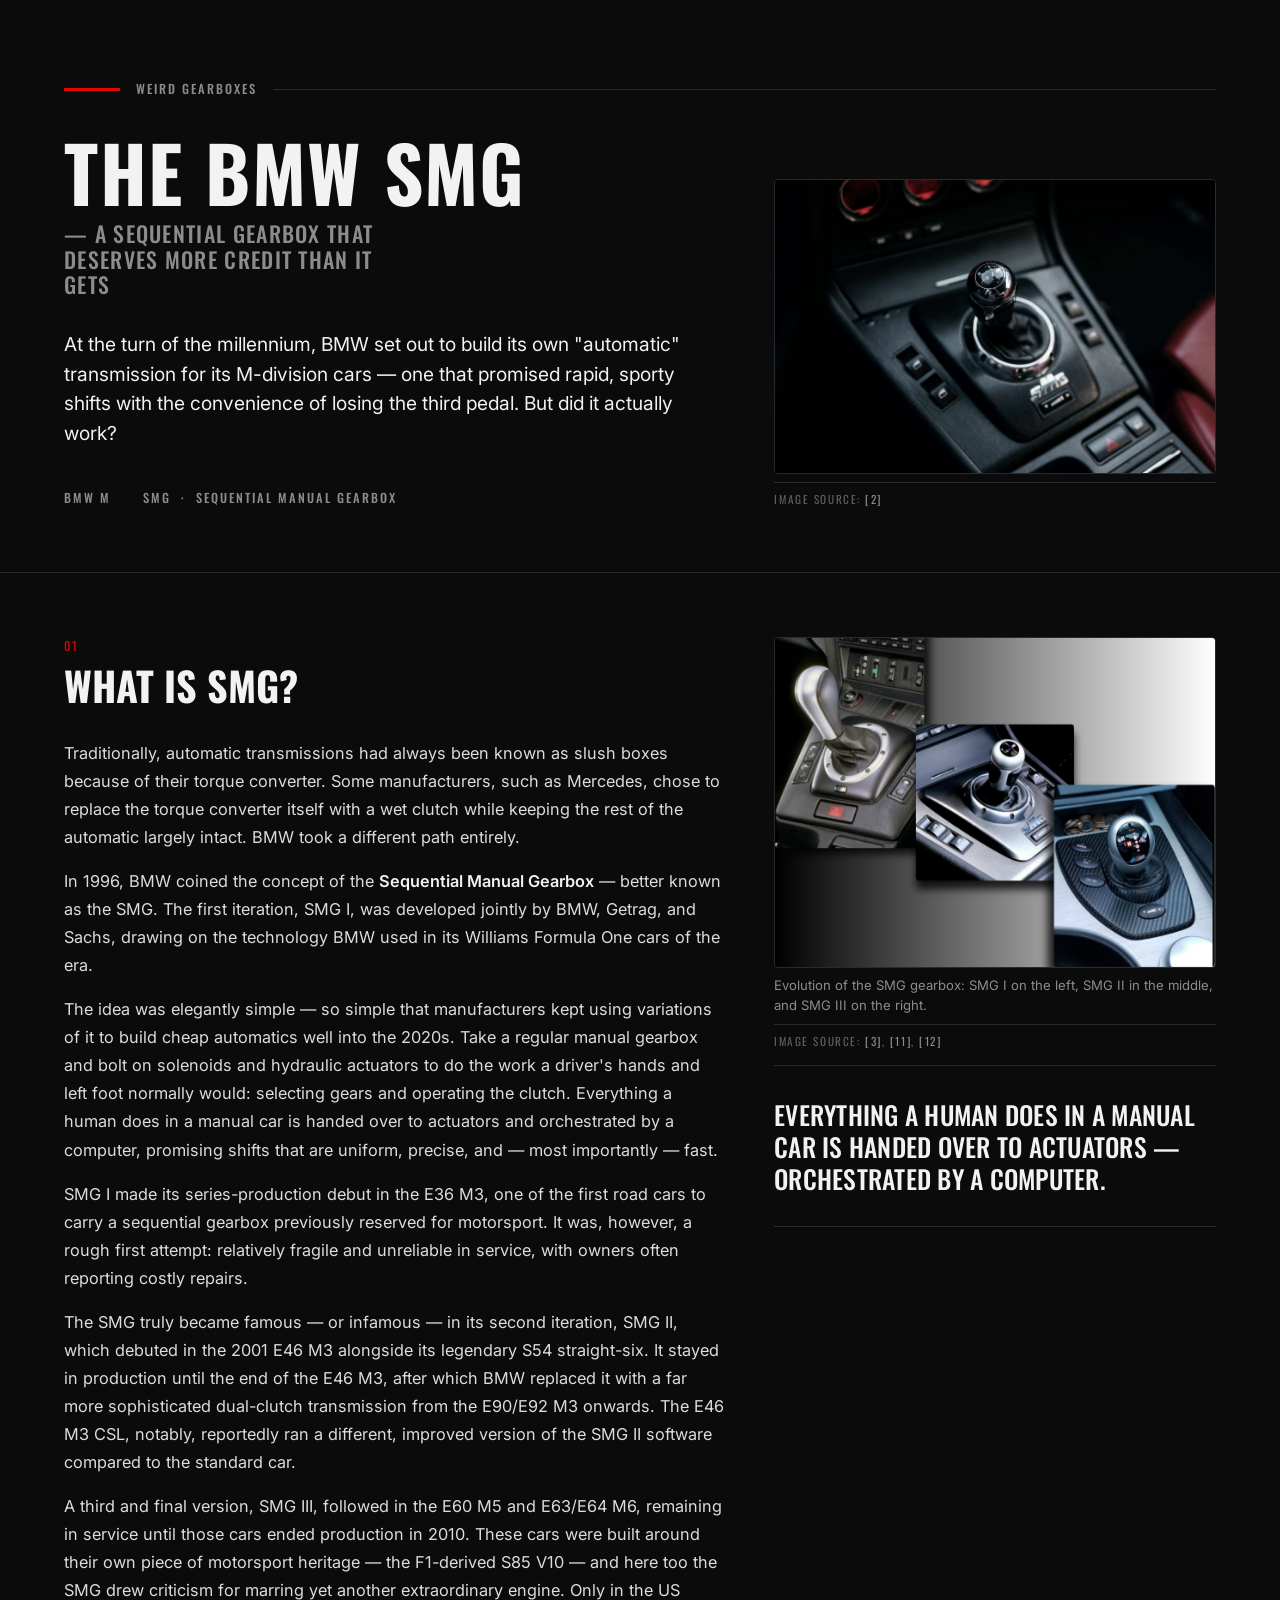
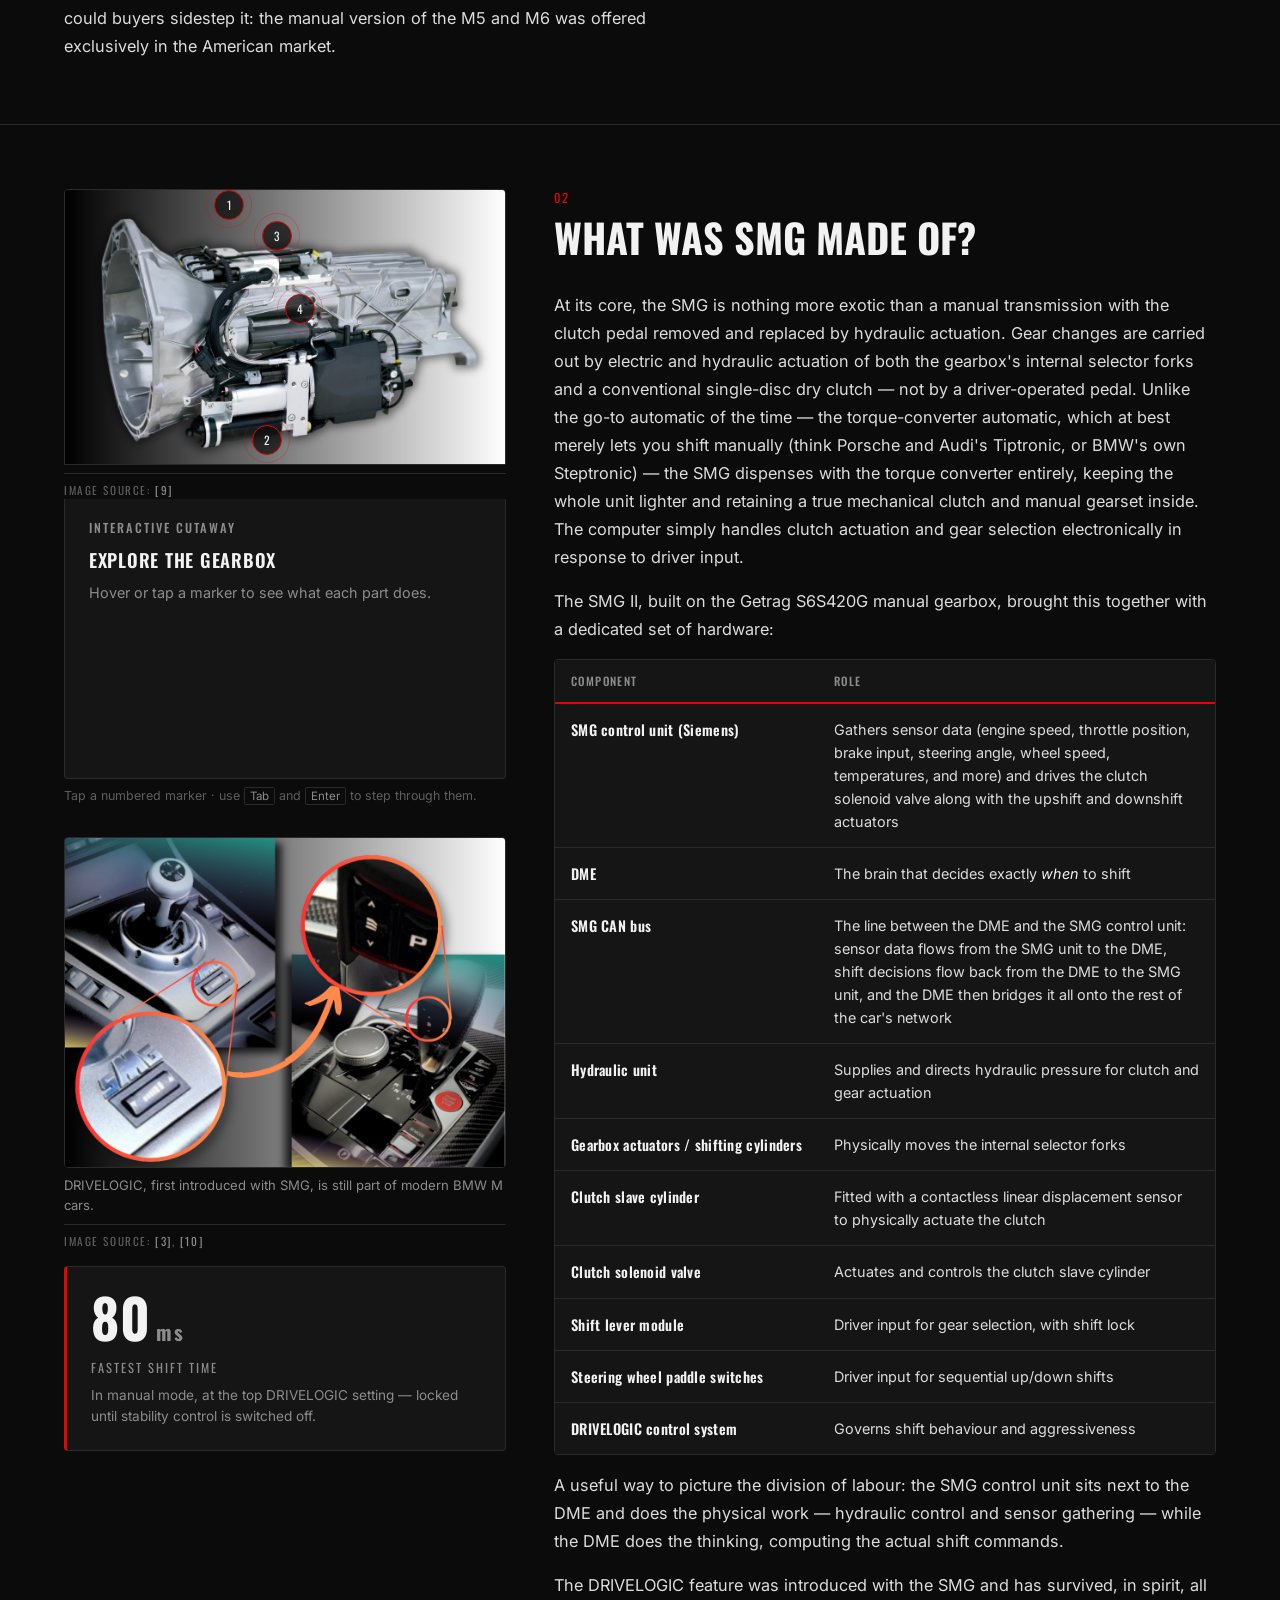
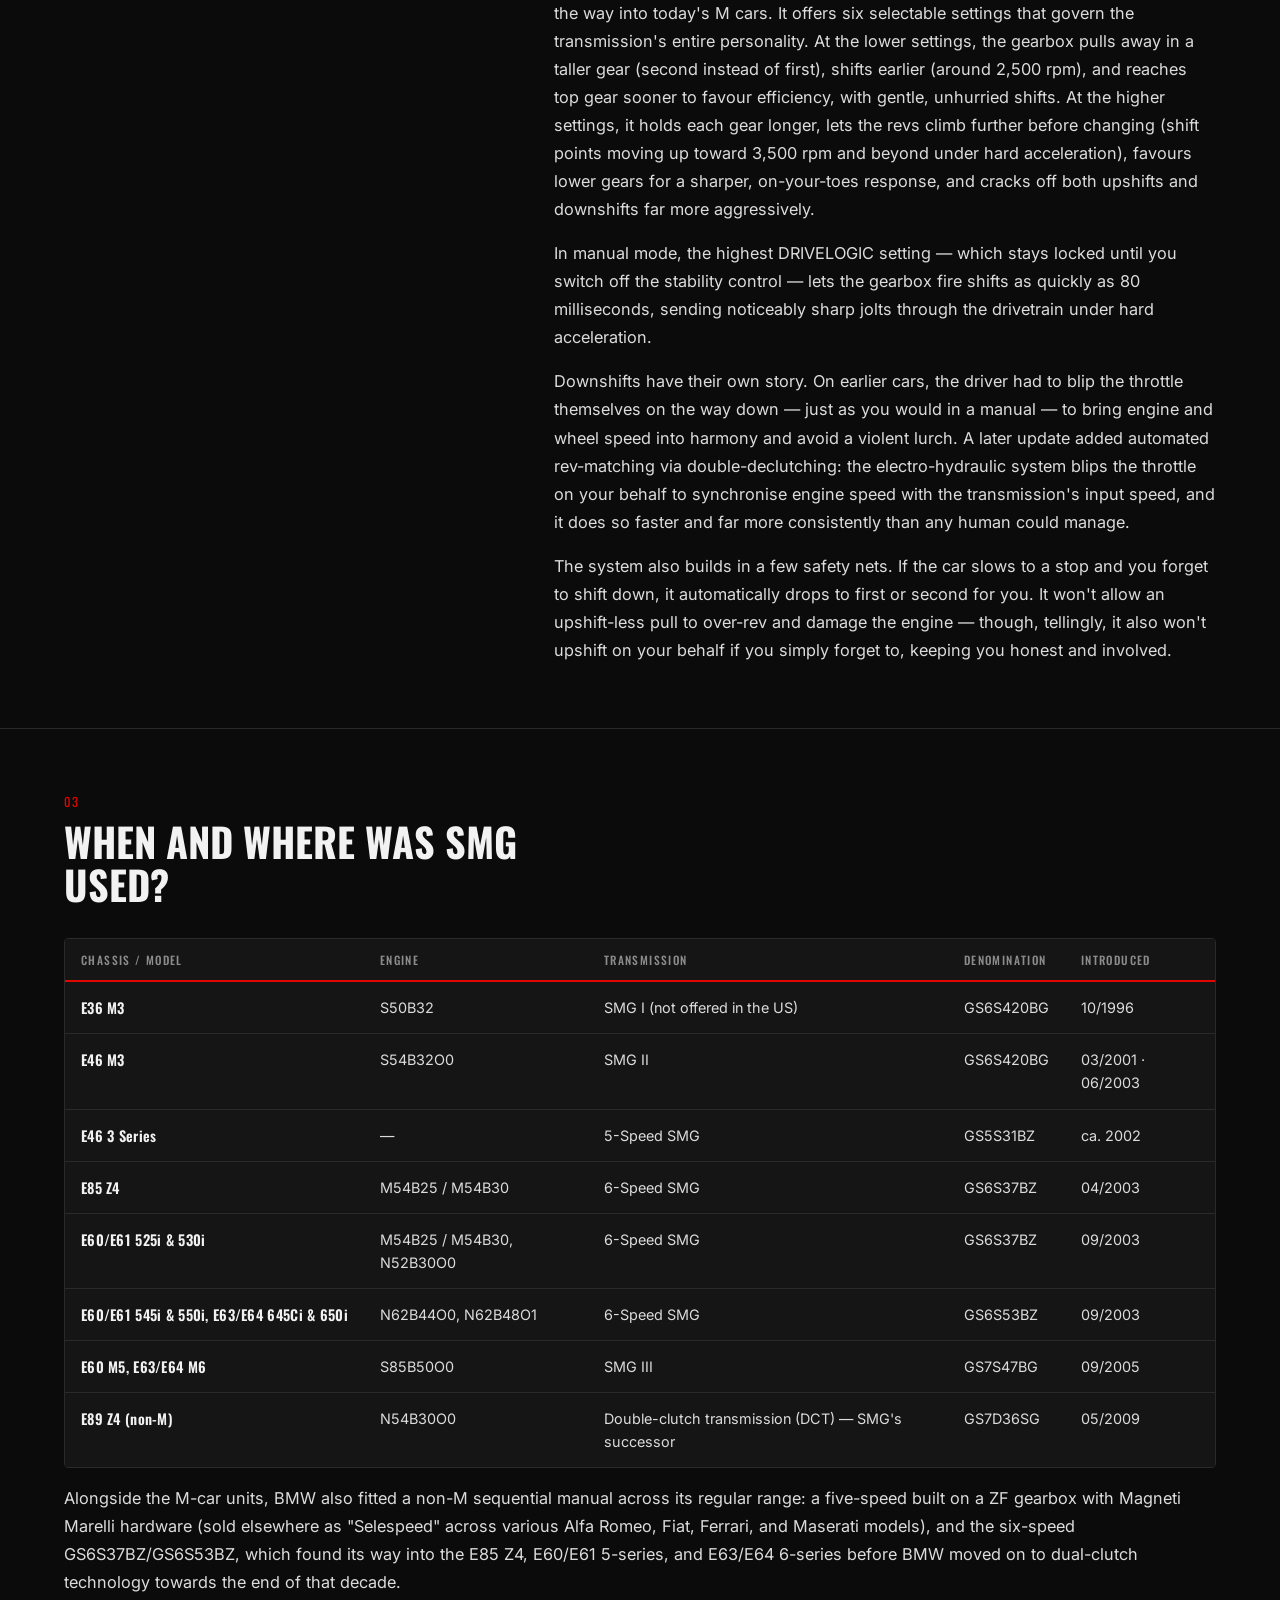
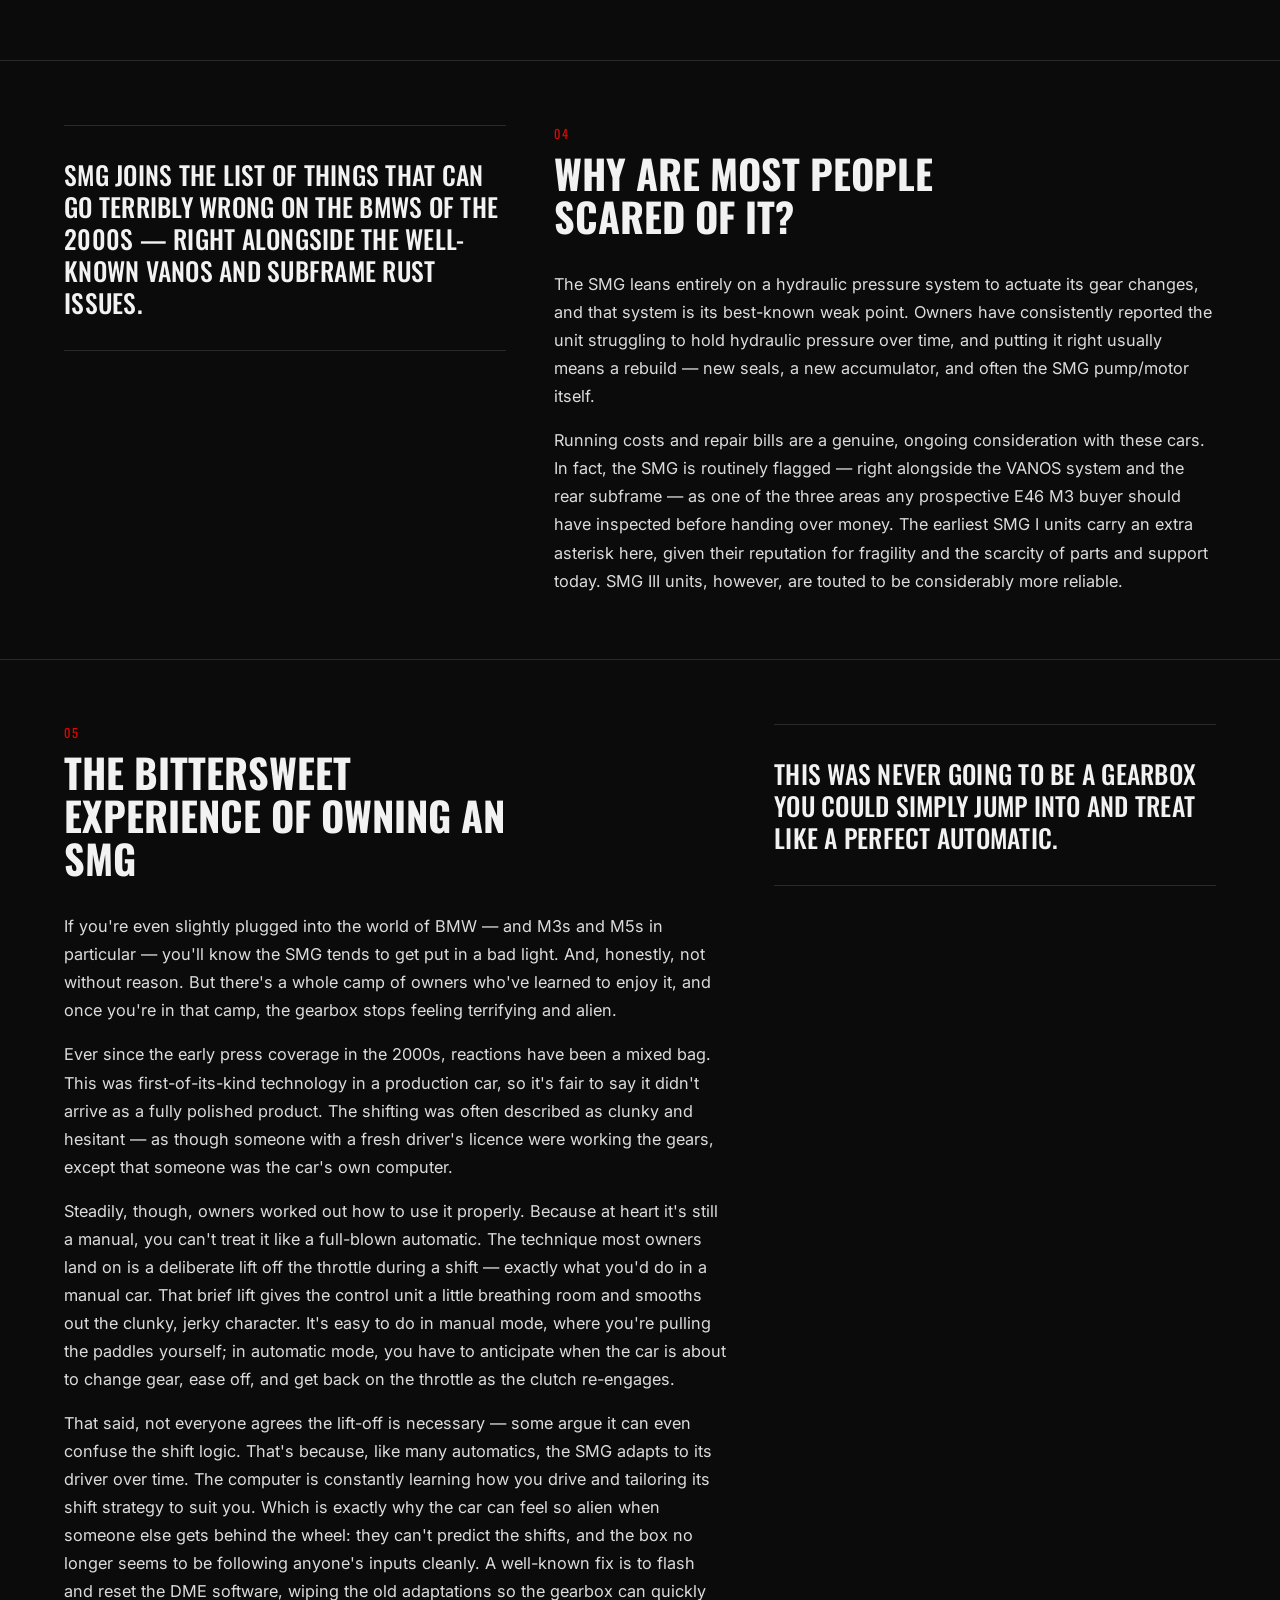
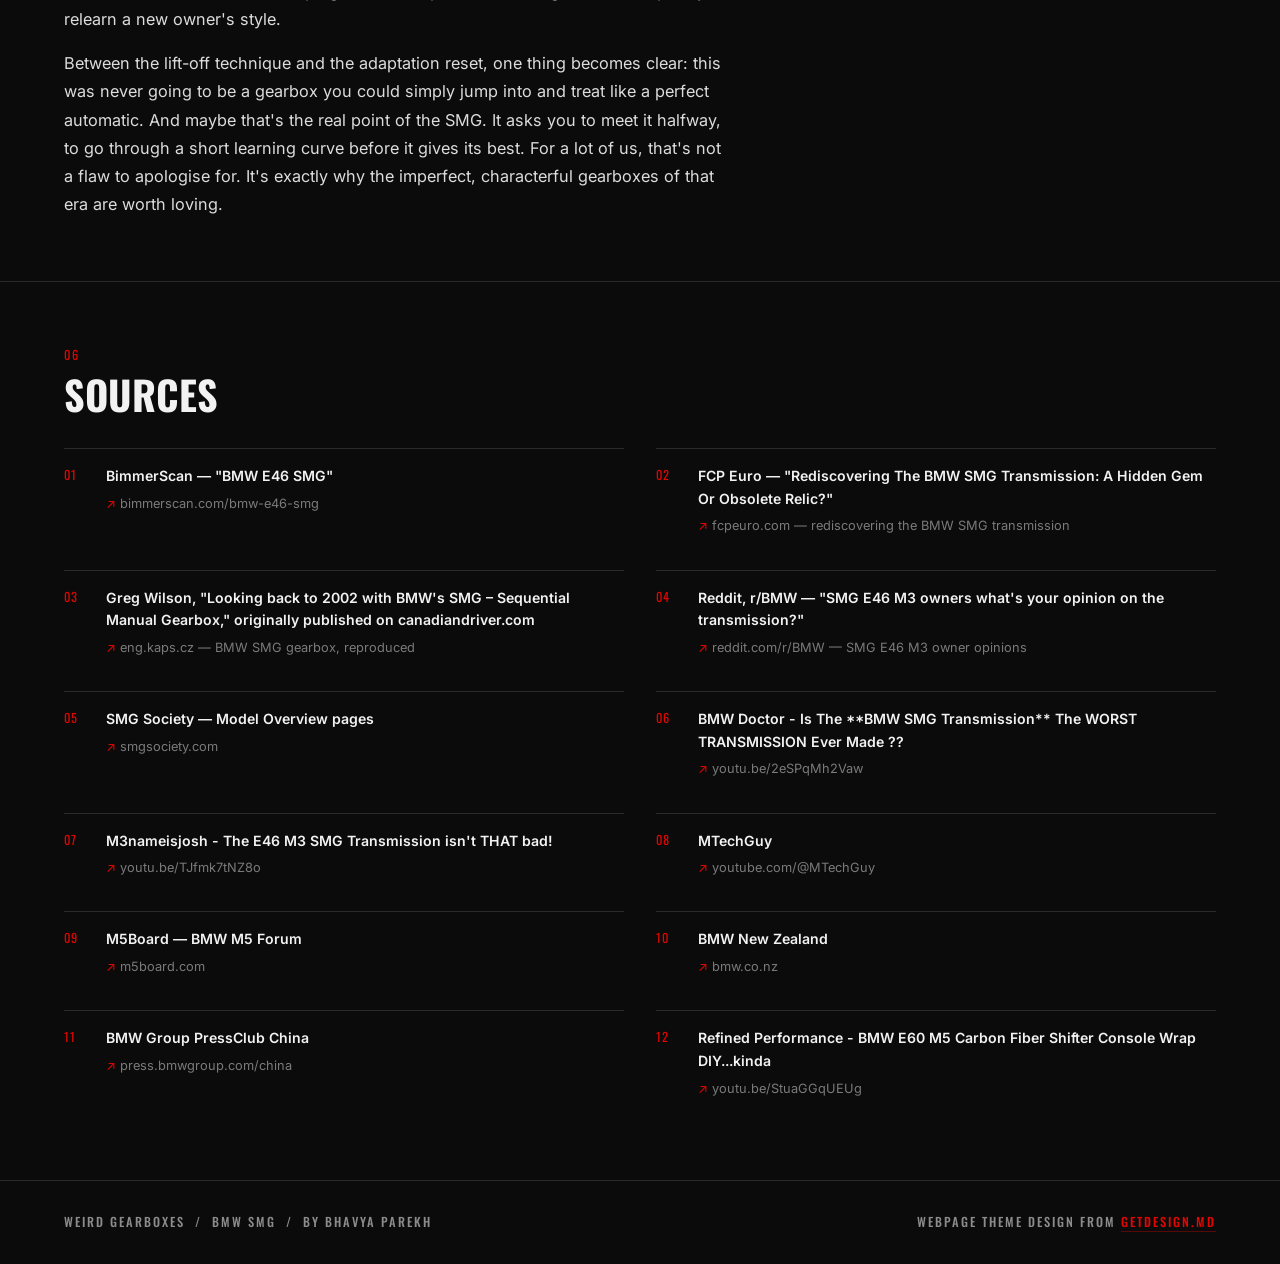
==== bmw-smg/index.html @ 282d4fc2 "Add BMW SMG post with interactive cutaway and wire it into the site index New second post on the SMG" ====
<!DOCTYPE html>
<html lang="en">
<head>
<meta charset="utf-8">
<meta name="viewport" content="width=device-width, initial-scale=1, viewport-fit=cover">
<title>The BMW SMG — A Sequential Gearbox That Deserves More Credit</title>
<meta name="description" content="How BMW's Sequential Manual Gearbox — a manual with the clutch pedal handed over to actuators — became one of the most divisive transmissions in M-car history.">
<meta name="theme-color" content="#0B0B0B">
<meta property="og:title" content="The BMW SMG — A Sequential Gearbox That Deserves More Credit">
<meta property="og:description" content="How BMW's Sequential Manual Gearbox — a manual with the clutch pedal handed over to actuators — became one of the most divisive transmissions in M-car history.">
<meta property="og:type" content="article">

<link rel="preconnect" href="https://fonts.googleapis.com">
<link rel="preconnect" href="https://fonts.gstatic.com" crossorigin>
<link href="https://fonts.googleapis.com/css2?family=Oswald:wght@400;500;600;700&family=Inter:wght@400;500;600;700&display=swap" rel="stylesheet">

<style>
/* ============================================================
   Design tokens — DESIGN.md "Motorsport Livery"
   ============================================================ */
:root{
  --primary:#F2F2F2;
  --secondary:#8C8C8C;
  --tertiary:#E10600;
  --neutral:#0B0B0B;
  --surface:#151515;
  --on-primary:#0B0B0B;

  --line:#2A2A2A;

  --font-display:"Oswald","Arial Narrow","Helvetica Neue Condensed",Impact,system-ui,sans-serif;
  --font-body:"Inter",-apple-system,BlinkMacSystemFont,"Segoe UI",Roboto,Helvetica,Arial,sans-serif;

  --r-sm:0px;
  --r-md:2px;
  --r-lg:4px;

  --s-sm:8px;
  --s-md:16px;
  --s-lg:32px;

  --maxw:1280px;
  --gutter:clamp(20px,5vw,64px);
}

*,*::before,*::after{box-sizing:border-box}
html{-webkit-text-size-adjust:100%;scroll-behavior:smooth}
@media (prefers-reduced-motion:reduce){html{scroll-behavior:auto}}

body{
  margin:0;
  background:var(--neutral);
  color:var(--primary);
  font-family:var(--font-body);
  font-size:0.95rem;
  line-height:1.5;
  -webkit-font-smoothing:antialiased;
  overflow-x:hidden;
}

img{max-width:100%;display:block}
a{color:var(--tertiary);text-decoration:none;border-bottom:1px solid rgba(225,6,0,.35)}
a:hover,a:focus-visible{border-bottom-color:var(--tertiary)}
:focus-visible{outline:2px solid var(--tertiary);outline-offset:3px}

/* ============================================================
   Reading progress
   ============================================================ */
.progress{
  position:fixed;top:0;left:0;right:0;height:3px;
  background:transparent;z-index:100;pointer-events:none;
}
.progress__bar{
  height:100%;width:0%;
  background:var(--tertiary);
  transform-origin:left center;
}

/* ============================================================
   Shell
   ============================================================ */
.wrap{
  max-width:var(--maxw);
  margin:0 auto;
  padding-inline:var(--gutter);
}

.label{
  font-family:var(--font-display);
  font-size:0.78rem;
  font-weight:500;
  letter-spacing:0.16em;
  text-transform:uppercase;
  color:var(--secondary);
}

/* ============================================================
   Masthead / hero
   ============================================================ */
.masthead{
  border-bottom:1px solid var(--line);
  padding-block:calc(var(--s-lg) * 2.5) calc(var(--s-lg) * 2);
  position:relative;
}
.masthead__kicker{
  display:flex;align-items:center;gap:var(--s-md);
  margin-bottom:var(--s-lg);
}
.masthead__home{
  color:var(--secondary);
  border-bottom:1px solid transparent;
}
.masthead__home:hover,.masthead__home:focus-visible{
  color:var(--primary);
  border-bottom-color:var(--tertiary);
}
.masthead__kicker::after{
  content:"";height:1px;flex:1;background:var(--line);
}
.masthead__rule{
  width:56px;height:3px;background:var(--tertiary);flex:none;
}
h1,.h1{
  font-family:var(--font-display);
  font-weight:700;
  letter-spacing:0.02em;
  line-height:1.02;
  margin:0;
  text-transform:uppercase;
}
.masthead h1{
  font-size:clamp(2.2rem,6vw,5rem);
  max-width:15ch;
}
.masthead h1 em{
  font-style:normal;
  display:block;
  margin-top:0.5em;
  font-size:clamp(0.95rem,1.7vw,1.5rem);
  font-weight:500;
  line-height:1.18;
  letter-spacing:0.06em;
  color:var(--secondary);
  max-width:26ch;
}
.masthead__dek{
  margin:var(--s-lg) 0 0;
  max-width:52ch;
  font-size:clamp(1rem,1.6vw,1.2rem);
  line-height:1.55;
  color:var(--primary);
}
.masthead__meta{
  margin-top:calc(var(--s-lg) * 1.25);
  display:flex;flex-wrap:wrap;gap:var(--s-md) var(--s-lg);
}
.masthead__meta span{position:relative}

.masthead__grid{
  display:grid;
  grid-template-columns:60fr 40fr;
  gap:calc(var(--s-lg) * 1.5);
  align-items:end;
}
.masthead__art{align-self:end}
.masthead__art .figure__frame{aspect-ratio:3/2}
@media (max-width:900px){
  .masthead__grid{grid-template-columns:1fr;gap:calc(var(--s-lg) * 1.25)}
}

/* ============================================================
   Section grid — 60 / 40 text-to-media split, staggered per section
   ============================================================ */
.section{
  border-bottom:1px solid var(--line);
  padding-block:calc(var(--s-lg) * 2);
}
.section__grid{
  display:grid;
  grid-template-columns:60fr 40fr;
  gap:calc(var(--s-lg) * 1.5);
  align-items:start;
}
.section__text{grid-column:1;grid-row:1}
.section__media{grid-column:2;grid-row:1}
.section__text > *:first-child{margin-top:0}
.section__text > *:last-child{margin-bottom:0}

/* Staggered layout: alternate sections flip which side carries the text,
   so the reading column zigzags left/right down the page instead of
   pinning media to the right on every section. Text stays 60% either way.
   grid-row is pinned explicitly on both — without it, auto-placement can
   shove the reordered item into row 2 instead of sharing row 1. */
.section--rev .section__grid{grid-template-columns:40fr 60fr}
.section--rev .section__text{grid-column:2;grid-row:1}
.section--rev .section__media{grid-column:1;grid-row:1}

.section__media{
  position:sticky;
  top:calc(var(--s-lg) * 2);
  display:flex;
  flex-direction:column;
  gap:var(--s-md);
}

@media (max-width:900px){
  .section__grid,.section--rev .section__grid{grid-template-columns:1fr;gap:calc(var(--s-lg) * 1.25)}
  .section__text,.section--rev .section__text,.section__media,.section--rev .section__media{grid-column:1;grid-row:auto}
  .section__media{position:static;top:auto}
}

/* Media-less section (no image column) — table and prose run the full
   width of .wrap instead of being clamped to the 60% reading column. */
.section__text--wide p{max-width:none}

/* ============================================================
   Prose
   ============================================================ */
.section__num{
  display:block;
  font-family:var(--font-display);
  font-size:0.78rem;
  letter-spacing:0.16em;
  color:var(--tertiary);
  margin-bottom:var(--s-sm);
}
h2{
  font-family:var(--font-display);
  font-size:clamp(1.75rem,3.4vw,2.5rem);
  font-weight:700;
  line-height:1.08;
  text-transform:uppercase;
  margin:0 0 var(--s-lg);
  max-width:22ch;
}
p{margin:0 0 var(--s-md);max-width:68ch}
.section__text p{font-size:1.02rem;line-height:1.72;color:#DCDCDC}
.section__text strong{color:var(--primary);font-weight:600}
.section__text em{color:var(--primary)}

/* ============================================================
   Tables (component roster, model/years roster)
   ============================================================ */
.table-wrap{
  margin:0 0 var(--s-md);
  overflow-x:auto;
  border:1px solid var(--line);
  border-radius:var(--r-lg);
}
table{
  width:100%;
  min-width:440px;
  border-collapse:collapse;
  background:var(--surface);
}
thead th{
  text-align:left;
  padding:12px 16px;
  font-family:var(--font-display);
  font-size:0.72rem;
  font-weight:500;
  letter-spacing:0.12em;
  text-transform:uppercase;
  color:var(--secondary);
  border-bottom:2px solid var(--tertiary);
  white-space:nowrap;
}
tbody td{
  padding:14px 16px;
  border-bottom:1px solid var(--line);
  font-size:0.9rem;
  line-height:1.6;
  color:#DCDCDC;
  vertical-align:top;
}
tbody tr:last-child td{border-bottom:none}
tbody td:first-child{
  font-family:var(--font-display);
  font-weight:600;
  letter-spacing:0.02em;
  color:var(--primary);
  white-space:nowrap;
}

/* ============================================================
   Stat callouts
   ============================================================ */
.stat{
  background:var(--surface);
  border:1px solid var(--line);
  border-left:3px solid var(--tertiary);
  border-radius:var(--r-lg);
  padding:24px;
}
.stat__value{
  font-family:var(--font-display);
  font-size:clamp(2.4rem,5.2vw,3.4rem);
  font-weight:700;
  line-height:0.95;
  letter-spacing:0.01em;
  color:var(--primary);
  display:block;
}
.stat__value small{
  font-size:0.38em;
  letter-spacing:0.08em;
  color:var(--secondary);
  margin-left:6px;
}
.stat__label{
  display:block;
  margin-top:var(--s-md);
  font-family:var(--font-display);
  font-size:0.78rem;
  letter-spacing:0.16em;
  text-transform:uppercase;
  color:var(--secondary);
}
.stat__note{
  margin:var(--s-sm) 0 0;
  font-size:0.85rem;
  line-height:1.5;
  color:var(--secondary);
  max-width:none;
}
.stat-grid{display:grid;gap:var(--s-md)}
@media (min-width:520px) and (max-width:900px){
  .stat-grid{grid-template-columns:1fr 1fr}
}

/* Pull quote */
.pullquote{
  background:transparent;
  border:none;
  border-top:1px solid var(--line);
  border-bottom:1px solid var(--line);
  padding:var(--s-lg) 0;
  margin:0;
}
.pullquote p{
  font-family:var(--font-display);
  font-weight:500;
  font-size:clamp(1.2rem,2.4vw,1.6rem);
  line-height:1.25;
  letter-spacing:0.01em;
  color:var(--primary);
  margin:0;
  text-transform:uppercase;
}

/* ============================================================
   Figures + graceful "coming soon" placeholders
   ============================================================ */
.figure{margin:0}
.figure__frame{
  position:relative;
  background:var(--surface);
  border:1px solid var(--line);
  border-radius:var(--r-lg);
  overflow:hidden;
  aspect-ratio:4/3;
}
.figure__frame img{
  width:100%;height:100%;
  object-fit:cover;
}
.figure__ph{
  position:absolute;inset:0;
  display:none;
  flex-direction:column;
  align-items:center;
  justify-content:center;
  gap:var(--s-sm);
  text-align:center;
  padding:var(--s-lg);
  background:var(--surface);
  border:1px dashed var(--line);
}
.figure__ph .label{color:var(--secondary)}
.figure__ph-file{
  font-family:var(--font-body);
  font-size:0.78rem;
  color:#5E5E5E;
  word-break:break-all;
}
/* JS marks the frame when the asset fails to load */
.figure.is-missing img{display:none}
.figure.is-missing .figure__ph{display:flex}
.figure figcaption{
  margin-top:var(--s-sm);
  font-size:0.82rem;
  line-height:1.5;
  color:var(--secondary);
}
/* Credit line under every image — sits below the caption, quieter than it */
.figure__src{
  display:block;
  margin-top:var(--s-sm);
  padding-top:var(--s-sm);
  border-top:1px solid var(--line);
  font-family:var(--font-display);
  font-size:0.7rem;
  font-weight:400;
  letter-spacing:0.14em;
  text-transform:uppercase;
  color:#5E5E5E;
}
/* The reference number links down to the matching entry in Sources */
.figure__src a{
  color:var(--secondary);
  border-bottom-color:transparent;
}
.figure__src a:hover,.figure__src a:focus-visible{
  color:var(--tertiary);
  border-bottom-color:var(--tertiary);
}

/* ============================================================
   Interactive cutaway
   ============================================================ */
.cutaway{margin:0;overflow-anchor:none}
.cutaway__stage{
  position:relative;
  background:var(--surface);
  border:1px solid var(--line);
  border-radius:var(--r-lg);
  overflow:hidden;
  aspect-ratio:16/10;
}
.cutaway__stage img{
  width:100%;height:100%;
  object-fit:cover;
  transition:filter .35s ease;
}
.cutaway__stage.is-focusing img{filter:blur(7px)}
.cutaway.is-missing img{display:none}
.cutaway.is-missing .figure__ph{display:flex}

/* Hover-to-focus lens: a sharp copy of the same image, clipped to a soft
   region over the hovered part. The base image blurs via .is-focusing above;
   this layer supplies the sharp patch, built in JS (buildMask), so no
   per-label images are needed. */
.cutaway__focus{
  position:absolute;inset:0;z-index:1;pointer-events:none;opacity:0;
  background-size:cover;background-position:center;background-repeat:no-repeat;
  transition:opacity .3s ease;
}
.cutaway__stage.is-focusing .cutaway__focus{opacity:1}

/* Leader line from a marker to its (separated) focus target — same x on
   both ends, so this is always a straight vertical, only drawn while that
   part is active. */
.cutaway__line{
  position:absolute;z-index:1;pointer-events:none;
  width:1px;
  background:linear-gradient(to bottom,transparent,rgba(225,6,0,.55) 20%,rgba(225,6,0,.55) 80%,transparent);
  opacity:0;
  transition:opacity .3s ease;
}
.cutaway__stage.is-focusing .cutaway__line{opacity:1}

.hotspot{
  position:absolute;
  width:30px;height:30px;
  margin:-15px 0 0 -15px;
  padding:0;
  border:1px solid var(--tertiary);
  border-radius:50%;
  background:rgba(11,11,11,.72);
  color:var(--primary);
  font-family:var(--font-display);
  font-size:0.72rem;
  letter-spacing:0.04em;
  line-height:28px;
  text-align:center;
  cursor:pointer;
  transition:background .18s ease,transform .18s ease;
  z-index:2;
}
.hotspot::after{
  content:"";
  position:absolute;inset:-9px;
  border-radius:50%;
  border:1px solid rgba(225,6,0,.28);
  animation:pulse 2.6s ease-out infinite;
}
@keyframes pulse{
  0%{transform:scale(.7);opacity:.9}
  70%{transform:scale(1.25);opacity:0}
  100%{opacity:0}
}
.hotspot:hover,.hotspot:focus-visible,.hotspot[aria-expanded="true"]{
  background:var(--tertiary);
  color:var(--on-primary);
  transform:scale(1.12);
}
.hotspot[aria-expanded="true"]::after{animation:none;opacity:0}

/* The focus target — the actual center of the blur-clear ellipse on the
   part itself. Always invisible to a normal reader; only the marker (the
   numbered .hotspot above) is ever shown to them, offset away from it on
   the same vertical line so the number never sits on top of — and hides —
   the part it's revealing. */
.hotspot--target{
  width:16px;height:16px;margin:-8px 0 0 -8px;
  opacity:0;pointer-events:none;
}
.hotspot--target::after{display:none}

/* Temporary drag-to-reposition tool — only active with #edit-hotspots in the
   URL, so a normal reader never loads or sees any of this. */
.cutaway__stage.is-editing .hotspot{cursor:grab}
.cutaway__stage.is-editing .hotspot.is-dragging{cursor:grabbing;transform:scale(1.12)}
.cutaway__stage.is-editing .hotspot::after{display:none}
.cutaway__stage.is-editing .hotspot--target{opacity:1;pointer-events:auto;border-style:dashed}

.editpanel{
  position:fixed;right:var(--s-md);bottom:var(--s-md);z-index:1000;
  width:300px;max-width:calc(100vw - 32px);
  background:var(--surface);border:1px solid var(--tertiary);
  border-radius:var(--r-lg);padding:16px;
  font-family:var(--font-body);
  box-shadow:0 8px 24px rgba(0,0,0,.5);
}
.editpanel h5{
  margin:0 0 var(--s-sm);
  font-family:var(--font-display);font-size:0.78rem;
  letter-spacing:0.12em;text-transform:uppercase;color:var(--tertiary);
}
.editpanel pre{
  margin:0 0 var(--s-sm);max-height:220px;overflow:auto;
  font-family:monospace;font-size:0.76rem;line-height:1.6;color:#DCDCDC;
  background:var(--neutral);border:1px solid var(--line);
  border-radius:var(--r-md);padding:8px;white-space:pre-wrap;
}
.editpanel button{
  font-family:var(--font-display);font-size:0.72rem;letter-spacing:0.08em;
  text-transform:uppercase;background:var(--tertiary);color:var(--on-primary);
  border:none;border-radius:var(--r-md);padding:8px 14px;cursor:pointer;
}
.editpanel button:active{transform:scale(0.97)}
.editpanel p{margin:var(--s-sm) 0 0;font-size:0.78rem;line-height:1.5;color:var(--secondary)}
.editpanel code{color:var(--primary)}

.cutaway__readout{
  border:1px solid var(--line);
  border-top:none;
  border-radius:0 0 var(--r-lg) var(--r-lg);
  background:var(--surface);
  padding:20px 24px;
  /* Fixed, not min — the box must never resize on hover, since it sits
     inside a position:sticky column (see mercedes-mct for the full
     rationale on why a size change here can cause a hover feedback loop). */
  height:280px;
  overflow-y:auto;
}
.cutaway__readout .label{display:block;margin-bottom:var(--s-sm)}
.cutaway__readout h4{
  font-family:var(--font-display);
  font-size:1.15rem;
  font-weight:600;
  letter-spacing:0.04em;
  text-transform:uppercase;
  margin:0 0 var(--s-sm);
  color:var(--primary);
}
.cutaway__readout p{
  margin:0;
  font-size:0.9rem;
  line-height:1.6;
  color:var(--secondary);
  max-width:none;
}
.cutaway__stage{border-radius:var(--r-lg) var(--r-lg) 0 0}
.cutaway__hint{
  margin-top:var(--s-sm);
  font-size:0.78rem;
  color:#5E5E5E;
}

/* Fallback part list — always available, and the only UI if JS is off */
.cutaway__list{
  margin:var(--s-md) 0 0;
  padding:0;
  list-style:none;
  display:grid;
  gap:var(--s-sm);
}
.cutaway__list li{
  padding-left:0;
  margin:0;
  font-size:0.86rem;
  line-height:1.5;
  color:var(--secondary);
}
.cutaway__list b{color:var(--primary);font-weight:600}

kbd{
  font-family:var(--font-body);
  font-size:0.72rem;
  border:1px solid var(--line);
  border-radius:var(--r-md);
  padding:1px 5px;
  color:var(--secondary);
}

/* On phones the markers crowd each other — drop them and lead with the
   plain part list, which carries exactly the same information. */
@media (min-width:561px){
  .cutaway__list,.cutaway__list-label{display:none}
}
@media (max-width:560px){
  .cutaway__hint,.hotspot,.cutaway__readout{display:none}
  .cutaway__stage{border-radius:var(--r-lg)}
  .cutaway__list-label{display:block;margin-top:var(--s-lg)}
  .cutaway__list{
    margin-top:var(--s-md);
    border-top:1px solid var(--line);
  }
  .cutaway__list li{
    padding:var(--s-md) 0;
    border-bottom:1px solid var(--line);
  }
  .cutaway__list b{display:block;margin-bottom:4px}
}

/* ============================================================
   Sources
   ============================================================ */
.sources{padding-block:calc(var(--s-lg) * 2)}
.sources ol{
  margin:0;padding:0;list-style:none;
  counter-reset:src;
  display:grid;
  gap:var(--s-md);
}
@media (min-width:900px){
  .sources ol{grid-template-columns:1fr 1fr;gap:var(--s-md) var(--s-lg)}
}
.sources li{
  counter-increment:src;
  position:relative;
  padding:var(--s-md) 0 var(--s-md) 42px;
  border-top:1px solid var(--line);
  font-size:0.88rem;
  line-height:1.6;
  color:var(--secondary);
  scroll-margin-top:var(--s-lg);
}
/* Arrived here from an image credit — mark which entry was meant */
.sources li:target{border-top-color:var(--tertiary)}
.sources li:target b{color:var(--tertiary)}
.sources li::before{
  content:counter(src,decimal-leading-zero);
  position:absolute;left:0;top:var(--s-md);
  font-family:var(--font-display);
  font-size:0.78rem;
  letter-spacing:0.12em;
  color:var(--tertiary);
}
.sources li b{display:block;color:var(--primary);font-weight:600;margin-bottom:4px}
.sources li a{
  display:inline-block;
  font-size:0.8rem;
  word-break:break-word;
  border-bottom-color:transparent;
  color:#7A7A7A;
}
.sources li a::before{content:"↗ ";color:var(--tertiary)}
.sources li a:hover,.sources li a:focus-visible{color:var(--tertiary);border-bottom-color:var(--tertiary)}

/* ============================================================
   Foot
   ============================================================ */
.foot{
  border-top:1px solid var(--line);
  padding-block:var(--s-lg);
  display:flex;
  flex-wrap:wrap;
  gap:var(--s-md);
  justify-content:space-between;
  align-items:center;
}

/* ============================================================
   Scroll reveal
   ============================================================ */
.reveal{
  opacity:0;
  transform:translateY(22px);
  transition:opacity .7s cubic-bezier(.22,.61,.36,1),transform .7s cubic-bezier(.22,.61,.36,1);
  will-change:opacity,transform;
}
.reveal.is-in{opacity:1;transform:none}
.reveal[data-delay="1"]{transition-delay:.09s}
.reveal[data-delay="2"]{transition-delay:.18s}

@media (prefers-reduced-motion:reduce){
  .reveal{opacity:1;transform:none;transition:none}
  .hotspot::after{animation:none}
  .cutaway__stage img,.cutaway__focus{transition:none}
}
/* Never hide content if JS never runs */
.no-js .reveal{opacity:1;transform:none}

/* Above the fold: animate on paint, don't wait for the observer to boot. */
.rise{
  opacity:0;
  animation:rise .8s cubic-bezier(.22,.61,.36,1) forwards;
}
.rise[data-delay="1"]{animation-delay:.12s}
.rise[data-delay="2"]{animation-delay:.24s}
@keyframes rise{
  from{opacity:0;transform:translateY(22px)}
  to{opacity:1;transform:none}
}
@media (prefers-reduced-motion:reduce){
  .rise{opacity:1;animation:none}
}
</style>
</head>

<body class="no-js">

<div class="progress" aria-hidden="true"><div class="progress__bar" id="progressBar"></div></div>

<header class="masthead">
  <div class="wrap">
    <div class="masthead__kicker rise">
      <span class="masthead__rule"></span>
      <a class="label masthead__home" href="../">Weird Gearboxes</a>
    </div>

    <div class="masthead__grid">
      <div class="masthead__lede">
        <h1 class="rise" data-delay="1">The BMW SMG <em>— A sequential gearbox that deserves more credit than it gets</em></h1>
        <p class="masthead__dek rise" data-delay="2">At the turn of the millennium, BMW set out to build its own "automatic" transmission for its M-division cars — one that promised rapid, sporty shifts with the convenience of losing the third pedal. But did it actually work?</p>
        <div class="masthead__meta rise" data-delay="2">
          <span class="label">BMW M</span>
          <span class="label">SMG &nbsp;·&nbsp; Sequential Manual Gearbox</span>
        </div>
      </div>

      <figure class="figure masthead__art rise" data-delay="2">
        <div class="figure__frame">
          <img src="assets/fig-00-hero.jpg" alt="The BMW SMG sequential manual gearbox and its shift lever.">
          <div class="figure__ph">
            <span class="label">Lead image coming soon</span>
            <span class="figure__ph-file">assets/fig-00-hero.jpg or .png</span>
          </div>
        </div>
        <figcaption><span class="figure__src">Image source: <a href="#src-2">[2]</a></span></figcaption>
      </figure>
    </div>
  </div>
</header>

<main>

  <!-- 01 ------------------------------------------------------------ -->
  <section class="section">
    <div class="wrap section__grid">
      <div class="section__text reveal">
        <span class="section__num">01</span>
        <h2>What is SMG?</h2>
        <p>Traditionally, automatic transmissions had always been known as slush boxes because of their torque converter. Some manufacturers, such as Mercedes, chose to replace the torque converter itself with a wet clutch while keeping the rest of the automatic largely intact. BMW took a different path entirely.</p>
        <p>In 1996, BMW coined the concept of the <strong>Sequential Manual Gearbox</strong> — better known as the SMG. The first iteration, SMG I, was developed jointly by BMW, Getrag, and Sachs, drawing on the technology BMW used in its Williams Formula One cars of the era.</p>
        <p>The idea was elegantly simple — so simple that manufacturers kept using variations of it to build cheap automatics well into the 2020s. Take a regular manual gearbox and bolt on solenoids and hydraulic actuators to do the work a driver's hands and left foot normally would: selecting gears and operating the clutch. Everything a human does in a manual car is handed over to actuators and orchestrated by a computer, promising shifts that are uniform, precise, and — most importantly — fast.</p>
        <p>SMG I made its series-production debut in the E36 M3, one of the first road cars to carry a sequential gearbox previously reserved for motorsport. It was, however, a rough first attempt: relatively fragile and unreliable in service, with owners often reporting costly repairs.</p>
        <p>The SMG truly became famous — or infamous — in its second iteration, SMG II, which debuted in the 2001 E46 M3 alongside its legendary S54 straight-six. It stayed in production until the end of the E46 M3, after which BMW replaced it with a far more sophisticated dual-clutch transmission from the E90/E92 M3 onwards. The E46 M3 CSL, notably, reportedly ran a different, improved version of the SMG II software compared to the standard car.</p>
        <p>A third and final version, SMG III, followed in the E60 M5 and E63/E64 M6, remaining in service until those cars ended production in 2010. These cars were built around their own piece of motorsport heritage — the F1-derived S85 V10 — and here too the SMG drew criticism for marring yet another extraordinary engine. Only in the US could buyers sidestep it: the manual version of the M5 and M6 was offered exclusively in the American market.</p>
      </div>

      <div class="section__media">
        <figure class="figure reveal" data-delay="1">
          <div class="figure__frame">
            <img src="assets/fig-01-smg-generations.jpg" alt="The three generations of BMW's SMG gearbox — SMG I, SMG II, and SMG III — side by side.">
            <div class="figure__ph">
              <span class="label">Image coming soon</span>
              <span class="figure__ph-file">assets/fig-01-smg-generations.jpg or .png</span>
            </div>
          </div>
          <figcaption>Evolution of the SMG gearbox: SMG I on the left, SMG II in the middle, and SMG III on the right.<span class="figure__src">Image source: <a href="#src-3">[3]</a>, <a href="#src-11">[11]</a>, <a href="#src-12">[12]</a></span></figcaption>
        </figure>
        <blockquote class="pullquote reveal" data-delay="2">
          <p>Everything a human does in a manual car is handed over to actuators — orchestrated by a computer.</p>
        </blockquote>
      </div>
    </div>
  </section>

  <!-- 02 ------------------------------------------------------------ -->
  <section class="section section--rev">
    <div class="wrap section__grid">
      <div class="section__text reveal">
        <span class="section__num">02</span>
        <h2>What was SMG made of?</h2>
        <p>At its core, the SMG is nothing more exotic than a manual transmission with the clutch pedal removed and replaced by hydraulic actuation. Gear changes are carried out by electric and hydraulic actuation of both the gearbox's internal selector forks and a conventional single-disc dry clutch — not by a driver-operated pedal. Unlike the go-to automatic of the time — the torque-converter automatic, which at best merely lets you shift manually (think Porsche and Audi's Tiptronic, or BMW's own Steptronic) — the SMG dispenses with the torque converter entirely, keeping the whole unit lighter and retaining a true mechanical clutch and manual gearset inside. The computer simply handles clutch actuation and gear selection electronically in response to driver input.</p>
        <p>The SMG II, built on the Getrag S6S420G manual gearbox, brought this together with a dedicated set of hardware:</p>

        <div class="table-wrap">
          <table>
            <thead>
              <tr><th>Component</th><th>Role</th></tr>
            </thead>
            <tbody>
              <tr><td>SMG control unit (Siemens)</td><td>Gathers sensor data (engine speed, throttle position, brake input, steering angle, wheel speed, temperatures, and more) and drives the clutch solenoid valve along with the upshift and downshift actuators</td></tr>
              <tr><td>DME</td><td>The brain that decides exactly <em>when</em> to shift</td></tr>
              <tr><td>SMG CAN bus</td><td>The line between the DME and the SMG control unit: sensor data flows from the SMG unit to the DME, shift decisions flow back from the DME to the SMG unit, and the DME then bridges it all onto the rest of the car's network</td></tr>
              <tr><td>Hydraulic unit</td><td>Supplies and directs hydraulic pressure for clutch and gear actuation</td></tr>
              <tr><td>Gearbox actuators / shifting cylinders</td><td>Physically moves the internal selector forks</td></tr>
              <tr><td>Clutch slave cylinder</td><td>Fitted with a contactless linear displacement sensor to physically actuate the clutch</td></tr>
              <tr><td>Clutch solenoid valve</td><td>Actuates and controls the clutch slave cylinder</td></tr>
              <tr><td>Shift lever module</td><td>Driver input for gear selection, with shift lock</td></tr>
              <tr><td>Steering wheel paddle switches</td><td>Driver input for sequential up/down shifts</td></tr>
              <tr><td>DRIVELOGIC control system</td><td>Governs shift behaviour and aggressiveness</td></tr>
            </tbody>
          </table>
        </div>

        <p>A useful way to picture the division of labour: the SMG control unit sits next to the DME and does the physical work — hydraulic control and sensor gathering — while the DME does the thinking, computing the actual shift commands.</p>
        <p>The DRIVELOGIC feature was introduced with the SMG and has survived, in spirit, all the way into today's M cars. It offers six selectable settings that govern the transmission's entire personality. At the lower settings, the gearbox pulls away in a taller gear (second instead of first), shifts earlier (around 2,500 rpm), and reaches top gear sooner to favour efficiency, with gentle, unhurried shifts. At the higher settings, it holds each gear longer, lets the revs climb further before changing (shift points moving up toward 3,500 rpm and beyond under hard acceleration), favours lower gears for a sharper, on-your-toes response, and cracks off both upshifts and downshifts far more aggressively.</p>
        <p>In manual mode, the highest DRIVELOGIC setting — which stays locked until you switch off the stability control — lets the gearbox fire shifts as quickly as 80 milliseconds, sending noticeably sharp jolts through the drivetrain under hard acceleration.</p>
        <p>Downshifts have their own story. On earlier cars, the driver had to blip the throttle themselves on the way down — just as you would in a manual — to bring engine and wheel speed into harmony and avoid a violent lurch. A later update added automated rev-matching via double-declutching: the electro-hydraulic system blips the throttle on your behalf to synchronise engine speed with the transmission's input speed, and it does so faster and far more consistently than any human could manage.</p>
        <p>The system also builds in a few safety nets. If the car slows to a stop and you forget to shift down, it automatically drops to first or second for you. It won't allow an upshift-less pull to over-rev and damage the engine — though, tellingly, it also won't upshift on your behalf if you simply forget to, keeping you honest and involved.</p>
      </div>

      <div class="section__media">
        <!-- Interactive cutaway -->
        <figure class="cutaway reveal" data-delay="1" id="cutaway">
          <div class="cutaway__stage" id="cutawayStage">
            <img src="assets/smg-cutaway.png" alt="Cutaway of the BMW SMG transmission with labelled internal components.">
            <div class="cutaway__focus" id="cutawayFocus" aria-hidden="true"></div>
            <div class="cutaway__line" id="cutawayLine" aria-hidden="true"></div>
            <div class="figure__ph">
              <span class="label">Cutaway coming soon</span>
              <span class="figure__ph-file">assets/smg-cutaway.jpg or .png</span>
            </div>
            <!-- hotspots injected here by JS -->
          </div>
          <figcaption><span class="figure__src">Image source: <a href="#src-9">[9]</a></span></figcaption>
          <div class="cutaway__readout" id="cutawayReadout" aria-live="polite">
            <span class="label">Interactive cutaway</span>
            <h4 id="cutawayTitle">Explore the gearbox</h4>
            <p id="cutawayBody">Hover or tap a marker to see what each part does.</p>
          </div>
          <p class="cutaway__hint">Tap a numbered marker · use <kbd>Tab</kbd> and <kbd>Enter</kbd> to step through them.</p>
          <span class="label cutaway__list-label">Inside the gearbox</span>
          <ul class="cutaway__list" id="cutawayList"></ul>
        </figure>

        <figure class="figure reveal" data-delay="2">
          <div class="figure__frame">
            <img src="assets/fig-02-drivelogic.jpg" alt="BMW DRIVELOGIC settings, governing the SMG's shift behaviour from gentle to aggressive.">
            <div class="figure__ph">
              <span class="label">Image coming soon</span>
              <span class="figure__ph-file">assets/fig-02-drivelogic.jpg or .png</span>
            </div>
          </div>
          <figcaption>DRIVELOGIC, first introduced with SMG, is still part of modern BMW M cars.<span class="figure__src">Image source: <a href="#src-3">[3]</a>, <a href="#src-10">[10]</a></span></figcaption>
        </figure>

        <div class="stat reveal" data-delay="2">
          <span class="stat__value">80<small>ms</small></span>
          <span class="stat__label">Fastest shift time</span>
          <p class="stat__note">In manual mode, at the top DRIVELOGIC setting — locked until stability control is switched off.</p>
        </div>
      </div>
    </div>
  </section>

  <!-- 03 ------------------------------------------------------------ -->
  <section class="section">
    <div class="wrap">
      <div class="section__text section__text--wide reveal">
        <span class="section__num">03</span>
        <h2>When and where was SMG used?</h2>

        <div class="table-wrap">
          <table>
            <thead>
              <tr><th>Chassis / model</th><th>Engine</th><th>Transmission</th><th>Denomination</th><th>Introduced</th></tr>
            </thead>
            <tbody>
              <tr><td>E36 M3</td><td>S50B32</td><td>SMG I (not offered in the US)</td><td>GS6S420BG</td><td>10/1996</td></tr>
              <tr><td>E46 M3</td><td>S54B32O0</td><td>SMG II</td><td>GS6S420BG</td><td>03/2001 · 06/2003</td></tr>
              <tr><td>E46 3 Series</td><td>—</td><td>5-Speed SMG</td><td>GS5S31BZ</td><td>ca. 2002</td></tr>
              <tr><td>E85 Z4</td><td>M54B25 / M54B30</td><td>6-Speed SMG</td><td>GS6S37BZ</td><td>04/2003</td></tr>
              <tr><td>E60/E61 525i &amp; 530i</td><td>M54B25 / M54B30, N52B30O0</td><td>6-Speed SMG</td><td>GS6S37BZ</td><td>09/2003</td></tr>
              <tr><td>E60/E61 545i &amp; 550i, E63/E64 645Ci &amp; 650i</td><td>N62B44O0, N62B48O1</td><td>6-Speed SMG</td><td>GS6S53BZ</td><td>09/2003</td></tr>
              <tr><td>E60 M5, E63/E64 M6</td><td>S85B50O0</td><td>SMG III</td><td>GS7S47BG</td><td>09/2005</td></tr>
              <tr><td>E89 Z4 (non-M)</td><td>N54B30O0</td><td>Double-clutch transmission (DCT) — SMG's successor</td><td>GS7D36SG</td><td>05/2009</td></tr>
            </tbody>
          </table>
        </div>

        <p>Alongside the M-car units, BMW also fitted a non-M sequential manual across its regular range: a five-speed built on a ZF gearbox with Magneti Marelli hardware (sold elsewhere as "Selespeed" across various Alfa Romeo, Fiat, Ferrari, and Maserati models), and the six-speed GS6S37BZ/GS6S53BZ, which found its way into the E85 Z4, E60/E61 5-series, and E63/E64 6-series before BMW moved on to dual-clutch technology towards the end of that decade.</p>
      </div>
    </div>
  </section>

  <!-- 04 ------------------------------------------------------------ -->
  <section class="section section--rev">
    <div class="wrap section__grid">
      <div class="section__text reveal">
        <span class="section__num">04</span>
        <h2>Why are most people scared of it?</h2>
        <p>The SMG leans entirely on a hydraulic pressure system to actuate its gear changes, and that system is its best-known weak point. Owners have consistently reported the unit struggling to hold hydraulic pressure over time, and putting it right usually means a rebuild — new seals, a new accumulator, and often the SMG pump/motor itself.</p>
        <p>Running costs and repair bills are a genuine, ongoing consideration with these cars. In fact, the SMG is routinely flagged — right alongside the VANOS system and the rear subframe — as one of the three areas any prospective E46 M3 buyer should have inspected before handing over money. The earliest SMG I units carry an extra asterisk here, given their reputation for fragility and the scarcity of parts and support today. SMG III units, however, are touted to be considerably more reliable.</p>
      </div>

      <div class="section__media">
        <blockquote class="pullquote reveal">
          <p>SMG joins the list of things that can go terribly wrong on the BMWs of the 2000s — right alongside the well-known VANOS and subframe rust issues.</p>
        </blockquote>
      </div>
    </div>
  </section>

  <!-- 05 ------------------------------------------------------------ -->
  <section class="section">
    <div class="wrap section__grid">
      <div class="section__text reveal">
        <span class="section__num">05</span>
        <h2>The bittersweet experience of owning an SMG</h2>
        <p>If you're even slightly plugged into the world of BMW — and M3s and M5s in particular — you'll know the SMG tends to get put in a bad light. And, honestly, not without reason. But there's a whole camp of owners who've learned to enjoy it, and once you're in that camp, the gearbox stops feeling terrifying and alien.</p>
        <p>Ever since the early press coverage in the 2000s, reactions have been a mixed bag. This was first-of-its-kind technology in a production car, so it's fair to say it didn't arrive as a fully polished product. The shifting was often described as clunky and hesitant — as though someone with a fresh driver's licence were working the gears, except that someone was the car's own computer.</p>
        <p>Steadily, though, owners worked out how to use it properly. Because at heart it's still a manual, you can't treat it like a full-blown automatic. The technique most owners land on is a deliberate lift off the throttle during a shift — exactly what you'd do in a manual car. That brief lift gives the control unit a little breathing room and smooths out the clunky, jerky character. It's easy to do in manual mode, where you're pulling the paddles yourself; in automatic mode, you have to anticipate when the car is about to change gear, ease off, and get back on the throttle as the clutch re-engages.</p>
        <p>That said, not everyone agrees the lift-off is necessary — some argue it can even confuse the shift logic. That's because, like many automatics, the SMG adapts to its driver over time. The computer is constantly learning how you drive and tailoring its shift strategy to suit you. Which is exactly why the car can feel so alien when someone else gets behind the wheel: they can't predict the shifts, and the box no longer seems to be following anyone's inputs cleanly. A well-known fix is to flash and reset the DME software, wiping the old adaptations so the gearbox can quickly relearn a new owner's style.</p>
        <p>Between the lift-off technique and the adaptation reset, one thing becomes clear: this was never going to be a gearbox you could simply jump into and treat like a perfect automatic. And maybe that's the real point of the SMG. It asks you to meet it halfway, to go through a short learning curve before it gives its best. For a lot of us, that's not a flaw to apologise for. It's exactly why the imperfect, characterful gearboxes of that era are worth loving.</p>
      </div>

      <div class="section__media">
        <blockquote class="pullquote reveal">
          <p>This was never going to be a gearbox you could simply jump into and treat like a perfect automatic.</p>
        </blockquote>
      </div>
    </div>
  </section>

  <!-- Sources -------------------------------------------------------- -->
  <section class="sources">
    <div class="wrap">
      <div class="reveal">
        <span class="section__num">06</span>
        <h2>Sources</h2>
      </div>
      <ol class="reveal" data-delay="1">
        <li id="src-1"><b>BimmerScan — "BMW E46 SMG"</b><a href="https://bimmerscan.com/bmw-e46-smg/" target="_blank" rel="noopener">bimmerscan.com/bmw-e46-smg</a></li>
        <li id="src-2"><b>FCP Euro — "Rediscovering The BMW SMG Transmission: A Hidden Gem Or Obsolete Relic?"</b><a href="https://www.fcpeuro.com/blog/revisiting-the-bmw-smg-transmission" target="_blank" rel="noopener">fcpeuro.com — rediscovering the BMW SMG transmission</a></li>
        <li id="src-3"><b>Greg Wilson, "Looking back to 2002 with BMW's SMG – Sequential Manual Gearbox," originally published on canadiandriver.com</b><a href="https://eng.kaps.cz/bmw-smg-gearbox-1011" target="_blank" rel="noopener">eng.kaps.cz — BMW SMG gearbox, reproduced</a></li>
        <li><b>Reddit, r/BMW — "SMG E46 M3 owners what's your opinion on the transmission?"</b><a href="https://www.reddit.com/r/BMW/comments/6xzovy/smg_e46_m3_owners_whats_your_opinion_on_the/" target="_blank" rel="noopener">reddit.com/r/BMW — SMG E46 M3 owner opinions</a></li>
        <li id="src-5"><b>SMG Society — Model Overview pages</b><a href="https://www.smgsociety.com/" target="_blank" rel="noopener">smgsociety.com</a></li>
        <li id="src-6"><b>BMW Doctor - Is The **BMW SMG Transmission** The WORST TRANSMISSION Ever Made ??</b><a href="https://youtu.be/2eSPqMh2Vaw?si=euVGV2lWouLM3TS1" target="_blank" rel="noopener">youtu.be/2eSPqMh2Vaw</a></li>
        <li><b>M3nameisjosh - The E46 M3 SMG Transmission isn't THAT bad!</b><a href="https://youtu.be/TJfmk7tNZ8o?si=AjgKiym2oSl0s6Jd" target="_blank" rel="noopener">youtu.be/TJfmk7tNZ8o</a></li>
        <li id="src-8"><b>MTechGuy</b><a href="https://www.youtube.com/@MTechGuy" target="_blank" rel="noopener">youtube.com/@MTechGuy</a></li>
        <li id="src-9"><b>M5Board — BMW M5 Forum</b><a href="https://www.m5board.com/" target="_blank" rel="noopener">m5board.com</a></li>
        <li id="src-10"><b>BMW New Zealand</b><a href="https://www.bmw.co.nz/en/index.html" target="_blank" rel="noopener">bmw.co.nz</a></li>
        <li id="src-11"><b>BMW Group PressClub China</b><a href="https://www.press.bmwgroup.com/china/" target="_blank" rel="noopener">press.bmwgroup.com/china</a></li>
        <li id="src-12"><b>Refined Performance - BMW E60 M5 Carbon Fiber Shifter Console Wrap DIY...kinda</b><a href="https://youtu.be/StuaGGqUEUg?si=VgpvgZUFipRDqCI9" target="_blank" rel="noopener">youtu.be/StuaGGqUEUg</a></li>
      </ol>
    </div>
  </section>

</main>

<footer>
  <div class="wrap foot">
    <span class="label">Weird Gearboxes &nbsp;/&nbsp; BMW SMG &nbsp;/&nbsp; by Bhavya Parekh</span>
    <span class="label">Webpage theme design from <a href="https://getdesign.md/" target="_blank" rel="noopener">getdesign.md</a></span>
  </div>
</footer>

<script>
(function () {
  "use strict";

  document.body.classList.remove("no-js");

  var reduceMotion = window.matchMedia("(prefers-reduced-motion: reduce)").matches;

  /* ---------------------------------------------------------
     Scroll-triggered reveals
     --------------------------------------------------------- */
  var revealables = document.querySelectorAll(".reveal");
  if (!("IntersectionObserver" in window) || reduceMotion) {
    revealables.forEach(function (el) { el.classList.add("is-in"); });
  } else {
    var io = new IntersectionObserver(function (entries) {
      entries.forEach(function (entry) {
        if (entry.isIntersecting) {
          entry.target.classList.add("is-in");
          io.unobserve(entry.target);
        }
      });
    }, { rootMargin: "0px 0px -12% 0px", threshold: 0.08 });
    revealables.forEach(function (el) { io.observe(el); });
  }

  /* ---------------------------------------------------------
     Reading progress
     --------------------------------------------------------- */
  var bar = document.getElementById("progressBar");
  var ticking = false;
  function updateProgress() {
    var h = document.documentElement;
    var max = h.scrollHeight - h.clientHeight;
    var pct = max > 0 ? (h.scrollTop || document.body.scrollTop) / max : 0;
    bar.style.width = Math.min(100, Math.max(0, pct * 100)).toFixed(2) + "%";
    ticking = false;
  }
  window.addEventListener("scroll", function () {
    if (!ticking) { ticking = true; window.requestAnimationFrame(updateProgress); }
  }, { passive: true });
  window.addEventListener("resize", updateProgress, { passive: true });
  updateProgress();

  /* ---------------------------------------------------------
     Missing-asset handling — placeholders instead of broken icons.
     Drop the real file into /assets and it just appears; no code change.
     The extension in the markup is only a first guess: if it 404s we work
     through the others, so fig-00-hero.png serves a slot written as .jpg.
     --------------------------------------------------------- */
  var IMG_EXTS = ["jpg", "jpeg", "png", "webp", "avif"];

  function markMissing(img) {
    var host = img.closest(".figure, .cutaway");
    if (host) { host.classList.add("is-missing"); }
  }
  function tryNextExt(img) {
    var src = img.getAttribute("src") || "";
    var dot = src.lastIndexOf(".");
    if (dot === -1) { markMissing(img); return; }
    var base = src.slice(0, dot);
    var tried = img._triedExts || (img._triedExts = [src.slice(dot + 1).toLowerCase()]);
    var next = IMG_EXTS.find(function (ext) { return tried.indexOf(ext) === -1; });
    if (!next) { markMissing(img); return; }
    tried.push(next);
    img.src = base + "." + next;
  }
  document.querySelectorAll(".figure img, .cutaway img").forEach(function (img) {
    img.addEventListener("error", function () { tryNextExt(img); });
    if (img.complete && img.naturalWidth === 0) { tryNextExt(img); }
  });

  /* Opening a shared #src-N link directly: the browser scrolls before the
     images above have laid out, so it lands short. Re-aim once loaded. */
  if (/^#src-\d+$/.test(window.location.hash)) {
    window.addEventListener("load", function () {
      var target = document.querySelector(window.location.hash);
      if (target) { target.scrollIntoView(); }
    });
  }

  /* ---------------------------------------------------------
     Interactive cutaway hotspots
     Percentages are relative to the cutaway image box; adjust
     x/y here once the real cutaway image is dropped in — or open
     the page with #edit-hotspots to drag them into place live.
     --------------------------------------------------------- */
  // x/y/rx/ry place the focus target — the ellipse actually revealed on
  // the part. labelY places the visible numbered marker on that *same* x,
  // offset clear of the ellipse so the badge never sits on top of (and
  // hides) the part it's pointing at.
  // Ordered left-to-right by x so the marker numbers read across the image.
  var PARTS = [
    { x: 37.4, y: 27.8, rx: 18, ry: 16, labelY: 5.6, title: "Hydraulic Shifting Cylinders",
      body: "The hydraulic cylinders that physically move the internal selector forks — the SMG's stand-in for a driver's hand on the shift lever. This assembly also covers the pressure control valves that meter hydraulic force to each cylinder and the transmission position sensors that confirm which gear has actually been selected." },
    { x: 46, y: 69.1, rx: 9, ry: 7, labelY: 91.3, title: "Clutch Solenoid Valve",
      body: "Controls the hydraulic pressure to the clutch slave cylinder on command from the SMG control unit — the direct link between an electronic shift decision and the clutch physically engaging or disengaging." },
    { x: 48.3, y: 54.6, rx: 10, ry: 14, labelY: 16.7, title: "Clutch Slave Cylinder",
      body: "This is what replaces your left foot. Fitted with a contactless linear displacement sensor, it actuates the clutch on command from the hydraulic unit." },
    { x: 53.5, y: 74.8, rx: 8, ry: 24, labelY: 43.5, title: "Hydraulic Unit",
      body: "Supplies and directs the hydraulic pressure that actuates both the clutch and the gear selectors — the SMG's best-known weak point over time." }
  ];

  var stage = document.getElementById("cutawayStage");
  var focusEl = document.getElementById("cutawayFocus");
  var lineEl = document.getElementById("cutawayLine");
  var titleEl = document.getElementById("cutawayTitle");
  var bodyEl = document.getElementById("cutawayBody");
  var listEl = document.getElementById("cutawayList");
  var buttons = [];
  var activeIdx = -1;

  var DEFAULT_TITLE = titleEl.textContent;
  var DEFAULT_BODY = bodyEl.textContent;

  // The focus lens is a sharp copy of the same <img>, clipped to a soft
  // ellipse — keep its background in sync with whatever src actually
  // resolved (handles the extension-fallback swap above). A missing asset
  // never fires a successful load, so the lens stays empty and inert.
  var baseImg = stage.querySelector("img");
  function syncFocusBg() {
    focusEl.style.backgroundImage = 'url("' + baseImg.currentSrc + '")';
  }
  baseImg.addEventListener("load", syncFocusBg);
  if (baseImg.complete && baseImg.naturalWidth > 0) { syncFocusBg(); }

  // Drag-to-reposition tool: open the page with #edit-hotspots in the URL to
  // turn the numbered markers draggable and show a live readout of their x/y
  // percentages. Never active for a normal reader.
  var EDIT_MODE = location.hash.indexOf("edit-hotspots") !== -1;
  var editPre;
  if (EDIT_MODE) {
    stage.classList.add("is-editing");
    var editPanel = document.createElement("div");
    editPanel.className = "editpanel";
    editPanel.innerHTML =
      "<h5>Edit mode — drag markers</h5>" +
      "<pre></pre>" +
      '<button type="button">Copy positions</button>' +
      "<p>Drag the solid numbered marker to place the label, and the small dashed target to place the focus ellipse on the part itself — both are locked to the same x, so they always stay on one vertical line. Copy the list above and bake the values into PARTS in index.html, then remove <code>#edit-hotspots</code> from the URL and reload.</p>";
    document.body.appendChild(editPanel);
    editPre = editPanel.querySelector("pre");
    editPanel.querySelector("button").addEventListener("click", function () {
      if (navigator.clipboard && navigator.clipboard.writeText) {
        navigator.clipboard.writeText(editPre.textContent);
      }
    });
  }
  function refreshEditPanel() {
    if (!EDIT_MODE) { return; }
    editPre.textContent = PARTS.map(function (p, i) {
      return (i + 1) + ". " + p.title + "  →  x: " + p.x + ", y: " + p.y + ", labelY: " + p.labelY;
    }).join("\n");
  }

  function buildMask(part) {
    return "radial-gradient(ellipse " + part.rx + "% " + part.ry + "% at " + part.x + "% " + part.y + "%,#000 55%,transparent 100%)";
  }

  // The leader line runs on the shared x, between the label and the focus
  // target — whichever of the two sits above the other.
  function positionLine(part) {
    var top = Math.min(part.y, part.labelY);
    var height = Math.abs(part.labelY - part.y);
    lineEl.style.left = part.x + "%";
    lineEl.style.top = top + "%";
    lineEl.style.height = height + "%";
  }

  function setActive(idx) {
    activeIdx = idx;
    buttons.forEach(function (b, i) {
      b.setAttribute("aria-expanded", i === idx ? "true" : "false");
    });
    if (idx === -1) {
      titleEl.textContent = DEFAULT_TITLE;
      bodyEl.textContent = DEFAULT_BODY;
      stage.classList.remove("is-focusing");
    } else {
      var part = PARTS[idx];
      titleEl.textContent = part.title;
      bodyEl.textContent = part.body;
      var mask = buildMask(part);
      focusEl.style.maskImage = mask;
      focusEl.style.webkitMaskImage = mask;
      positionLine(part);
      stage.classList.add("is-focusing");
    }
  }

  // xPct/yPct are already clamped/rounded; onMove writes them into the part
  // and repositions whatever DOM elements depend on that value.
  function makeDraggable(btn, onMove) {
    btn.addEventListener("pointerdown", function (e) {
      e.preventDefault();
      btn.setPointerCapture(e.pointerId);
      btn.classList.add("is-dragging");

      function onPointerMove(ev) {
        var rect = stage.getBoundingClientRect();
        var xPct = Math.max(0, Math.min(100, ((ev.clientX - rect.left) / rect.width) * 100));
        var yPct = Math.max(0, Math.min(100, ((ev.clientY - rect.top) / rect.height) * 100));
        onMove(Math.round(xPct * 10) / 10, Math.round(yPct * 10) / 10);
        refreshEditPanel();
      }
      function onUp() {
        btn.releasePointerCapture(e.pointerId);
        btn.classList.remove("is-dragging");
        btn.removeEventListener("pointermove", onPointerMove);
        btn.removeEventListener("pointerup", onUp);
      }
      btn.addEventListener("pointermove", onPointerMove);
      btn.addEventListener("pointerup", onUp);
    });
  }

  PARTS.forEach(function (part, i) {
    // The focus target — sits on the part itself, drives the blur-clear
    // ellipse. Never visible to a normal reader.
    var target = document.createElement("button");
    target.type = "button";
    target.className = "hotspot hotspot--target";
    target.style.left = part.x + "%";
    target.style.top = part.y + "%";
    target.setAttribute("aria-hidden", "true");
    target.tabIndex = -1;

    // The marker — the visible numbered badge, offset off the ellipse but
    // locked to the same x as the target above.
    var btn = document.createElement("button");
    btn.type = "button";
    btn.className = "hotspot";
    btn.style.left = part.x + "%";
    btn.style.top = part.labelY + "%";
    btn.textContent = String(i + 1);
    btn.setAttribute("aria-expanded", "false");
    btn.setAttribute("aria-controls", "cutawayReadout");
    btn.setAttribute("aria-label", part.title);

    function syncX(xPct) {
      part.x = xPct;
      target.style.left = xPct + "%";
      btn.style.left = xPct + "%";
    }

    // Always select on click — never toggle off. On touch, the synthetic
    // mouseenter fires first, so a toggle would close it on the same tap.
    btn.addEventListener("click", function () { setActive(i); });
    btn.addEventListener("mouseenter", function () { setActive(i); });
    btn.addEventListener("focus", function () { setActive(i); });
    btn.addEventListener("mouseleave", function () { setActive(-1); });
    btn.addEventListener("blur", function () { setActive(-1); });

    if (EDIT_MODE) {
      makeDraggable(btn, function (xPct, yPct) {
        syncX(xPct);
        part.labelY = yPct;
        btn.style.top = yPct + "%";
        setActive(i);
      });
      makeDraggable(target, function (xPct, yPct) {
        syncX(xPct);
        part.y = yPct;
        target.style.top = yPct + "%";
        setActive(i);
      });
    }

    stage.appendChild(target);
    stage.appendChild(btn);
    buttons.push(btn);

    // Mirror every hotspot into a plain list — readable on tiny screens
    // and the only UI if the image or JS positioning is unusable.
    var li = document.createElement("li");
    li.innerHTML = "<b>" + (i + 1) + ". " + part.title + "</b> " + part.body;
    listEl.appendChild(li);
  });

  refreshEditPanel();

  document.addEventListener("keydown", function (e) {
    if (e.key === "Escape" && activeIdx !== -1) { setActive(-1); }
  });
})();
</script>
</body>
</html>
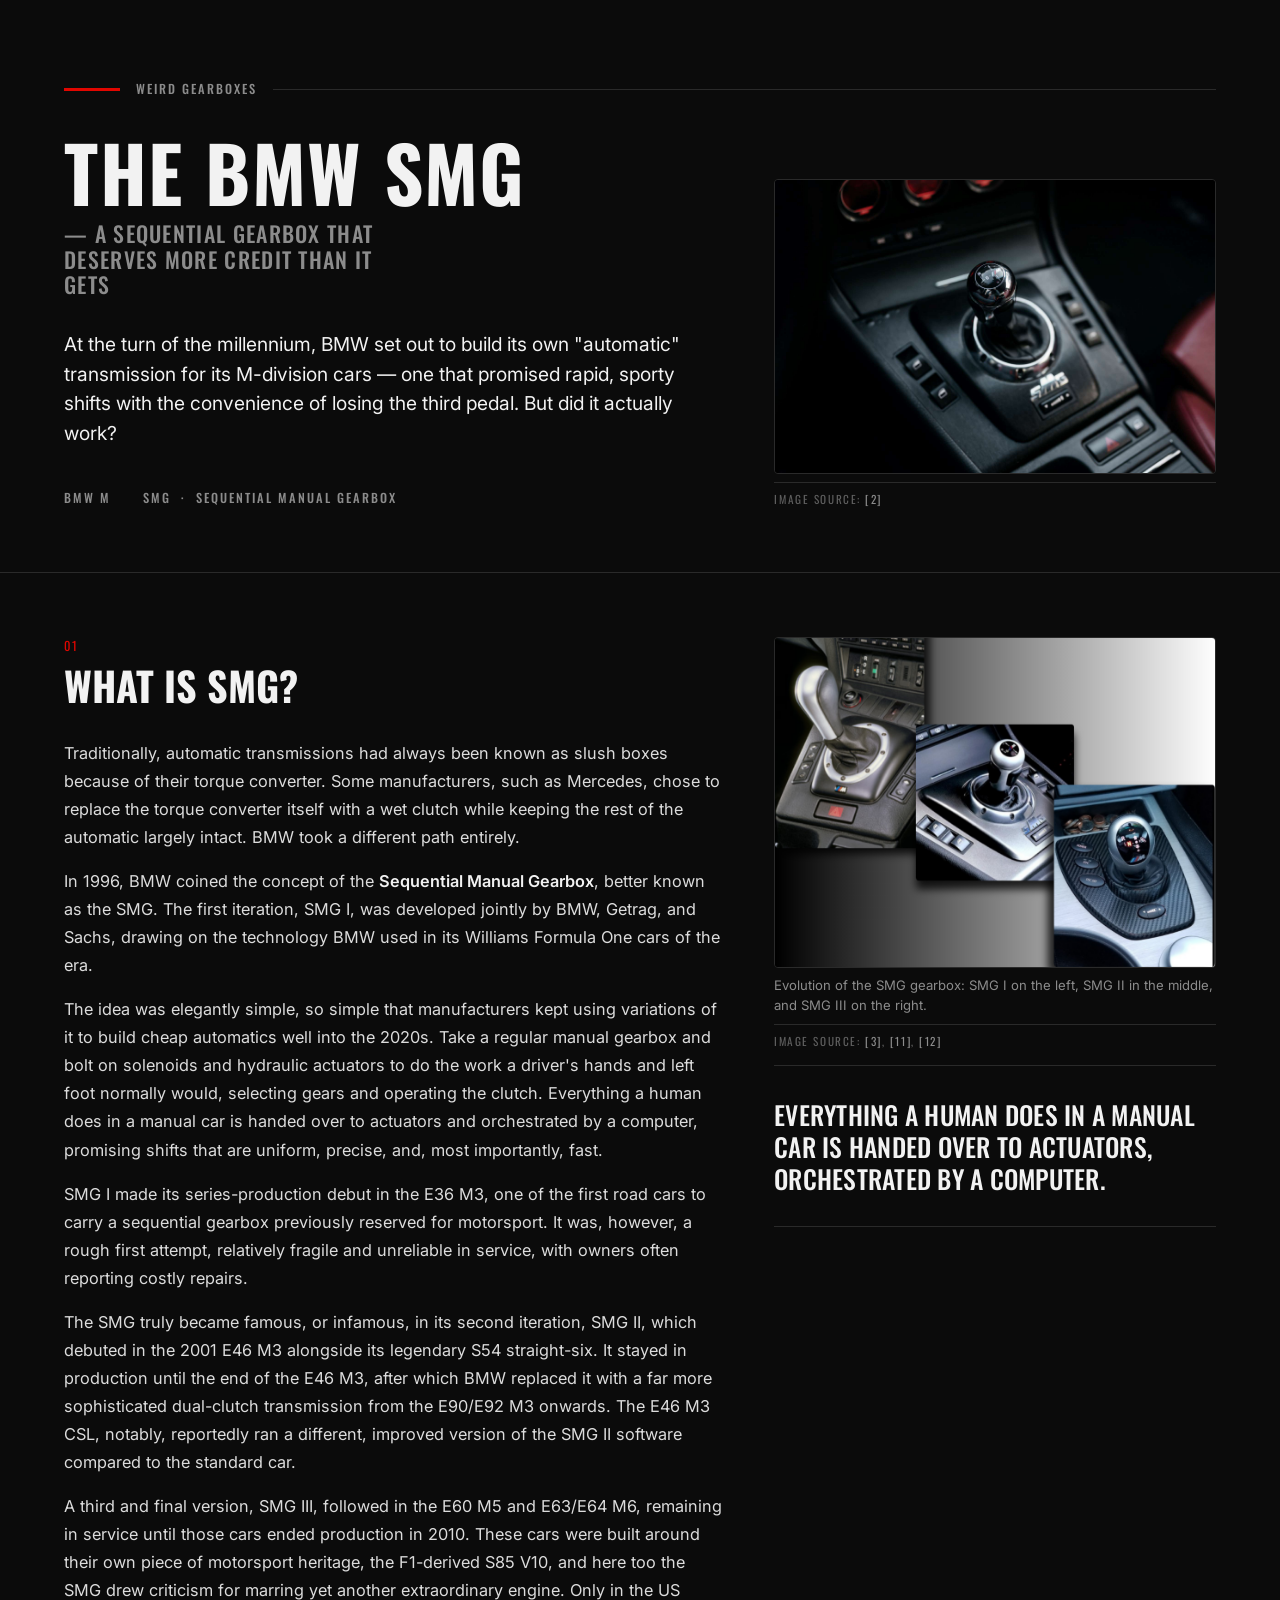
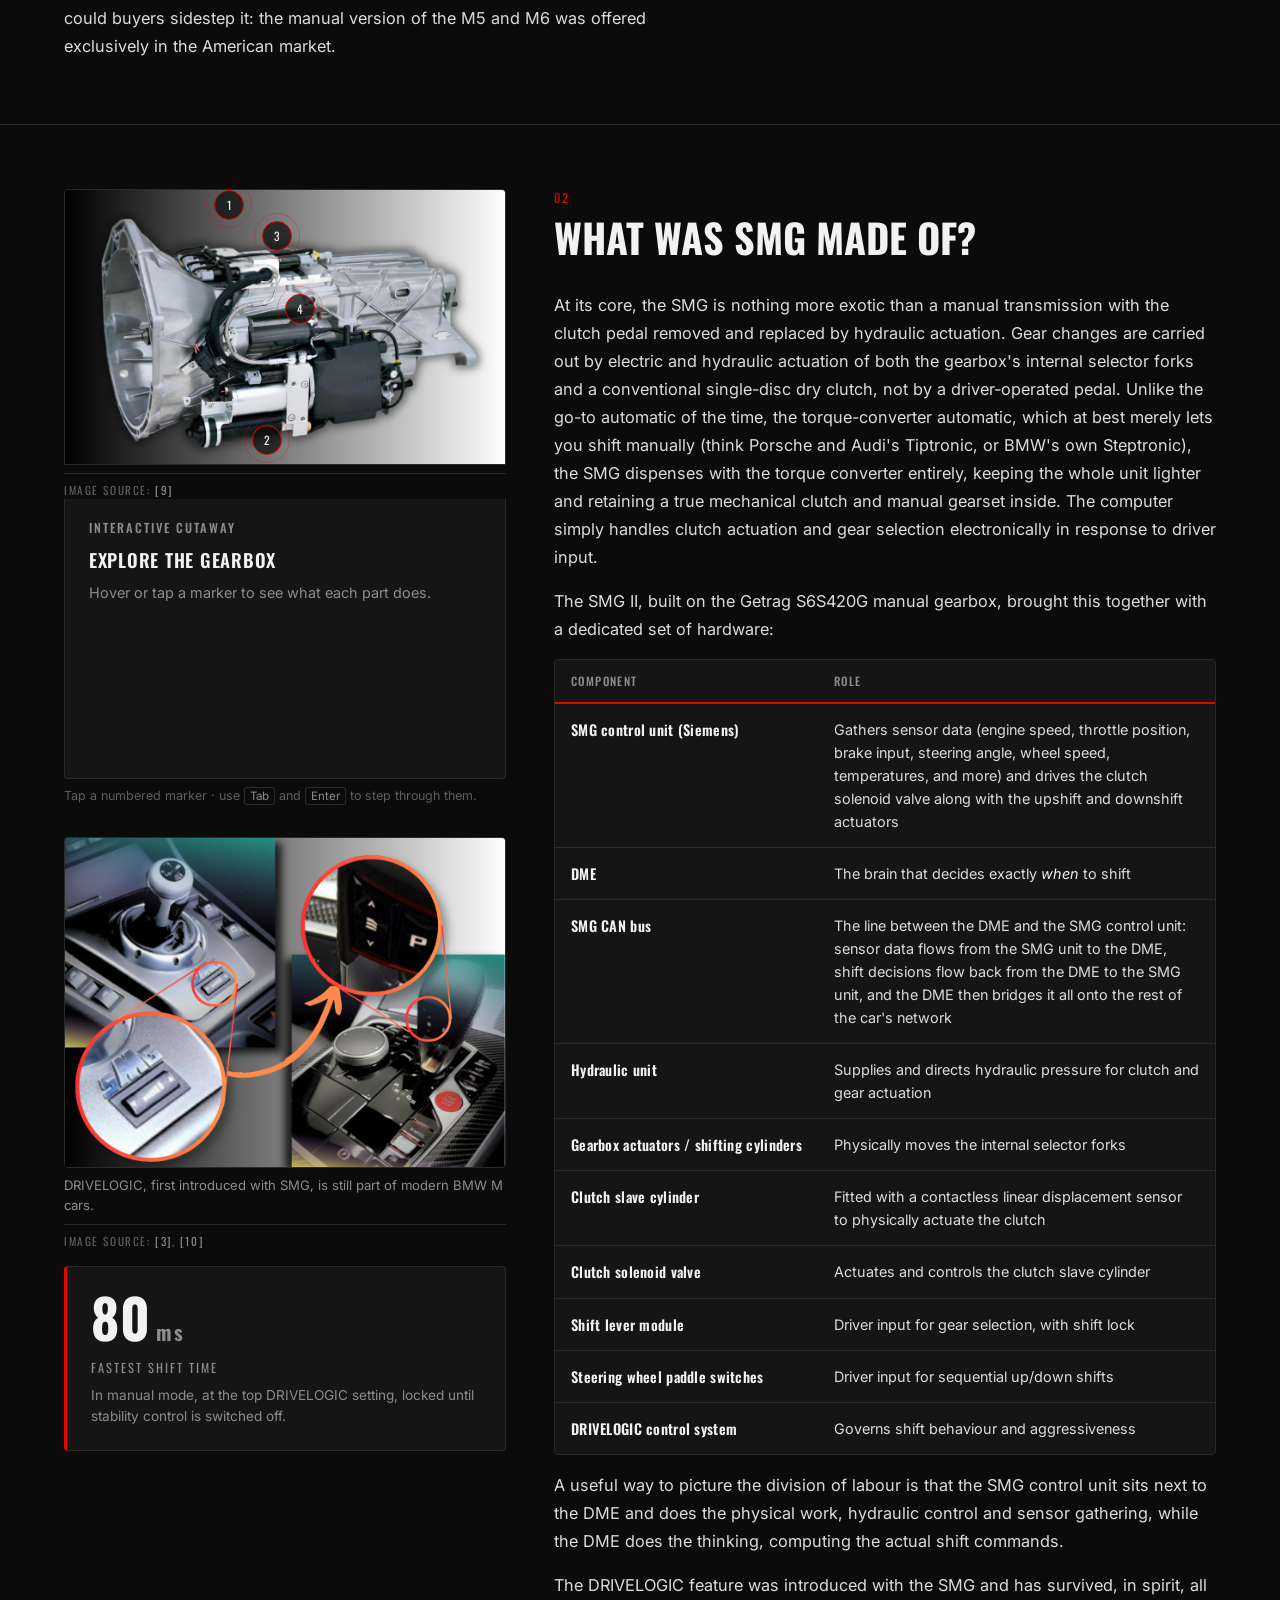
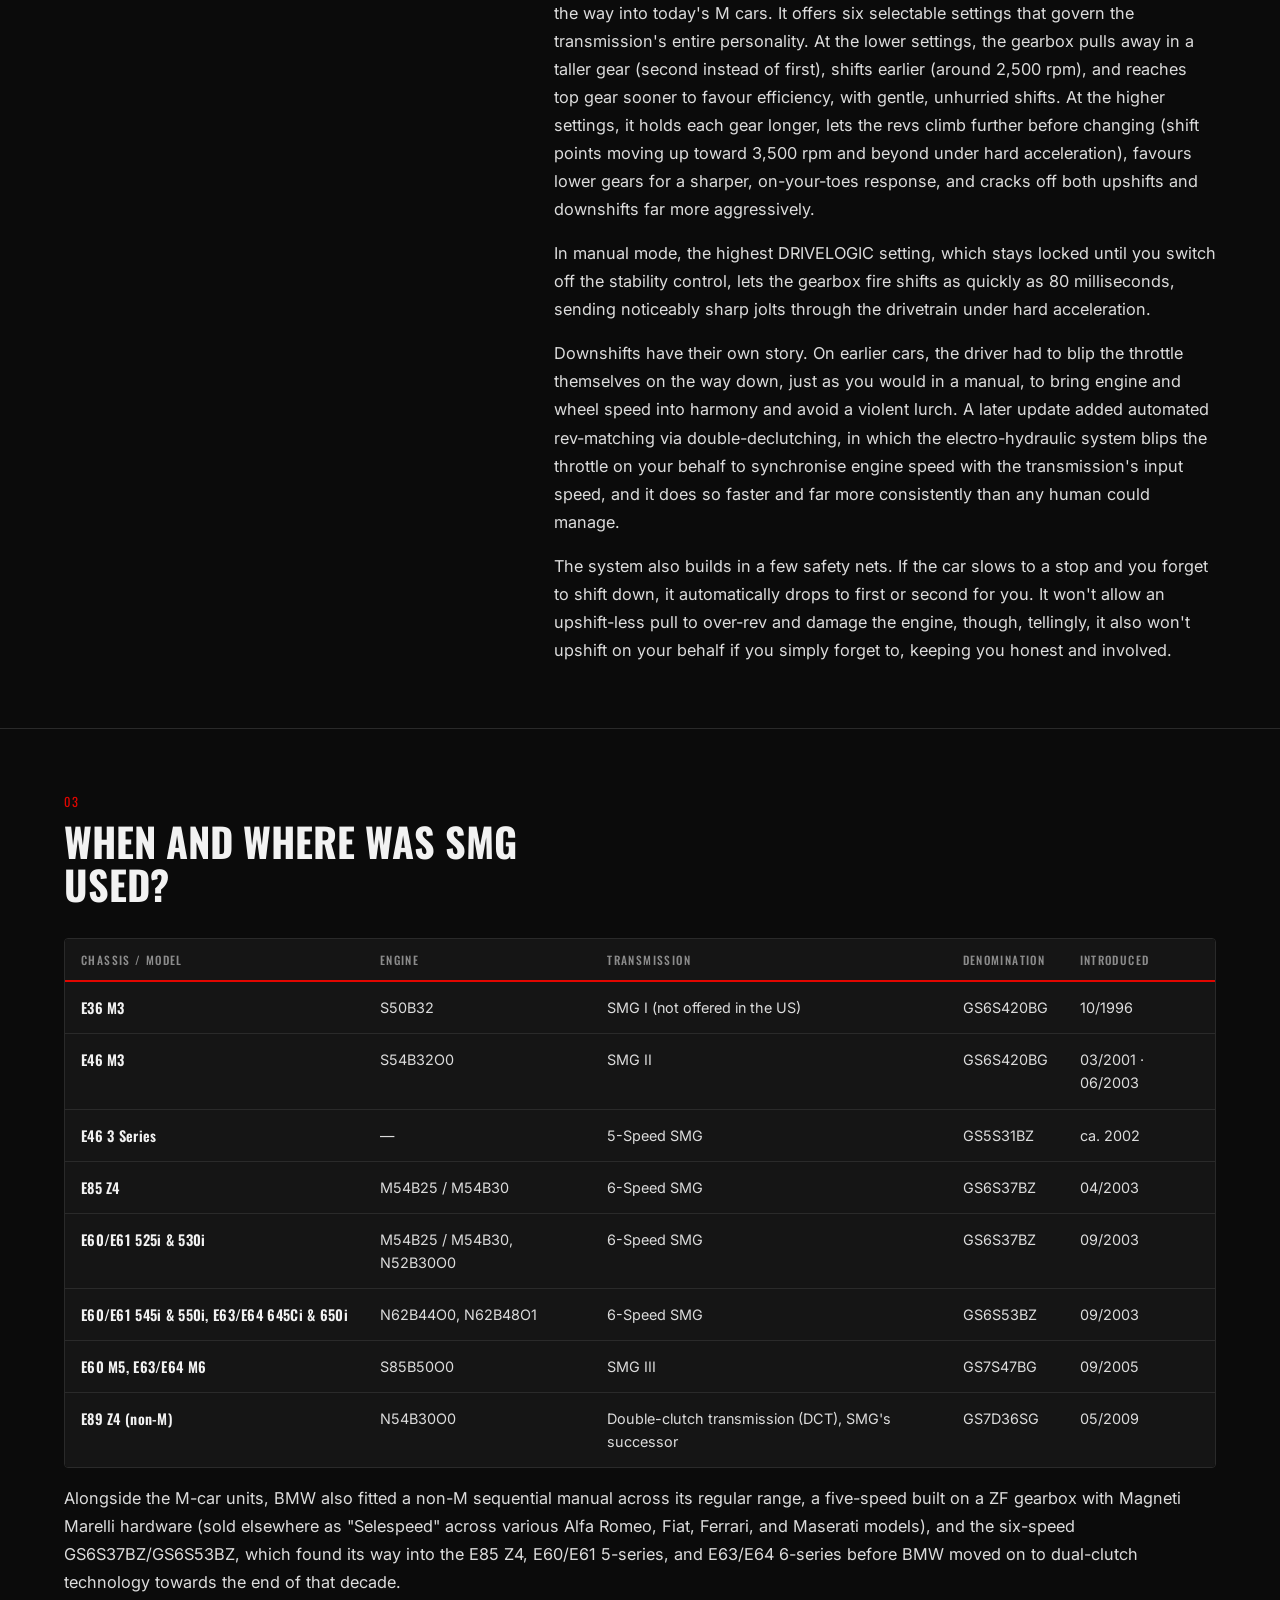
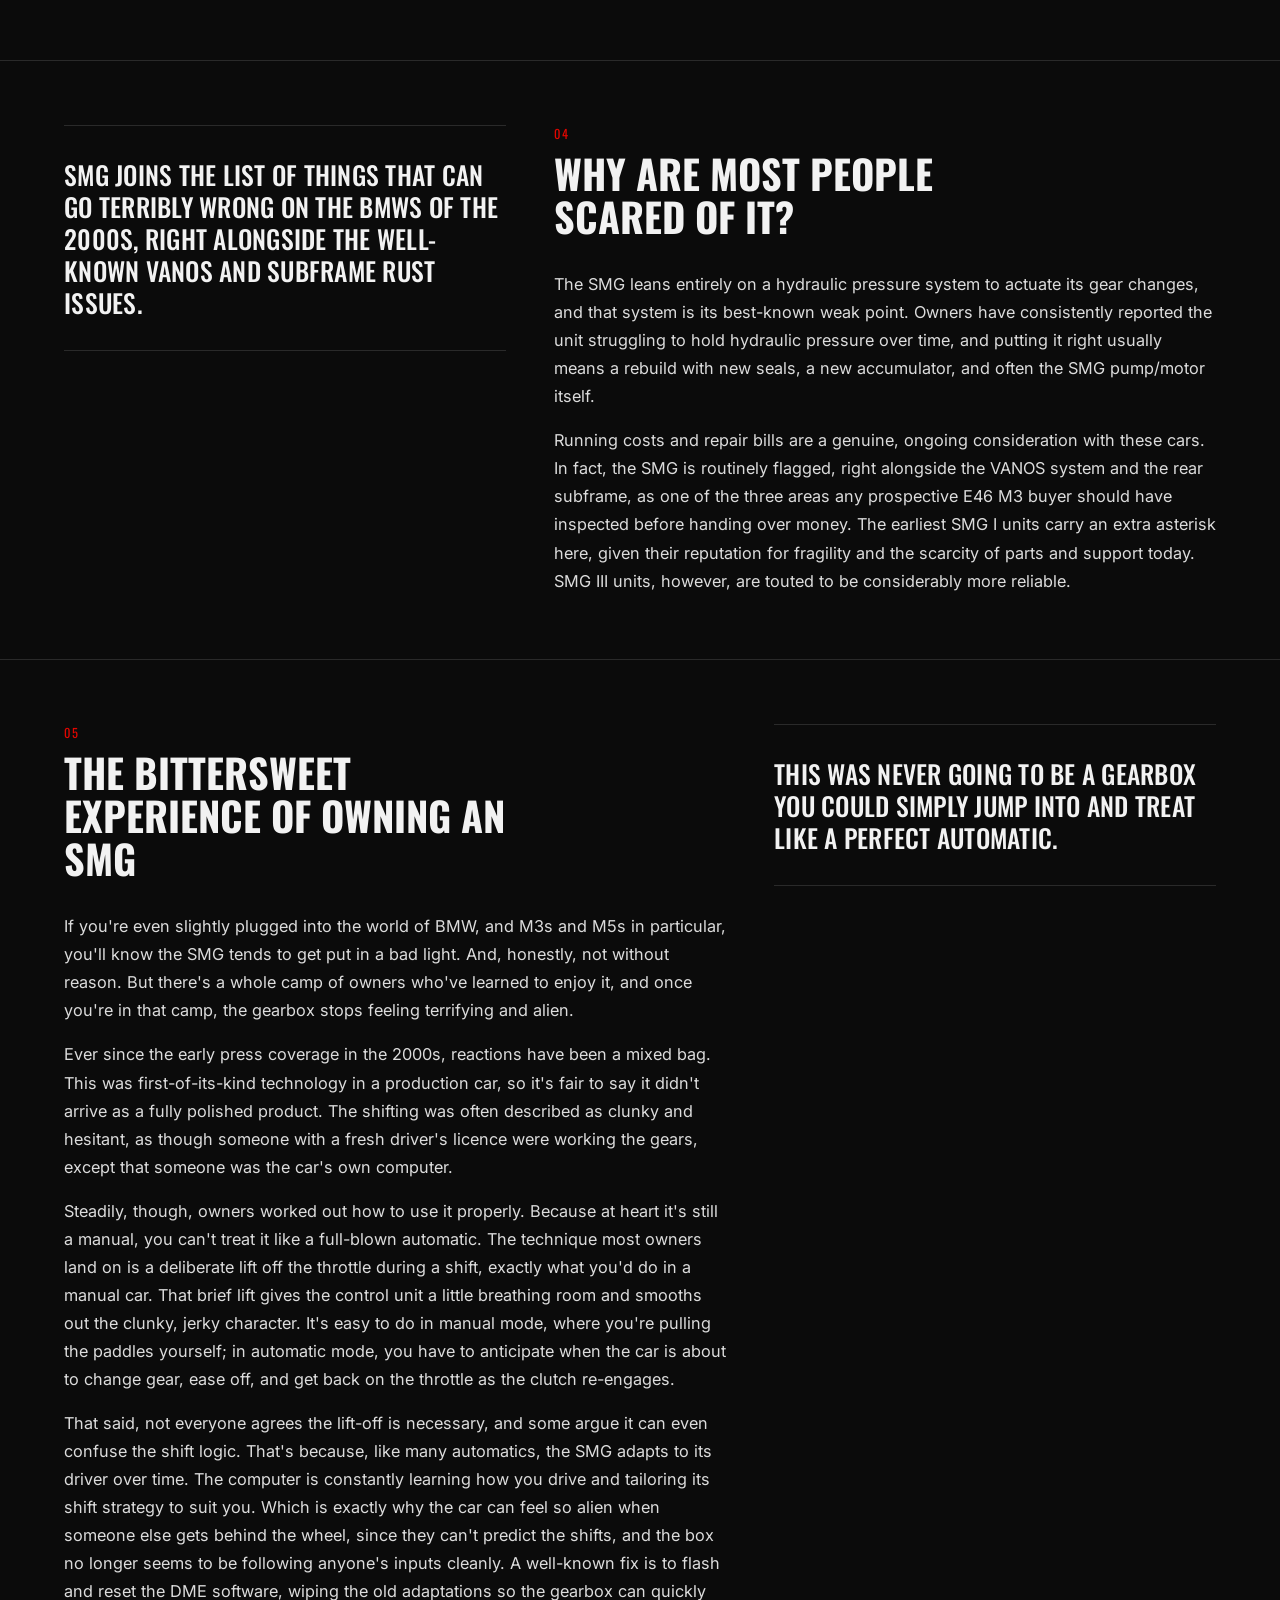
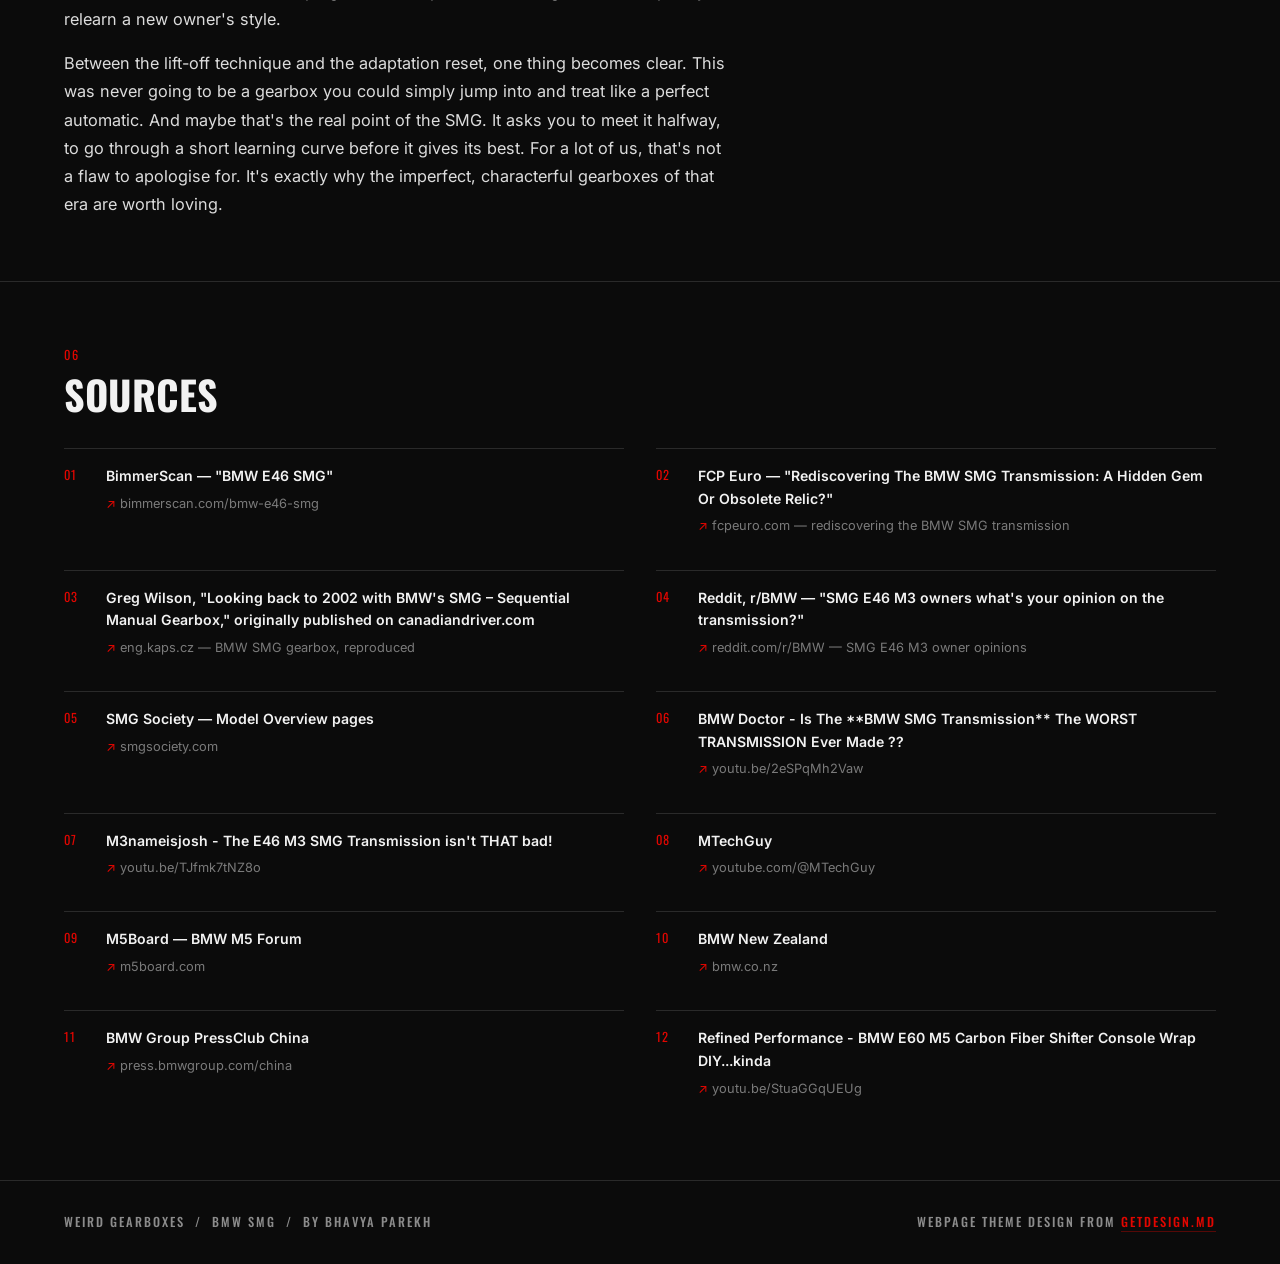
==== commit 216df98e: "implement anti-patterns and update structure" ====
--- a/bmw-smg/index.html
+++ b/bmw-smg/index.html
@@ -4,10 +4,10 @@
 <meta charset="utf-8">
 <meta name="viewport" content="width=device-width, initial-scale=1, viewport-fit=cover">
 <title>The BMW SMG — A Sequential Gearbox That Deserves More Credit</title>
-<meta name="description" content="How BMW's Sequential Manual Gearbox — a manual with the clutch pedal handed over to actuators — became one of the most divisive transmissions in M-car history.">
+<meta name="description" content="How BMW's Sequential Manual Gearbox, a manual with the clutch pedal handed over to actuators, became one of the most divisive transmissions in M-car history.">
 <meta name="theme-color" content="#0B0B0B">
 <meta property="og:title" content="The BMW SMG — A Sequential Gearbox That Deserves More Credit">
-<meta property="og:description" content="How BMW's Sequential Manual Gearbox — a manual with the clutch pedal handed over to actuators — became one of the most divisive transmissions in M-car history.">
+<meta property="og:description" content="How BMW's Sequential Manual Gearbox, a manual with the clutch pedal handed over to actuators, became one of the most divisive transmissions in M-car history.">
 <meta property="og:type" content="article">
 
 <link rel="preconnect" href="https://fonts.googleapis.com">
@@ -181,8 +181,8 @@
   gap:calc(var(--s-lg) * 1.5);
   align-items:start;
 }
-.section__text{grid-column:1;grid-row:1}
-.section__media{grid-column:2;grid-row:1}
+.section__text{grid-column:1;grid-row:1;min-width:0}
+.section__media{grid-column:2;grid-row:1;min-width:0}
 .section__text > *:first-child{margin-top:0}
 .section__text > *:last-child{margin-bottom:0}
 
@@ -507,6 +507,20 @@
 }
 .hotspot--target::after{display:none}
 
+/* Static guide line from an offset marker down/up to the part it labels —
+   built once per part alongside .hotspot/.hotspot--target above, hidden by
+   default (desktop shows the line only for the hovered part, via
+   #cutawayLine) and revealed in the phone layout below, where markers no
+   longer respond to hover. */
+.hotspot-leader{
+  position:absolute;
+  width:1px;
+  background:linear-gradient(to bottom,transparent,rgba(225,6,0,.55) 20%,rgba(225,6,0,.55) 80%,transparent);
+  pointer-events:none;
+  z-index:1;
+  display:none;
+}
+
 /* Temporary drag-to-reposition tool — only active with #edit-hotspots in the
    URL, so a normal reader never loads or sees any of this. */
 .cutaway__stage.is-editing .hotspot{cursor:grab}
@@ -604,14 +618,31 @@
   color:var(--secondary);
 }
 
-/* On phones the markers crowd each other — drop them and lead with the
-   plain part list, which carries exactly the same information. */
+/* On phones the hover/tap readout doesn't work well, so it's dropped in
+   favour of the always-visible part list below — but the numbered markers
+   stay on the image as a static legend (matching the list's numbering),
+   with a small dot and a thin leader line showing exactly where each one's
+   part sits, since the badge itself is offset clear of it. */
 @media (min-width:561px){
   .cutaway__list,.cutaway__list-label{display:none}
 }
 @media (max-width:560px){
-  .cutaway__hint,.hotspot,.cutaway__readout{display:none}
+  .cutaway__hint,.cutaway__readout{display:none}
   .cutaway__stage{border-radius:var(--r-lg)}
+  .hotspot{
+    opacity:1;
+    pointer-events:none;
+    width:22px;height:22px;margin:-11px 0 0 -11px;
+    font-size:0.64rem;line-height:20px;
+  }
+  .hotspot::after{display:none}
+  .hotspot--target{
+    opacity:1;
+    width:8px;height:8px;margin:-4px 0 0 -4px;
+    background:var(--tertiary);
+    border:none;
+  }
+  .hotspot-leader{display:block}
   .cutaway__list-label{display:block;margin-top:var(--s-lg)}
   .cutaway__list{
     margin-top:var(--s-md);
@@ -764,17 +795,17 @@
         <span class="section__num">01</span>
         <h2>What is SMG?</h2>
         <p>Traditionally, automatic transmissions had always been known as slush boxes because of their torque converter. Some manufacturers, such as Mercedes, chose to replace the torque converter itself with a wet clutch while keeping the rest of the automatic largely intact. BMW took a different path entirely.</p>
-        <p>In 1996, BMW coined the concept of the <strong>Sequential Manual Gearbox</strong> — better known as the SMG. The first iteration, SMG I, was developed jointly by BMW, Getrag, and Sachs, drawing on the technology BMW used in its Williams Formula One cars of the era.</p>
-        <p>The idea was elegantly simple — so simple that manufacturers kept using variations of it to build cheap automatics well into the 2020s. Take a regular manual gearbox and bolt on solenoids and hydraulic actuators to do the work a driver's hands and left foot normally would: selecting gears and operating the clutch. Everything a human does in a manual car is handed over to actuators and orchestrated by a computer, promising shifts that are uniform, precise, and — most importantly — fast.</p>
-        <p>SMG I made its series-production debut in the E36 M3, one of the first road cars to carry a sequential gearbox previously reserved for motorsport. It was, however, a rough first attempt: relatively fragile and unreliable in service, with owners often reporting costly repairs.</p>
-        <p>The SMG truly became famous — or infamous — in its second iteration, SMG II, which debuted in the 2001 E46 M3 alongside its legendary S54 straight-six. It stayed in production until the end of the E46 M3, after which BMW replaced it with a far more sophisticated dual-clutch transmission from the E90/E92 M3 onwards. The E46 M3 CSL, notably, reportedly ran a different, improved version of the SMG II software compared to the standard car.</p>
-        <p>A third and final version, SMG III, followed in the E60 M5 and E63/E64 M6, remaining in service until those cars ended production in 2010. These cars were built around their own piece of motorsport heritage — the F1-derived S85 V10 — and here too the SMG drew criticism for marring yet another extraordinary engine. Only in the US could buyers sidestep it: the manual version of the M5 and M6 was offered exclusively in the American market.</p>
+        <p>In 1996, BMW coined the concept of the <strong>Sequential Manual Gearbox</strong>, better known as the SMG. The first iteration, SMG I, was developed jointly by BMW, Getrag, and Sachs, drawing on the technology BMW used in its Williams Formula One cars of the era.</p>
+        <p>The idea was elegantly simple, so simple that manufacturers kept using variations of it to build cheap automatics well into the 2020s. Take a regular manual gearbox and bolt on solenoids and hydraulic actuators to do the work a driver's hands and left foot normally would, selecting gears and operating the clutch. Everything a human does in a manual car is handed over to actuators and orchestrated by a computer, promising shifts that are uniform, precise, and, most importantly, fast.</p>
+        <p>SMG I made its series-production debut in the E36 M3, one of the first road cars to carry a sequential gearbox previously reserved for motorsport. It was, however, a rough first attempt, relatively fragile and unreliable in service, with owners often reporting costly repairs.</p>
+        <p>The SMG truly became famous, or infamous, in its second iteration, SMG II, which debuted in the 2001 E46 M3 alongside its legendary S54 straight-six. It stayed in production until the end of the E46 M3, after which BMW replaced it with a far more sophisticated dual-clutch transmission from the E90/E92 M3 onwards. The E46 M3 CSL, notably, reportedly ran a different, improved version of the SMG II software compared to the standard car.</p>
+        <p>A third and final version, SMG III, followed in the E60 M5 and E63/E64 M6, remaining in service until those cars ended production in 2010. These cars were built around their own piece of motorsport heritage, the F1-derived S85 V10, and here too the SMG drew criticism for marring yet another extraordinary engine. Only in the US could buyers sidestep it: the manual version of the M5 and M6 was offered exclusively in the American market.</p>
       </div>
 
       <div class="section__media">
         <figure class="figure reveal" data-delay="1">
           <div class="figure__frame">
-            <img src="assets/fig-01-smg-generations.jpg" alt="The three generations of BMW's SMG gearbox — SMG I, SMG II, and SMG III — side by side.">
+            <img src="assets/fig-01-smg-generations.jpg" alt="The three generations of BMW's SMG gearbox : SMG I, SMG II, and SMG III — side by side.">
             <div class="figure__ph">
               <span class="label">Image coming soon</span>
               <span class="figure__ph-file">assets/fig-01-smg-generations.jpg or .png</span>
@@ -783,7 +814,7 @@
           <figcaption>Evolution of the SMG gearbox: SMG I on the left, SMG II in the middle, and SMG III on the right.<span class="figure__src">Image source: <a href="#src-3">[3]</a>, <a href="#src-11">[11]</a>, <a href="#src-12">[12]</a></span></figcaption>
         </figure>
         <blockquote class="pullquote reveal" data-delay="2">
-          <p>Everything a human does in a manual car is handed over to actuators — orchestrated by a computer.</p>
+          <p>Everything a human does in a manual car is handed over to actuators, orchestrated by a computer.</p>
         </blockquote>
       </div>
     </div>
@@ -795,7 +826,7 @@
       <div class="section__text reveal">
         <span class="section__num">02</span>
         <h2>What was SMG made of?</h2>
-        <p>At its core, the SMG is nothing more exotic than a manual transmission with the clutch pedal removed and replaced by hydraulic actuation. Gear changes are carried out by electric and hydraulic actuation of both the gearbox's internal selector forks and a conventional single-disc dry clutch — not by a driver-operated pedal. Unlike the go-to automatic of the time — the torque-converter automatic, which at best merely lets you shift manually (think Porsche and Audi's Tiptronic, or BMW's own Steptronic) — the SMG dispenses with the torque converter entirely, keeping the whole unit lighter and retaining a true mechanical clutch and manual gearset inside. The computer simply handles clutch actuation and gear selection electronically in response to driver input.</p>
+        <p>At its core, the SMG is nothing more exotic than a manual transmission with the clutch pedal removed and replaced by hydraulic actuation. Gear changes are carried out by electric and hydraulic actuation of both the gearbox's internal selector forks and a conventional single-disc dry clutch, not by a driver-operated pedal. Unlike the go-to automatic of the time, the torque-converter automatic, which at best merely lets you shift manually (think Porsche and Audi's Tiptronic, or BMW's own Steptronic), the SMG dispenses with the torque converter entirely, keeping the whole unit lighter and retaining a true mechanical clutch and manual gearset inside. The computer simply handles clutch actuation and gear selection electronically in response to driver input.</p>
         <p>The SMG II, built on the Getrag S6S420G manual gearbox, brought this together with a dedicated set of hardware:</p>
 
         <div class="table-wrap">
@@ -818,11 +849,11 @@
           </table>
         </div>
 
-        <p>A useful way to picture the division of labour: the SMG control unit sits next to the DME and does the physical work — hydraulic control and sensor gathering — while the DME does the thinking, computing the actual shift commands.</p>
+        <p>A useful way to picture the division of labour is that the SMG control unit sits next to the DME and does the physical work, hydraulic control and sensor gathering, while the DME does the thinking, computing the actual shift commands.</p>
         <p>The DRIVELOGIC feature was introduced with the SMG and has survived, in spirit, all the way into today's M cars. It offers six selectable settings that govern the transmission's entire personality. At the lower settings, the gearbox pulls away in a taller gear (second instead of first), shifts earlier (around 2,500 rpm), and reaches top gear sooner to favour efficiency, with gentle, unhurried shifts. At the higher settings, it holds each gear longer, lets the revs climb further before changing (shift points moving up toward 3,500 rpm and beyond under hard acceleration), favours lower gears for a sharper, on-your-toes response, and cracks off both upshifts and downshifts far more aggressively.</p>
-        <p>In manual mode, the highest DRIVELOGIC setting — which stays locked until you switch off the stability control — lets the gearbox fire shifts as quickly as 80 milliseconds, sending noticeably sharp jolts through the drivetrain under hard acceleration.</p>
-        <p>Downshifts have their own story. On earlier cars, the driver had to blip the throttle themselves on the way down — just as you would in a manual — to bring engine and wheel speed into harmony and avoid a violent lurch. A later update added automated rev-matching via double-declutching: the electro-hydraulic system blips the throttle on your behalf to synchronise engine speed with the transmission's input speed, and it does so faster and far more consistently than any human could manage.</p>
-        <p>The system also builds in a few safety nets. If the car slows to a stop and you forget to shift down, it automatically drops to first or second for you. It won't allow an upshift-less pull to over-rev and damage the engine — though, tellingly, it also won't upshift on your behalf if you simply forget to, keeping you honest and involved.</p>
+        <p>In manual mode, the highest DRIVELOGIC setting, which stays locked until you switch off the stability control, lets the gearbox fire shifts as quickly as 80 milliseconds, sending noticeably sharp jolts through the drivetrain under hard acceleration.</p>
+        <p>Downshifts have their own story. On earlier cars, the driver had to blip the throttle themselves on the way down, just as you would in a manual, to bring engine and wheel speed into harmony and avoid a violent lurch. A later update added automated rev-matching via double-declutching, in which the electro-hydraulic system blips the throttle on your behalf to synchronise engine speed with the transmission's input speed, and it does so faster and far more consistently than any human could manage.</p>
+        <p>The system also builds in a few safety nets. If the car slows to a stop and you forget to shift down, it automatically drops to first or second for you. It won't allow an upshift-less pull to over-rev and damage the engine, though, tellingly, it also won't upshift on your behalf if you simply forget to, keeping you honest and involved.</p>
       </div>
 
       <div class="section__media">
@@ -863,7 +894,7 @@
         <div class="stat reveal" data-delay="2">
           <span class="stat__value">80<small>ms</small></span>
           <span class="stat__label">Fastest shift time</span>
-          <p class="stat__note">In manual mode, at the top DRIVELOGIC setting — locked until stability control is switched off.</p>
+          <p class="stat__note">In manual mode, at the top DRIVELOGIC setting, locked until stability control is switched off.</p>
         </div>
       </div>
     </div>
@@ -889,12 +920,12 @@
               <tr><td>E60/E61 525i &amp; 530i</td><td>M54B25 / M54B30, N52B30O0</td><td>6-Speed SMG</td><td>GS6S37BZ</td><td>09/2003</td></tr>
               <tr><td>E60/E61 545i &amp; 550i, E63/E64 645Ci &amp; 650i</td><td>N62B44O0, N62B48O1</td><td>6-Speed SMG</td><td>GS6S53BZ</td><td>09/2003</td></tr>
               <tr><td>E60 M5, E63/E64 M6</td><td>S85B50O0</td><td>SMG III</td><td>GS7S47BG</td><td>09/2005</td></tr>
-              <tr><td>E89 Z4 (non-M)</td><td>N54B30O0</td><td>Double-clutch transmission (DCT) — SMG's successor</td><td>GS7D36SG</td><td>05/2009</td></tr>
+              <tr><td>E89 Z4 (non-M)</td><td>N54B30O0</td><td>Double-clutch transmission (DCT), SMG's successor</td><td>GS7D36SG</td><td>05/2009</td></tr>
             </tbody>
           </table>
         </div>
 
-        <p>Alongside the M-car units, BMW also fitted a non-M sequential manual across its regular range: a five-speed built on a ZF gearbox with Magneti Marelli hardware (sold elsewhere as "Selespeed" across various Alfa Romeo, Fiat, Ferrari, and Maserati models), and the six-speed GS6S37BZ/GS6S53BZ, which found its way into the E85 Z4, E60/E61 5-series, and E63/E64 6-series before BMW moved on to dual-clutch technology towards the end of that decade.</p>
+        <p>Alongside the M-car units, BMW also fitted a non-M sequential manual across its regular range, a five-speed built on a ZF gearbox with Magneti Marelli hardware (sold elsewhere as "Selespeed" across various Alfa Romeo, Fiat, Ferrari, and Maserati models), and the six-speed GS6S37BZ/GS6S53BZ, which found its way into the E85 Z4, E60/E61 5-series, and E63/E64 6-series before BMW moved on to dual-clutch technology towards the end of that decade.</p>
       </div>
     </div>
   </section>
@@ -905,13 +936,13 @@
       <div class="section__text reveal">
         <span class="section__num">04</span>
         <h2>Why are most people scared of it?</h2>
-        <p>The SMG leans entirely on a hydraulic pressure system to actuate its gear changes, and that system is its best-known weak point. Owners have consistently reported the unit struggling to hold hydraulic pressure over time, and putting it right usually means a rebuild — new seals, a new accumulator, and often the SMG pump/motor itself.</p>
-        <p>Running costs and repair bills are a genuine, ongoing consideration with these cars. In fact, the SMG is routinely flagged — right alongside the VANOS system and the rear subframe — as one of the three areas any prospective E46 M3 buyer should have inspected before handing over money. The earliest SMG I units carry an extra asterisk here, given their reputation for fragility and the scarcity of parts and support today. SMG III units, however, are touted to be considerably more reliable.</p>
+        <p>The SMG leans entirely on a hydraulic pressure system to actuate its gear changes, and that system is its best-known weak point. Owners have consistently reported the unit struggling to hold hydraulic pressure over time, and putting it right usually means a rebuild with new seals, a new accumulator, and often the SMG pump/motor itself.</p>
+        <p>Running costs and repair bills are a genuine, ongoing consideration with these cars. In fact, the SMG is routinely flagged, right alongside the VANOS system and the rear subframe, as one of the three areas any prospective E46 M3 buyer should have inspected before handing over money. The earliest SMG I units carry an extra asterisk here, given their reputation for fragility and the scarcity of parts and support today. SMG III units, however, are touted to be considerably more reliable.</p>
       </div>
 
       <div class="section__media">
         <blockquote class="pullquote reveal">
-          <p>SMG joins the list of things that can go terribly wrong on the BMWs of the 2000s — right alongside the well-known VANOS and subframe rust issues.</p>
+          <p>SMG joins the list of things that can go terribly wrong on the BMWs of the 2000s, right alongside the well-known VANOS and subframe rust issues.</p>
         </blockquote>
       </div>
     </div>
@@ -923,11 +954,11 @@
       <div class="section__text reveal">
         <span class="section__num">05</span>
         <h2>The bittersweet experience of owning an SMG</h2>
-        <p>If you're even slightly plugged into the world of BMW — and M3s and M5s in particular — you'll know the SMG tends to get put in a bad light. And, honestly, not without reason. But there's a whole camp of owners who've learned to enjoy it, and once you're in that camp, the gearbox stops feeling terrifying and alien.</p>
-        <p>Ever since the early press coverage in the 2000s, reactions have been a mixed bag. This was first-of-its-kind technology in a production car, so it's fair to say it didn't arrive as a fully polished product. The shifting was often described as clunky and hesitant — as though someone with a fresh driver's licence were working the gears, except that someone was the car's own computer.</p>
-        <p>Steadily, though, owners worked out how to use it properly. Because at heart it's still a manual, you can't treat it like a full-blown automatic. The technique most owners land on is a deliberate lift off the throttle during a shift — exactly what you'd do in a manual car. That brief lift gives the control unit a little breathing room and smooths out the clunky, jerky character. It's easy to do in manual mode, where you're pulling the paddles yourself; in automatic mode, you have to anticipate when the car is about to change gear, ease off, and get back on the throttle as the clutch re-engages.</p>
-        <p>That said, not everyone agrees the lift-off is necessary — some argue it can even confuse the shift logic. That's because, like many automatics, the SMG adapts to its driver over time. The computer is constantly learning how you drive and tailoring its shift strategy to suit you. Which is exactly why the car can feel so alien when someone else gets behind the wheel: they can't predict the shifts, and the box no longer seems to be following anyone's inputs cleanly. A well-known fix is to flash and reset the DME software, wiping the old adaptations so the gearbox can quickly relearn a new owner's style.</p>
-        <p>Between the lift-off technique and the adaptation reset, one thing becomes clear: this was never going to be a gearbox you could simply jump into and treat like a perfect automatic. And maybe that's the real point of the SMG. It asks you to meet it halfway, to go through a short learning curve before it gives its best. For a lot of us, that's not a flaw to apologise for. It's exactly why the imperfect, characterful gearboxes of that era are worth loving.</p>
+        <p>If you're even slightly plugged into the world of BMW, and M3s and M5s in particular, you'll know the SMG tends to get put in a bad light. And, honestly, not without reason. But there's a whole camp of owners who've learned to enjoy it, and once you're in that camp, the gearbox stops feeling terrifying and alien.</p>
+        <p>Ever since the early press coverage in the 2000s, reactions have been a mixed bag. This was first-of-its-kind technology in a production car, so it's fair to say it didn't arrive as a fully polished product. The shifting was often described as clunky and hesitant, as though someone with a fresh driver's licence were working the gears, except that someone was the car's own computer.</p>
+        <p>Steadily, though, owners worked out how to use it properly. Because at heart it's still a manual, you can't treat it like a full-blown automatic. The technique most owners land on is a deliberate lift off the throttle during a shift, exactly what you'd do in a manual car. That brief lift gives the control unit a little breathing room and smooths out the clunky, jerky character. It's easy to do in manual mode, where you're pulling the paddles yourself; in automatic mode, you have to anticipate when the car is about to change gear, ease off, and get back on the throttle as the clutch re-engages.</p>
+        <p>That said, not everyone agrees the lift-off is necessary, and some argue it can even confuse the shift logic. That's because, like many automatics, the SMG adapts to its driver over time. The computer is constantly learning how you drive and tailoring its shift strategy to suit you. Which is exactly why the car can feel so alien when someone else gets behind the wheel, since they can't predict the shifts, and the box no longer seems to be following anyone's inputs cleanly. A well-known fix is to flash and reset the DME software, wiping the old adaptations so the gearbox can quickly relearn a new owner's style.</p>
+        <p>Between the lift-off technique and the adaptation reset, one thing becomes clear. This was never going to be a gearbox you could simply jump into and treat like a perfect automatic. And maybe that's the real point of the SMG. It asks you to meet it halfway, to go through a short learning curve before it gives its best. For a lot of us, that's not a flaw to apologise for. It's exactly why the imperfect, characterful gearboxes of that era are worth loving.</p>
       </div>
 
       <div class="section__media">
@@ -1210,10 +1241,25 @@
     btn.setAttribute("aria-controls", "cutawayReadout");
     btn.setAttribute("aria-label", part.title);
 
+    // Static guide line between the marker and its target — always in the
+    // DOM (see .hotspot-leader), shown only in the phone layout, where the
+    // marker no longer responds to hover so this is the only way to see
+    // what it points at.
+    var leader = document.createElement("div");
+    leader.className = "hotspot-leader";
+    leader.setAttribute("aria-hidden", "true");
+    function positionLeader() {
+      leader.style.left = part.x + "%";
+      leader.style.top = Math.min(part.y, part.labelY) + "%";
+      leader.style.height = Math.abs(part.labelY - part.y) + "%";
+    }
+    positionLeader();
+
     function syncX(xPct) {
       part.x = xPct;
       target.style.left = xPct + "%";
       btn.style.left = xPct + "%";
+      positionLeader();
     }
 
     // Always select on click — never toggle off. On touch, the synthetic
@@ -1229,16 +1275,19 @@
         syncX(xPct);
         part.labelY = yPct;
         btn.style.top = yPct + "%";
+        positionLeader();
         setActive(i);
       });
       makeDraggable(target, function (xPct, yPct) {
         syncX(xPct);
         part.y = yPct;
         target.style.top = yPct + "%";
+        positionLeader();
         setActive(i);
       });
     }
 
+    stage.appendChild(leader);
     stage.appendChild(target);
     stage.appendChild(btn);
     buttons.push(btn);
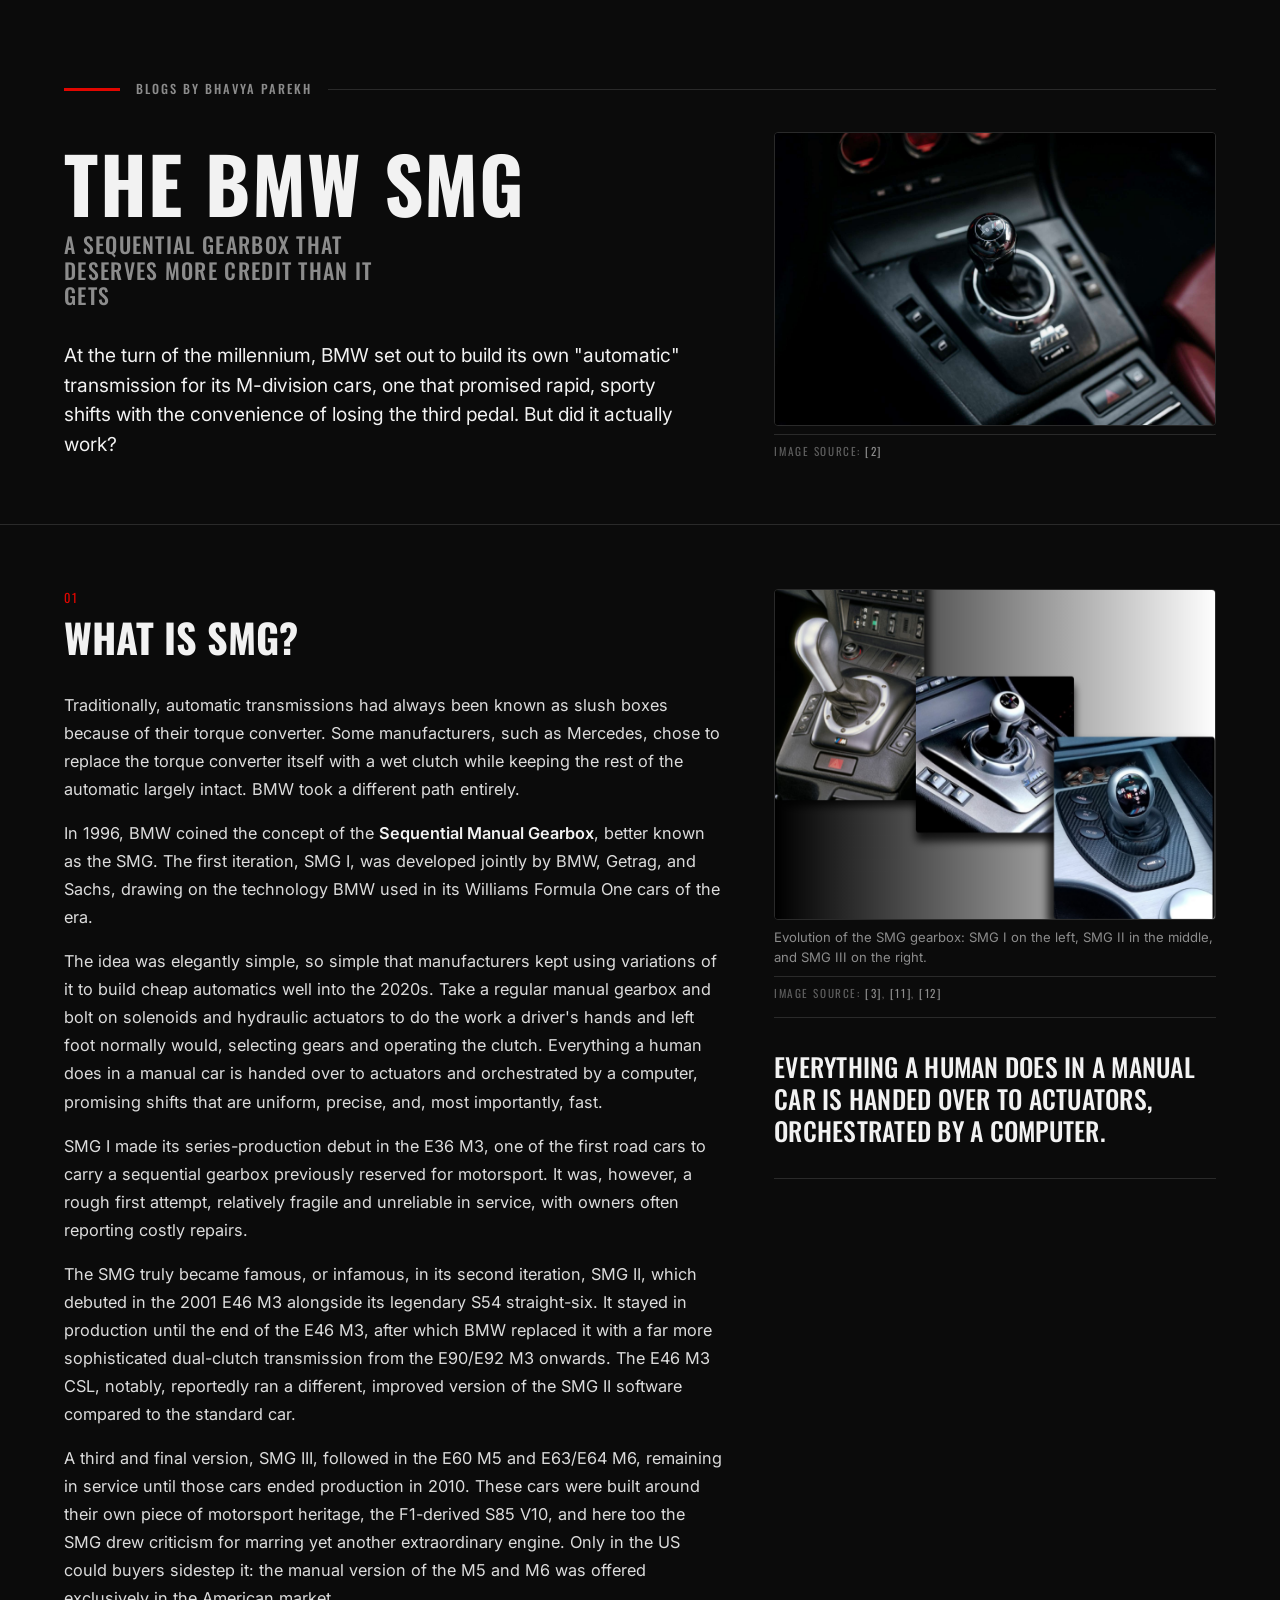
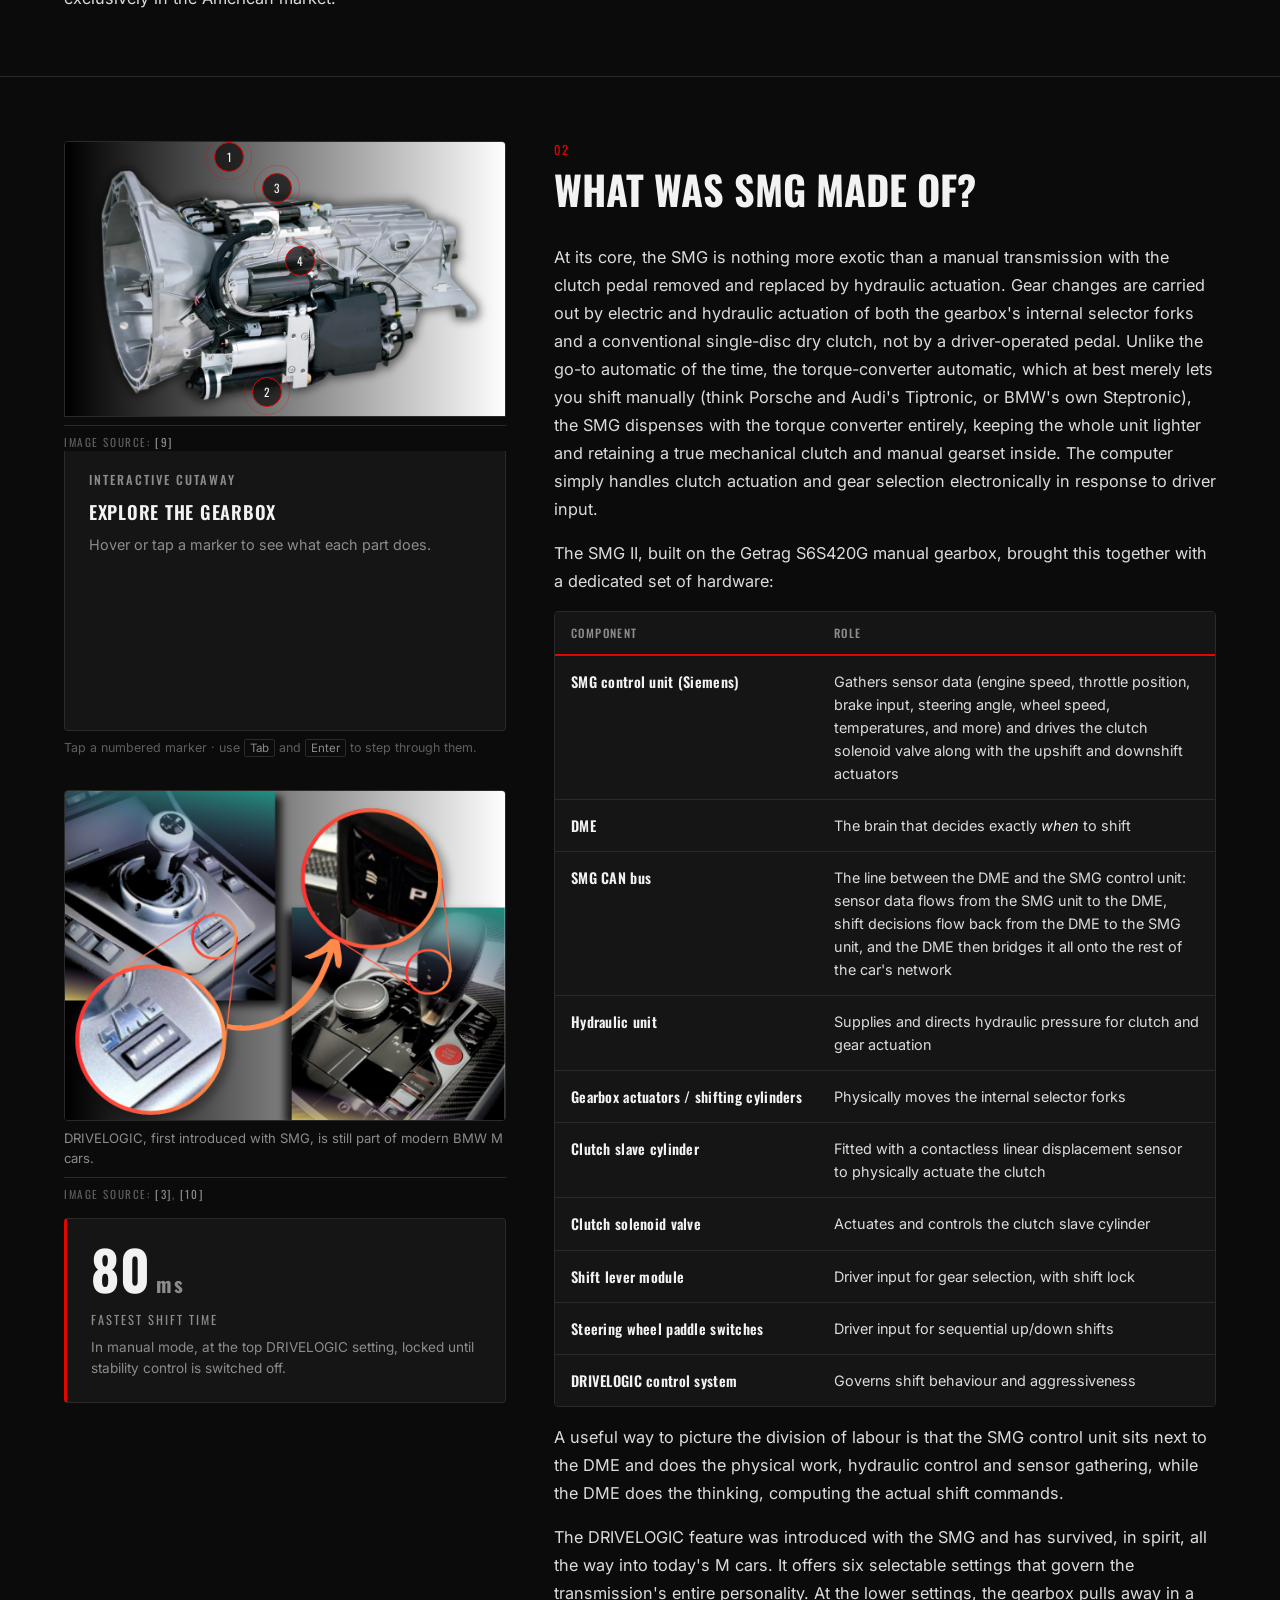
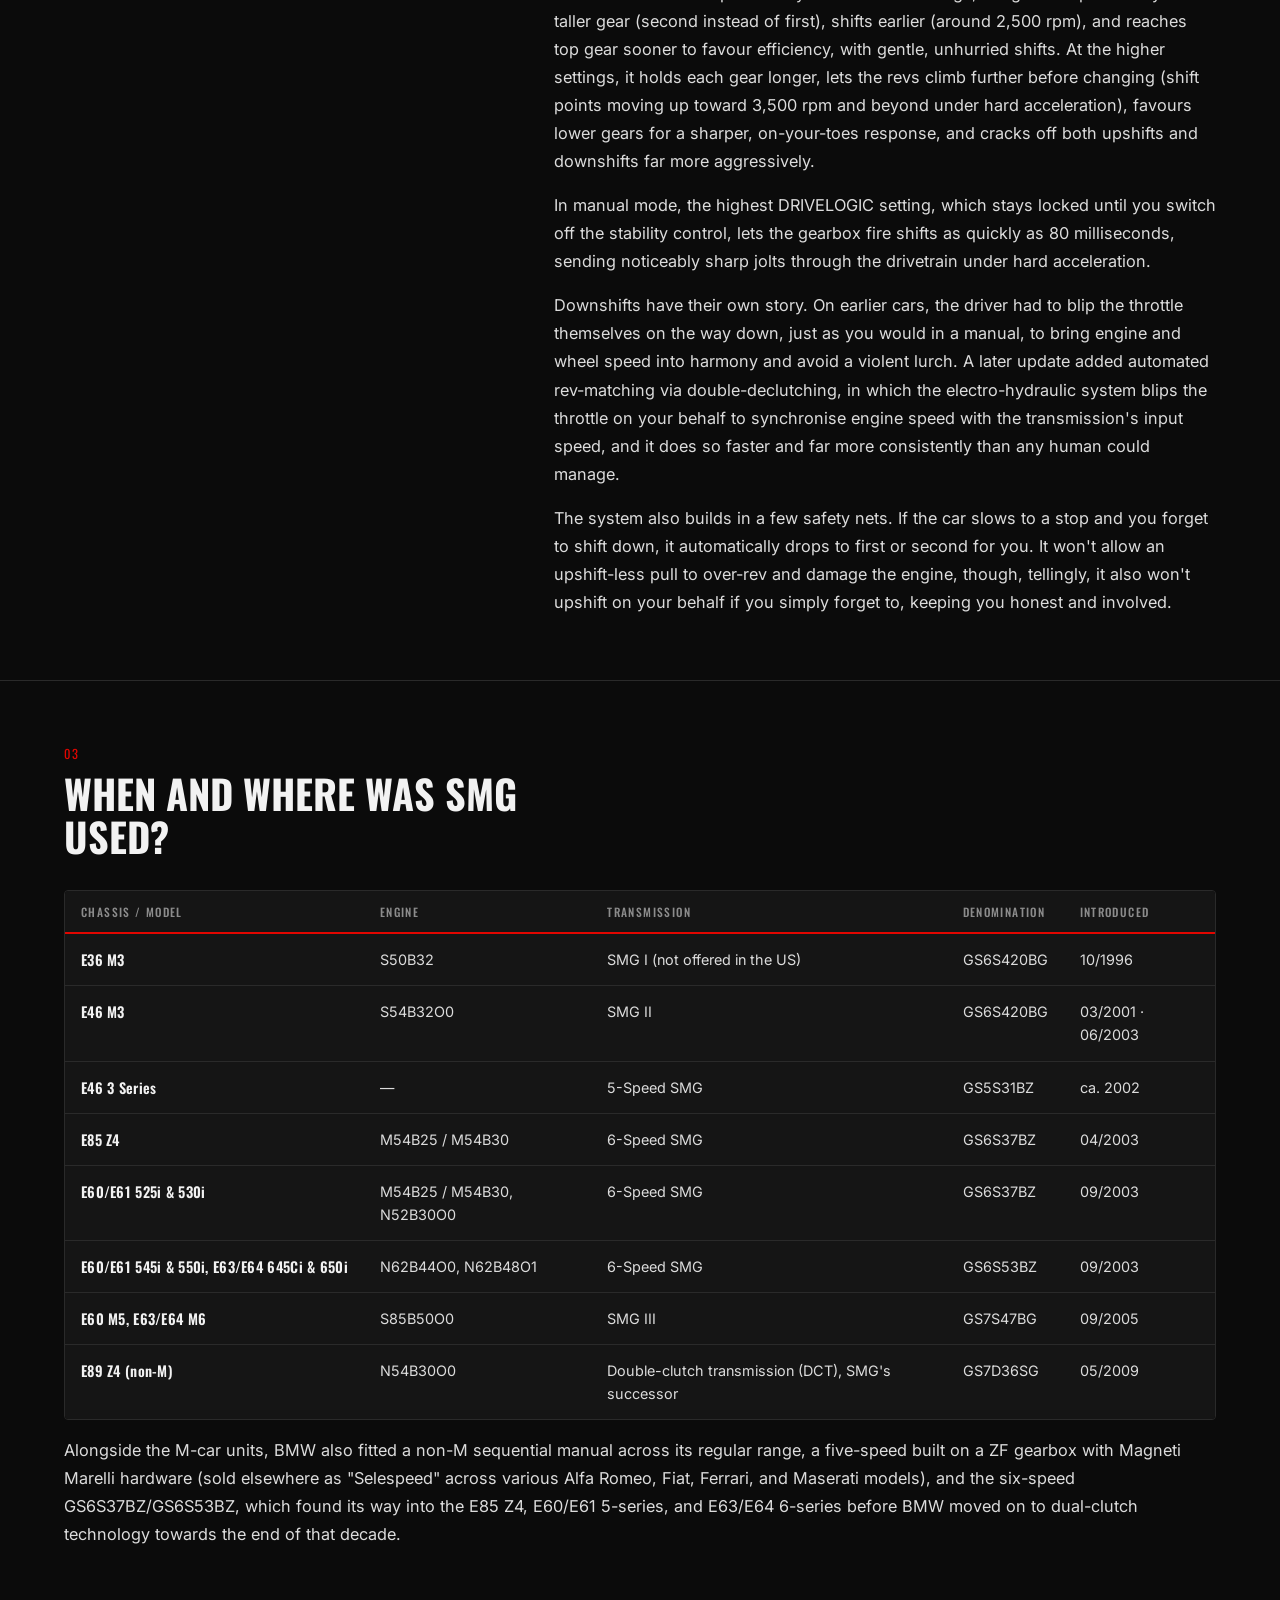
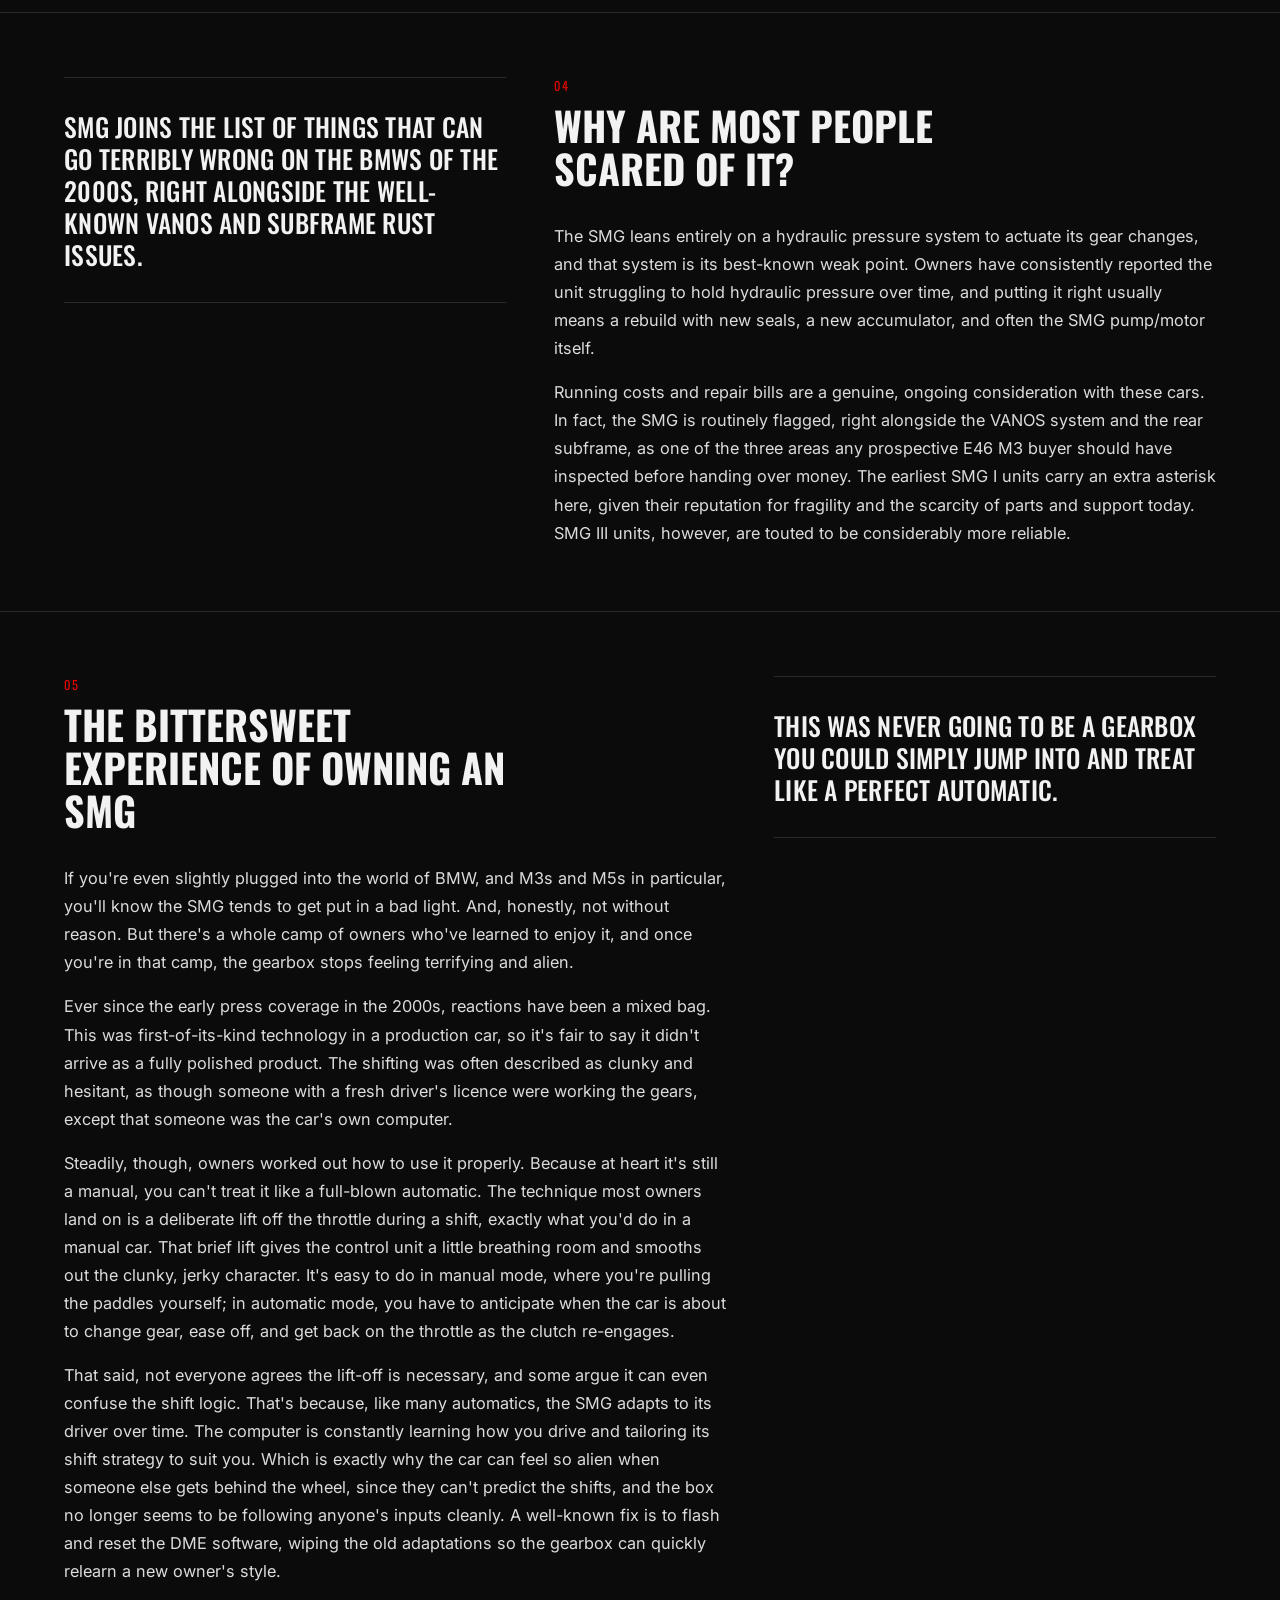
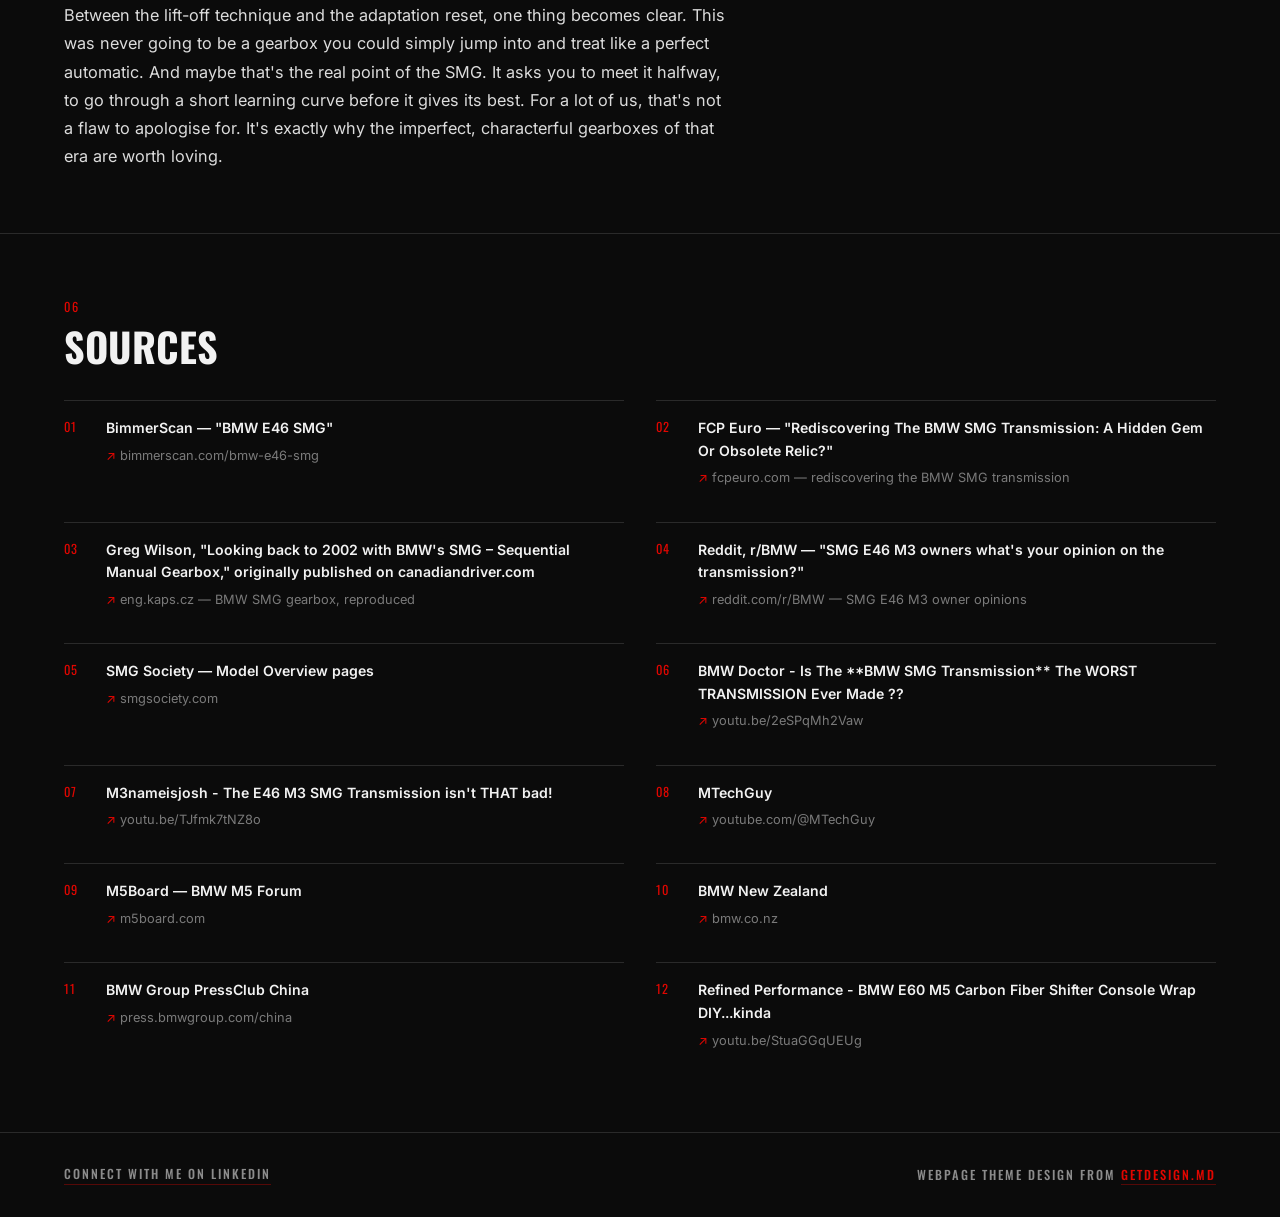
==== commit 92ced36d: "Revise cover page copy, fix reverse-section mobile layout, sync footers and README - Rewrite homepag" ====
--- a/bmw-smg/index.html
+++ b/bmw-smg/index.html
@@ -759,17 +759,13 @@
   <div class="wrap">
     <div class="masthead__kicker rise">
       <span class="masthead__rule"></span>
-      <a class="label masthead__home" href="../">Weird Gearboxes</a>
+      <a class="label masthead__home" href="../">Blogs by Bhavya Parekh</a>
     </div>
 
     <div class="masthead__grid">
       <div class="masthead__lede">
-        <h1 class="rise" data-delay="1">The BMW SMG <em>— A sequential gearbox that deserves more credit than it gets</em></h1>
-        <p class="masthead__dek rise" data-delay="2">At the turn of the millennium, BMW set out to build its own "automatic" transmission for its M-division cars — one that promised rapid, sporty shifts with the convenience of losing the third pedal. But did it actually work?</p>
-        <div class="masthead__meta rise" data-delay="2">
-          <span class="label">BMW M</span>
-          <span class="label">SMG &nbsp;·&nbsp; Sequential Manual Gearbox</span>
-        </div>
+        <h1 class="rise" data-delay="1">The BMW SMG <em>A sequential gearbox that deserves more credit than it gets</em></h1>
+        <p class="masthead__dek rise" data-delay="2">At the turn of the millennium, BMW set out to build its own "automatic" transmission for its M-division cars, one that promised rapid, sporty shifts with the convenience of losing the third pedal. But did it actually work?</p>
       </div>
 
       <figure class="figure masthead__art rise" data-delay="2">
@@ -997,7 +993,7 @@
 
 <footer>
   <div class="wrap foot">
-    <span class="label">Weird Gearboxes &nbsp;/&nbsp; BMW SMG &nbsp;/&nbsp; by Bhavya Parekh</span>
+    <a class="label" href="https://www.linkedin.com/in/bhavyaparekh919/">Connect with me on LinkedIn</a>
     <span class="label">Webpage theme design from <a href="https://getdesign.md/" target="_blank" rel="noopener">getdesign.md</a></span>
   </div>
 </footer>
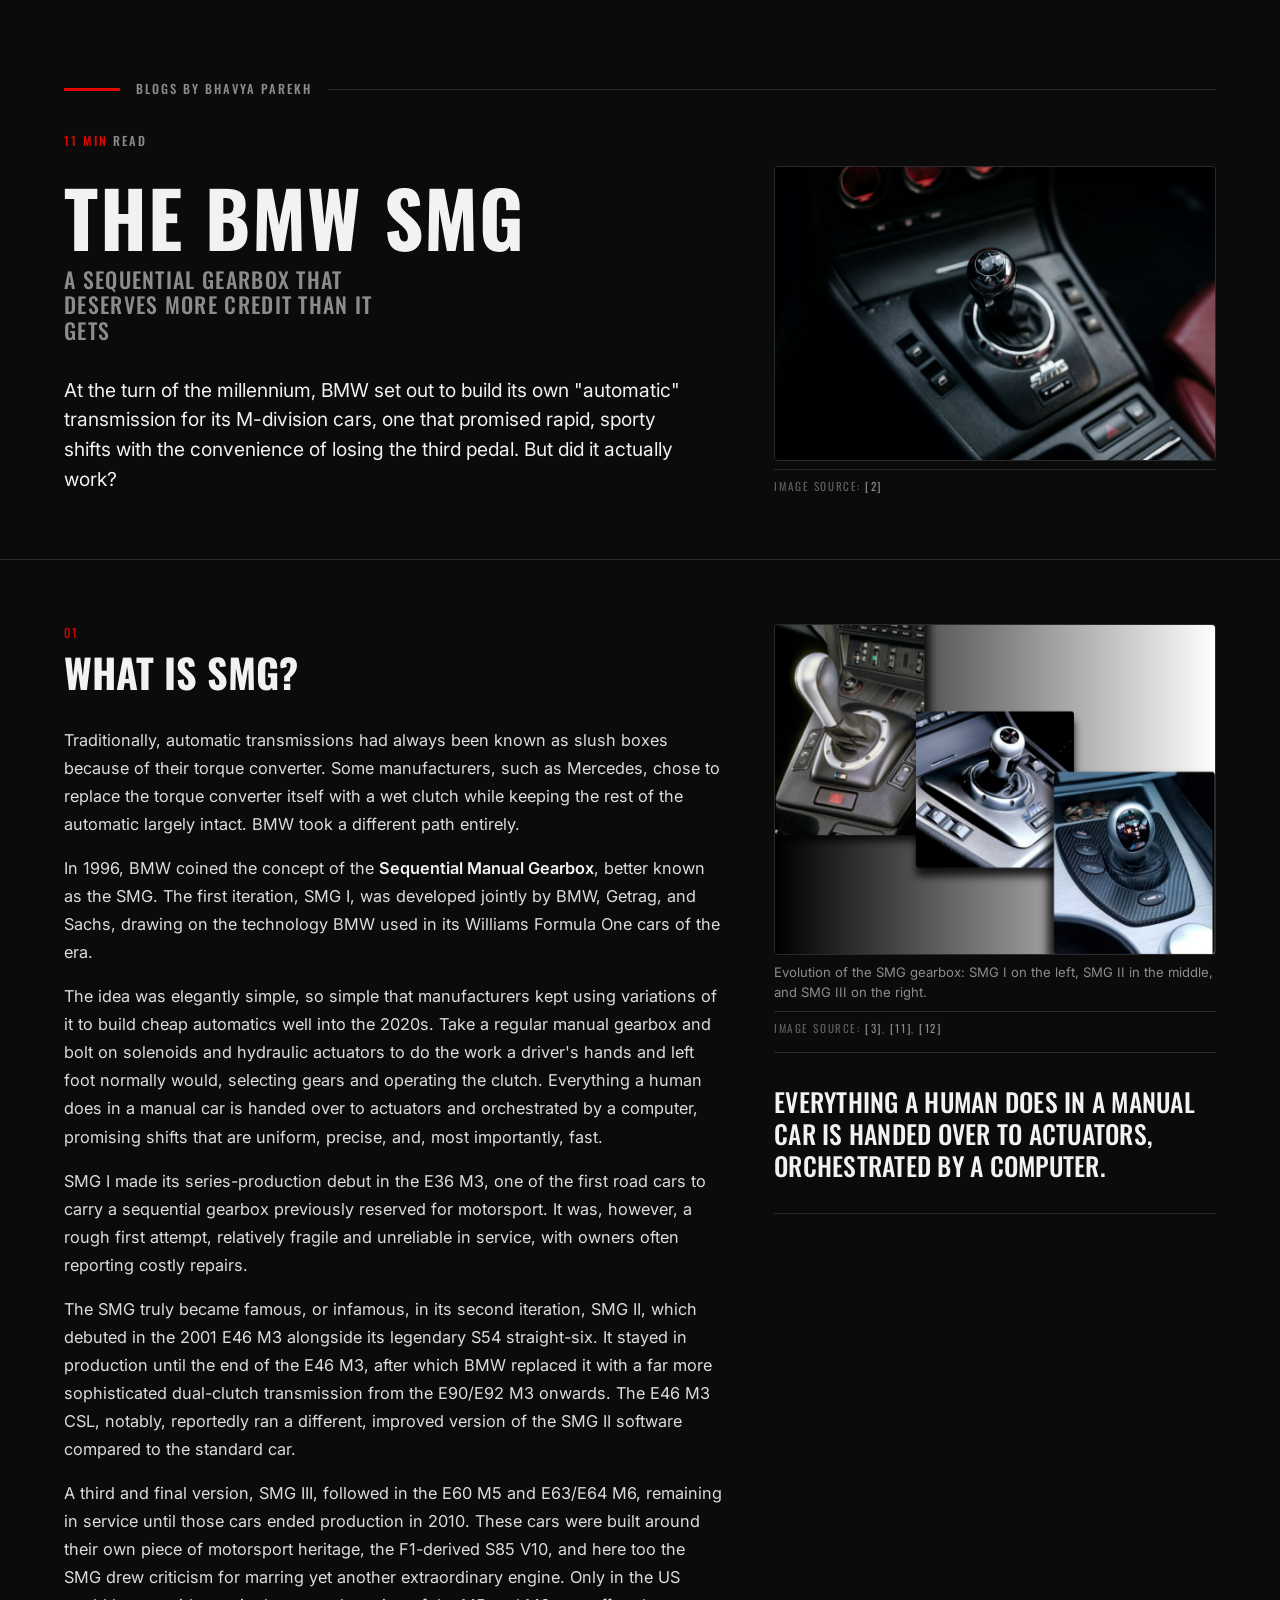
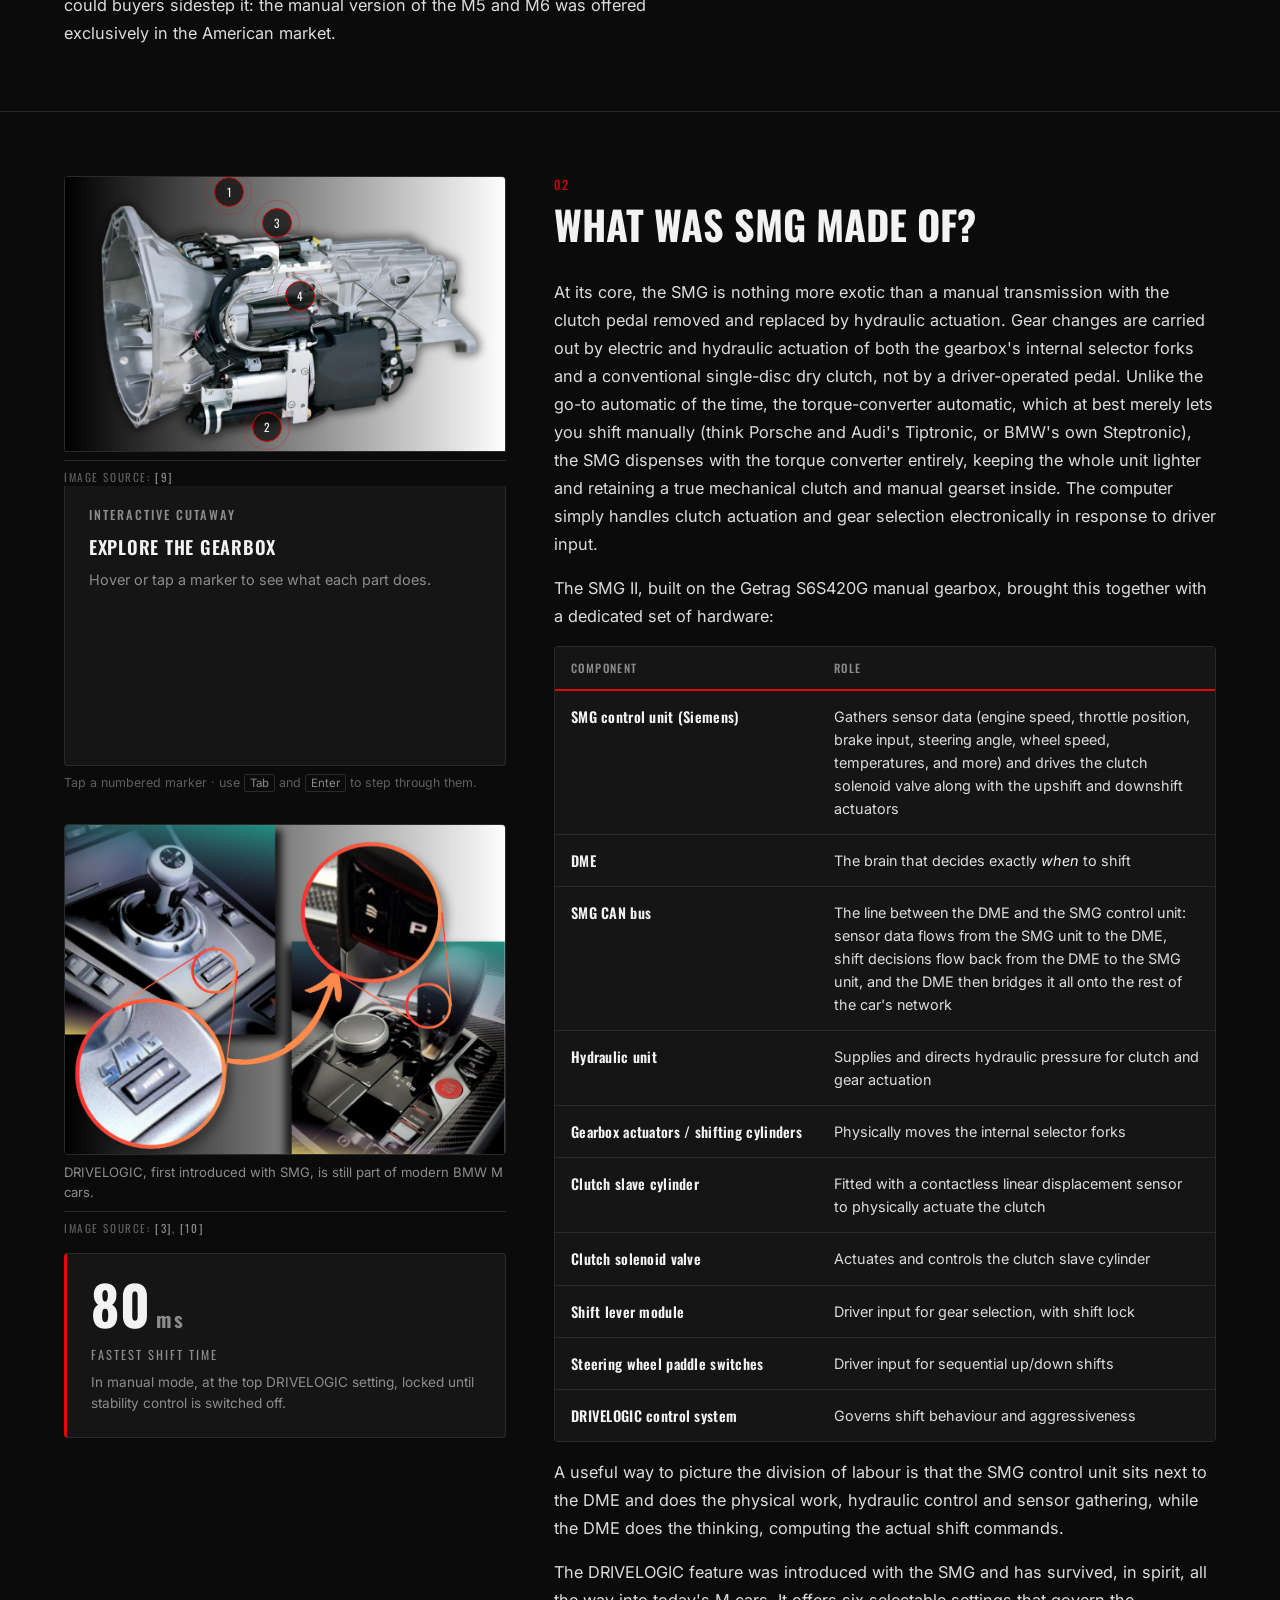
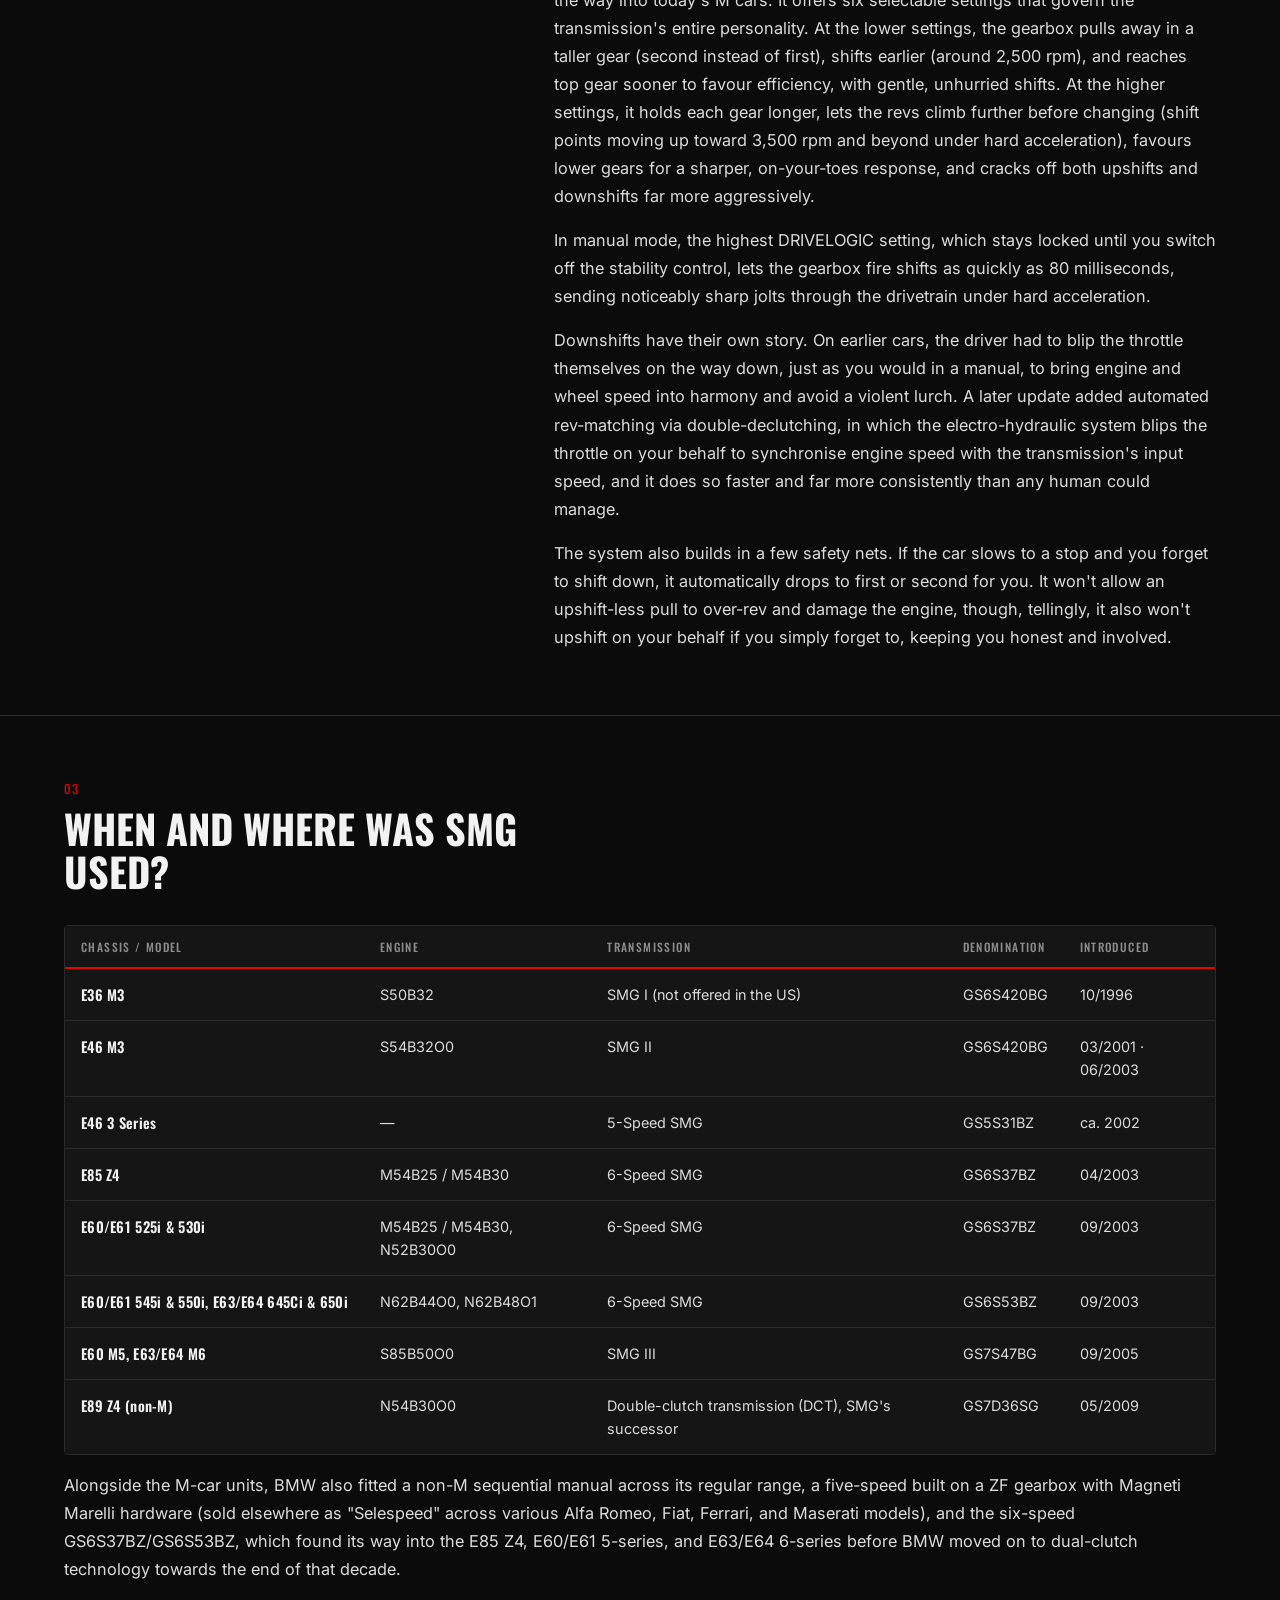
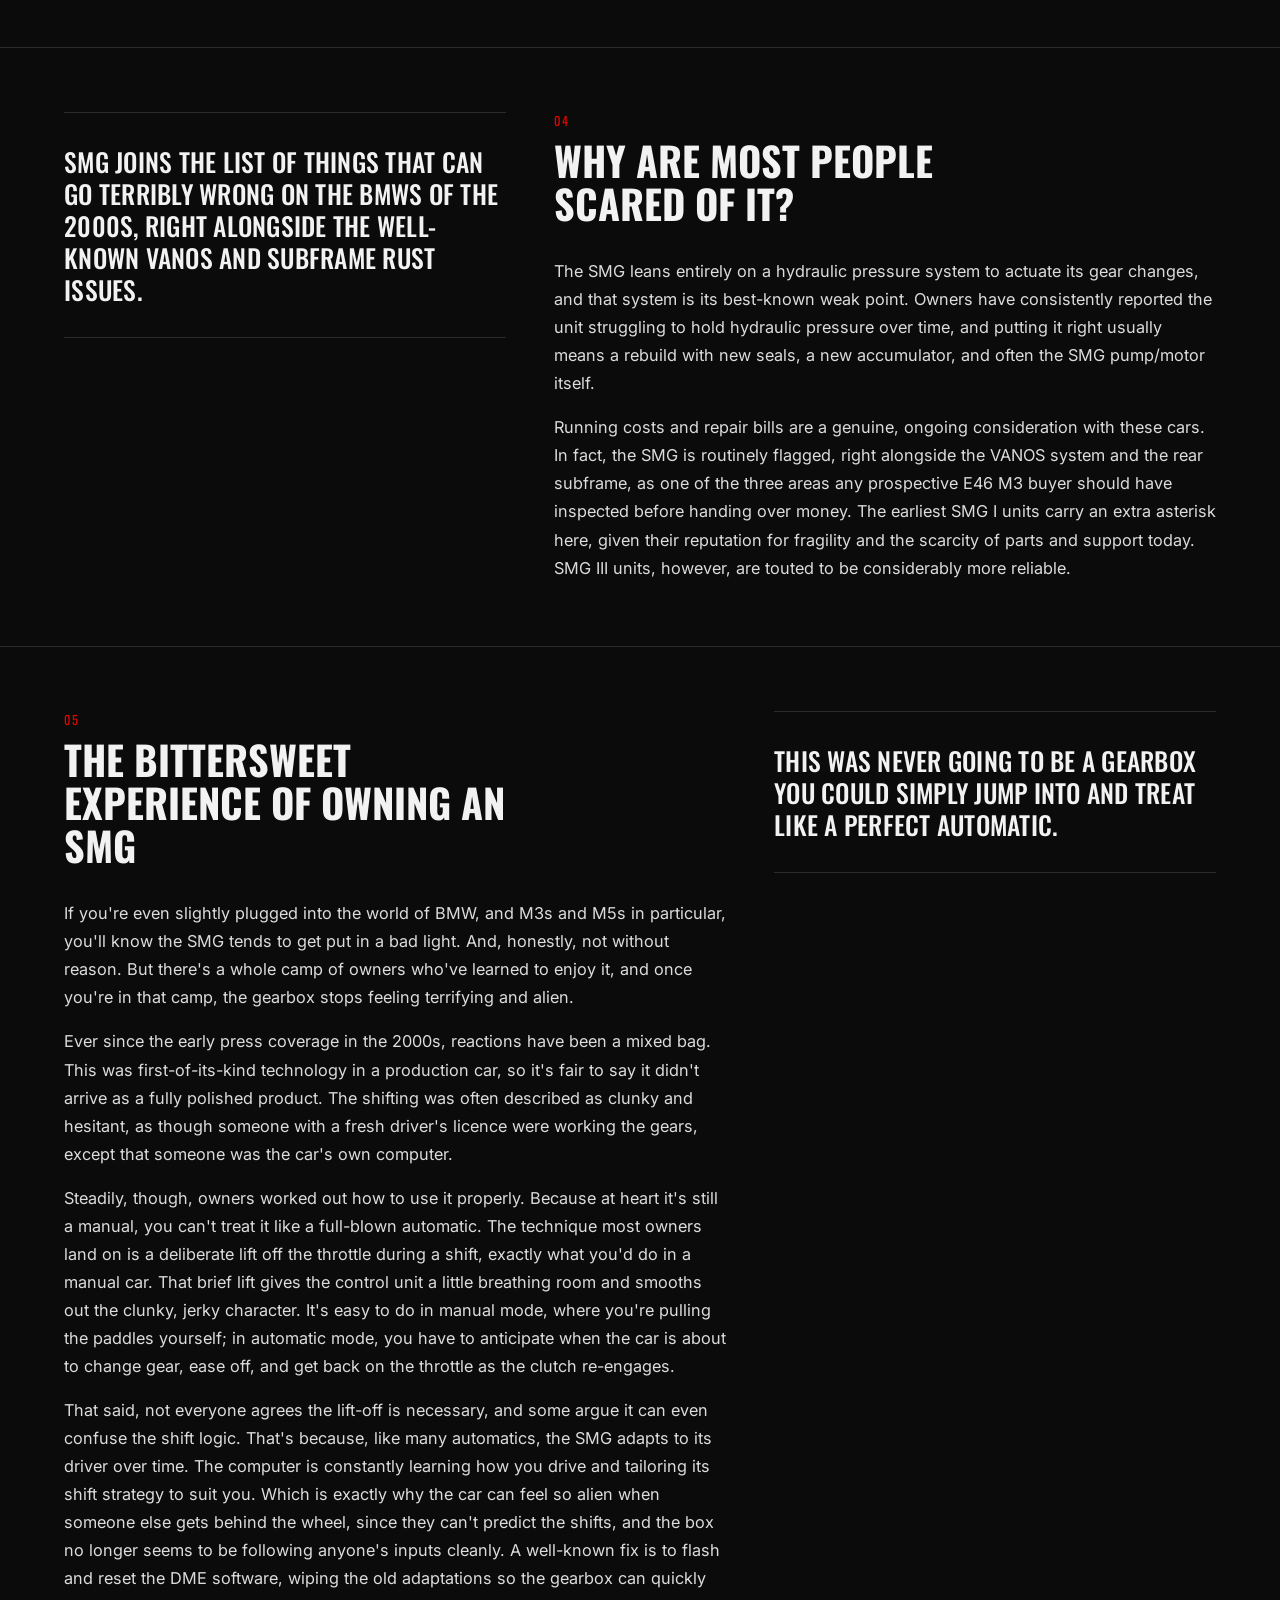
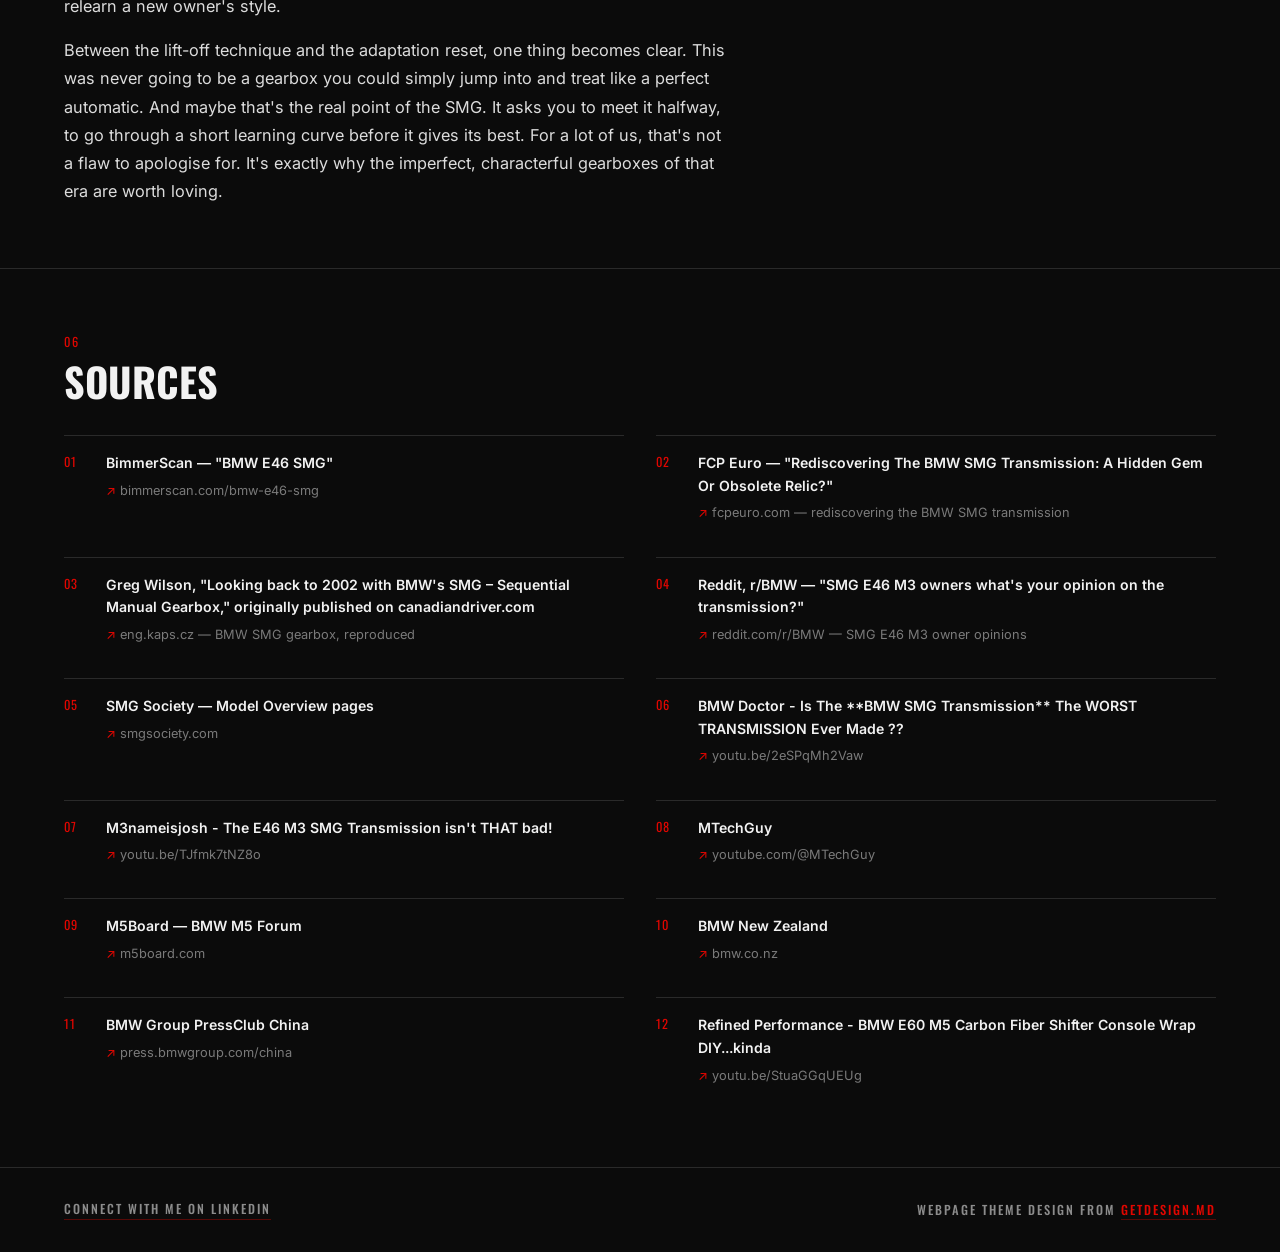
==== commit ec8bee1c: "Add automatic reading time to all blog posts" ====
--- a/bmw-smg/index.html
+++ b/bmw-smg/index.html
@@ -749,6 +749,8 @@
   .rise{opacity:1;animation:none}
 }
 </style>
+<link rel="stylesheet" href="../assets/reading-time.css">
+<script src="../assets/reading-time.js" defer></script>
 </head>
 
 <body class="no-js">
--- a/assets/reading-time.css
+++ b/assets/reading-time.css
@@ -0,0 +1,8 @@
+.reading-time {
+  margin: 0 0 16px;
+  color: var(--secondary, var(--muted, #8C8C8C));
+}
+
+.reading-time__duration {
+  color: var(--tertiary, var(--accent, #E10600));
+}
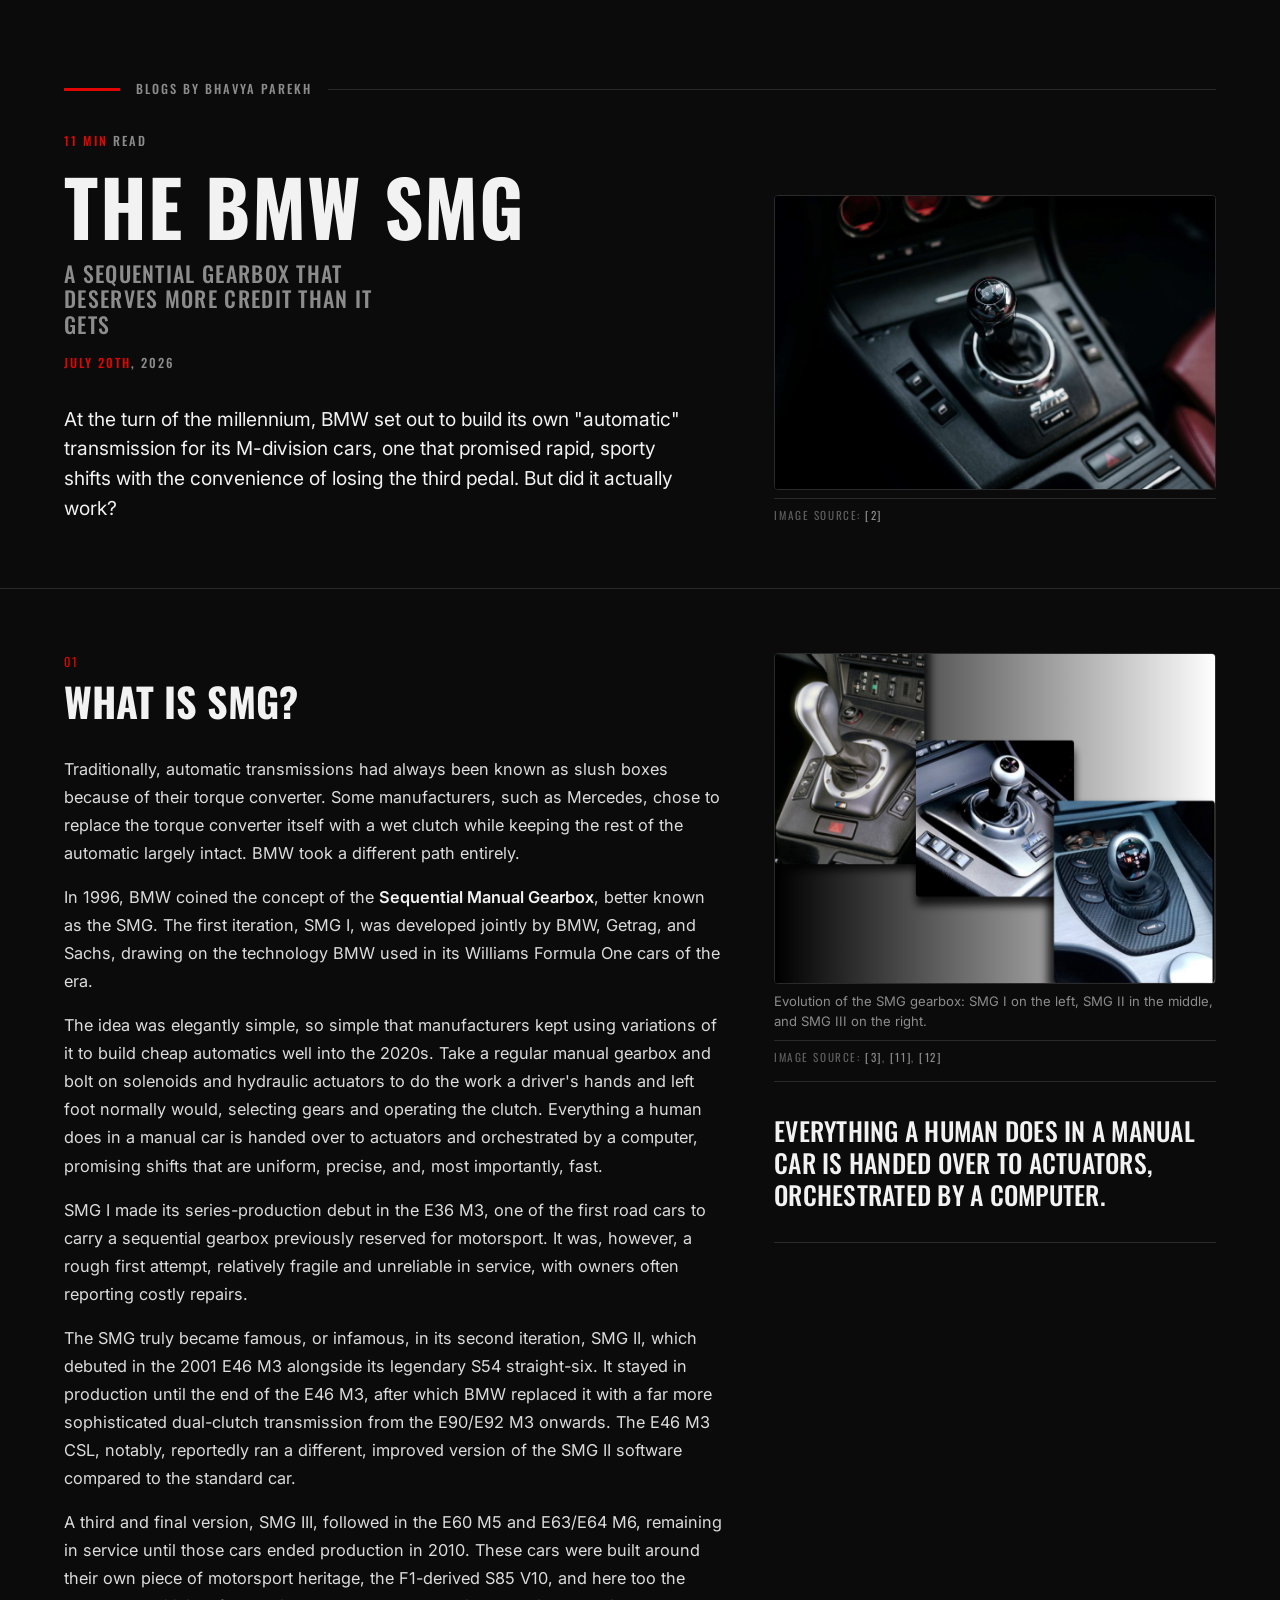
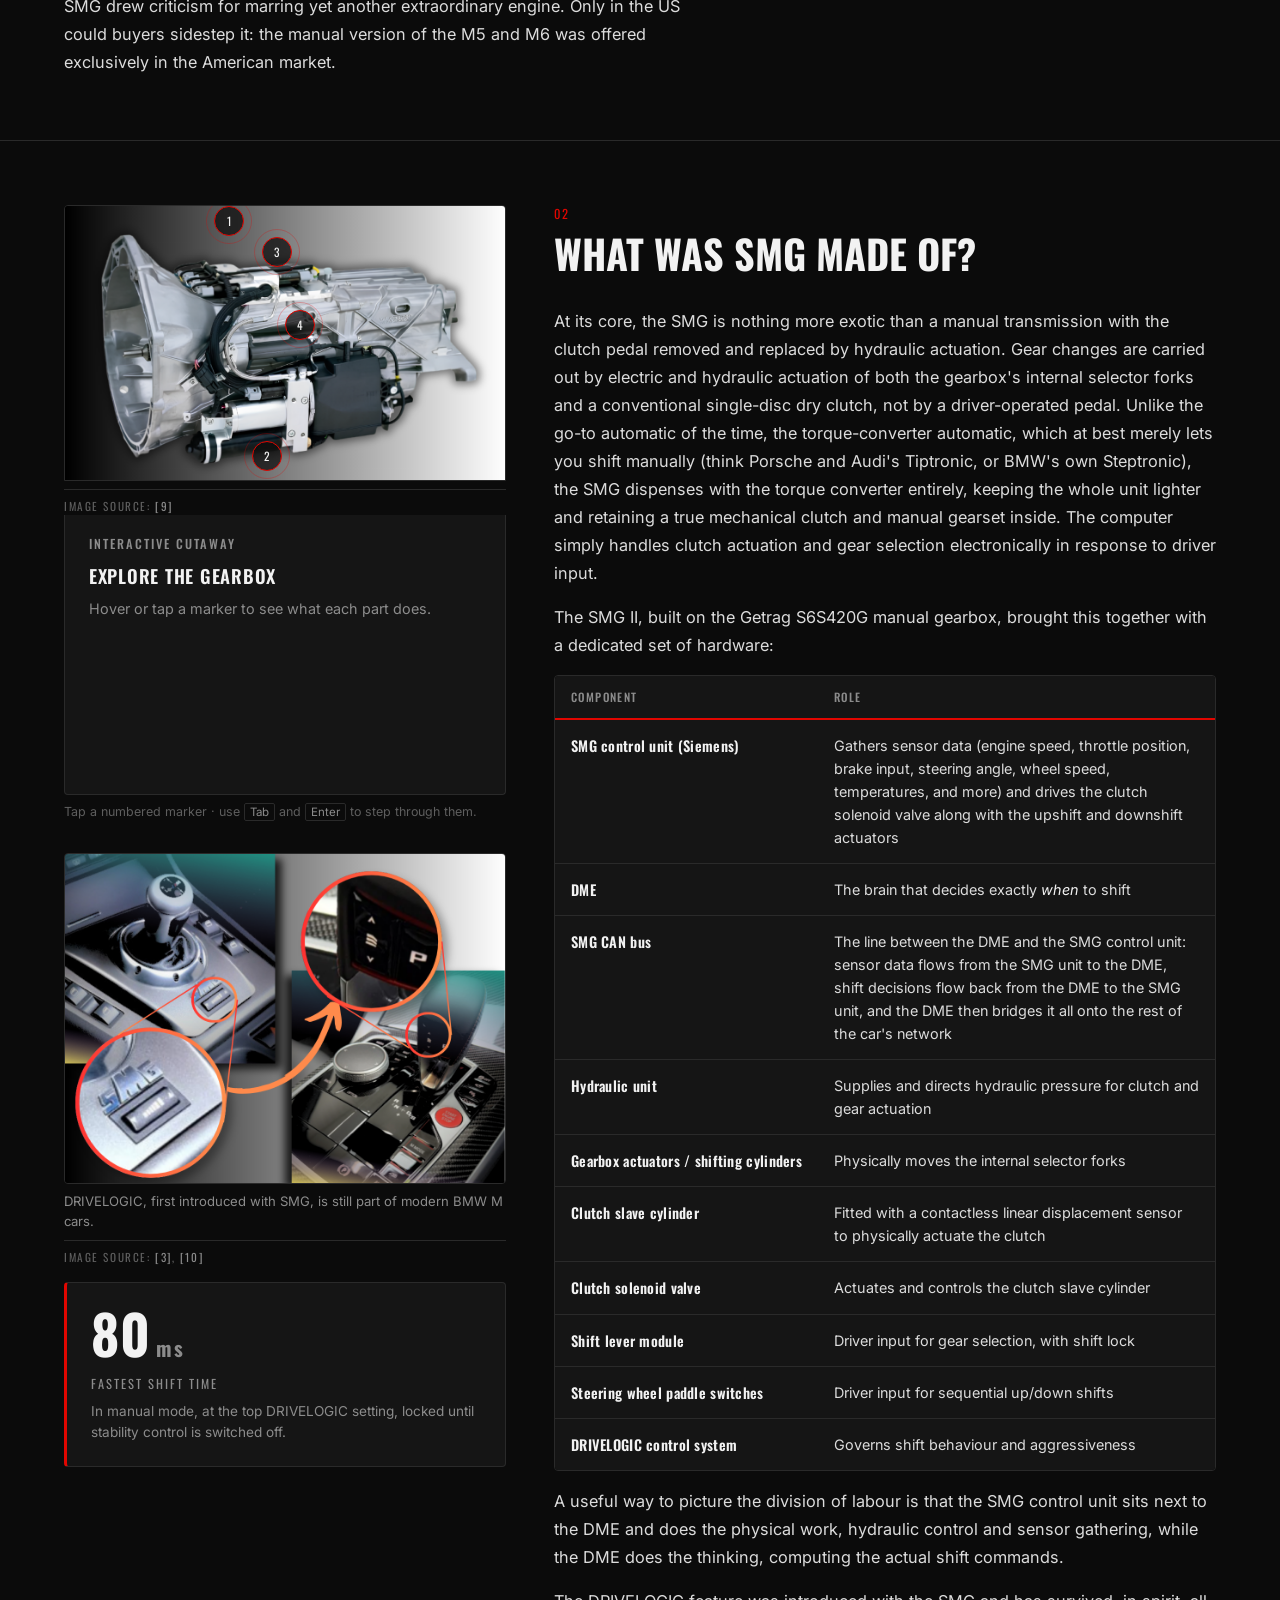
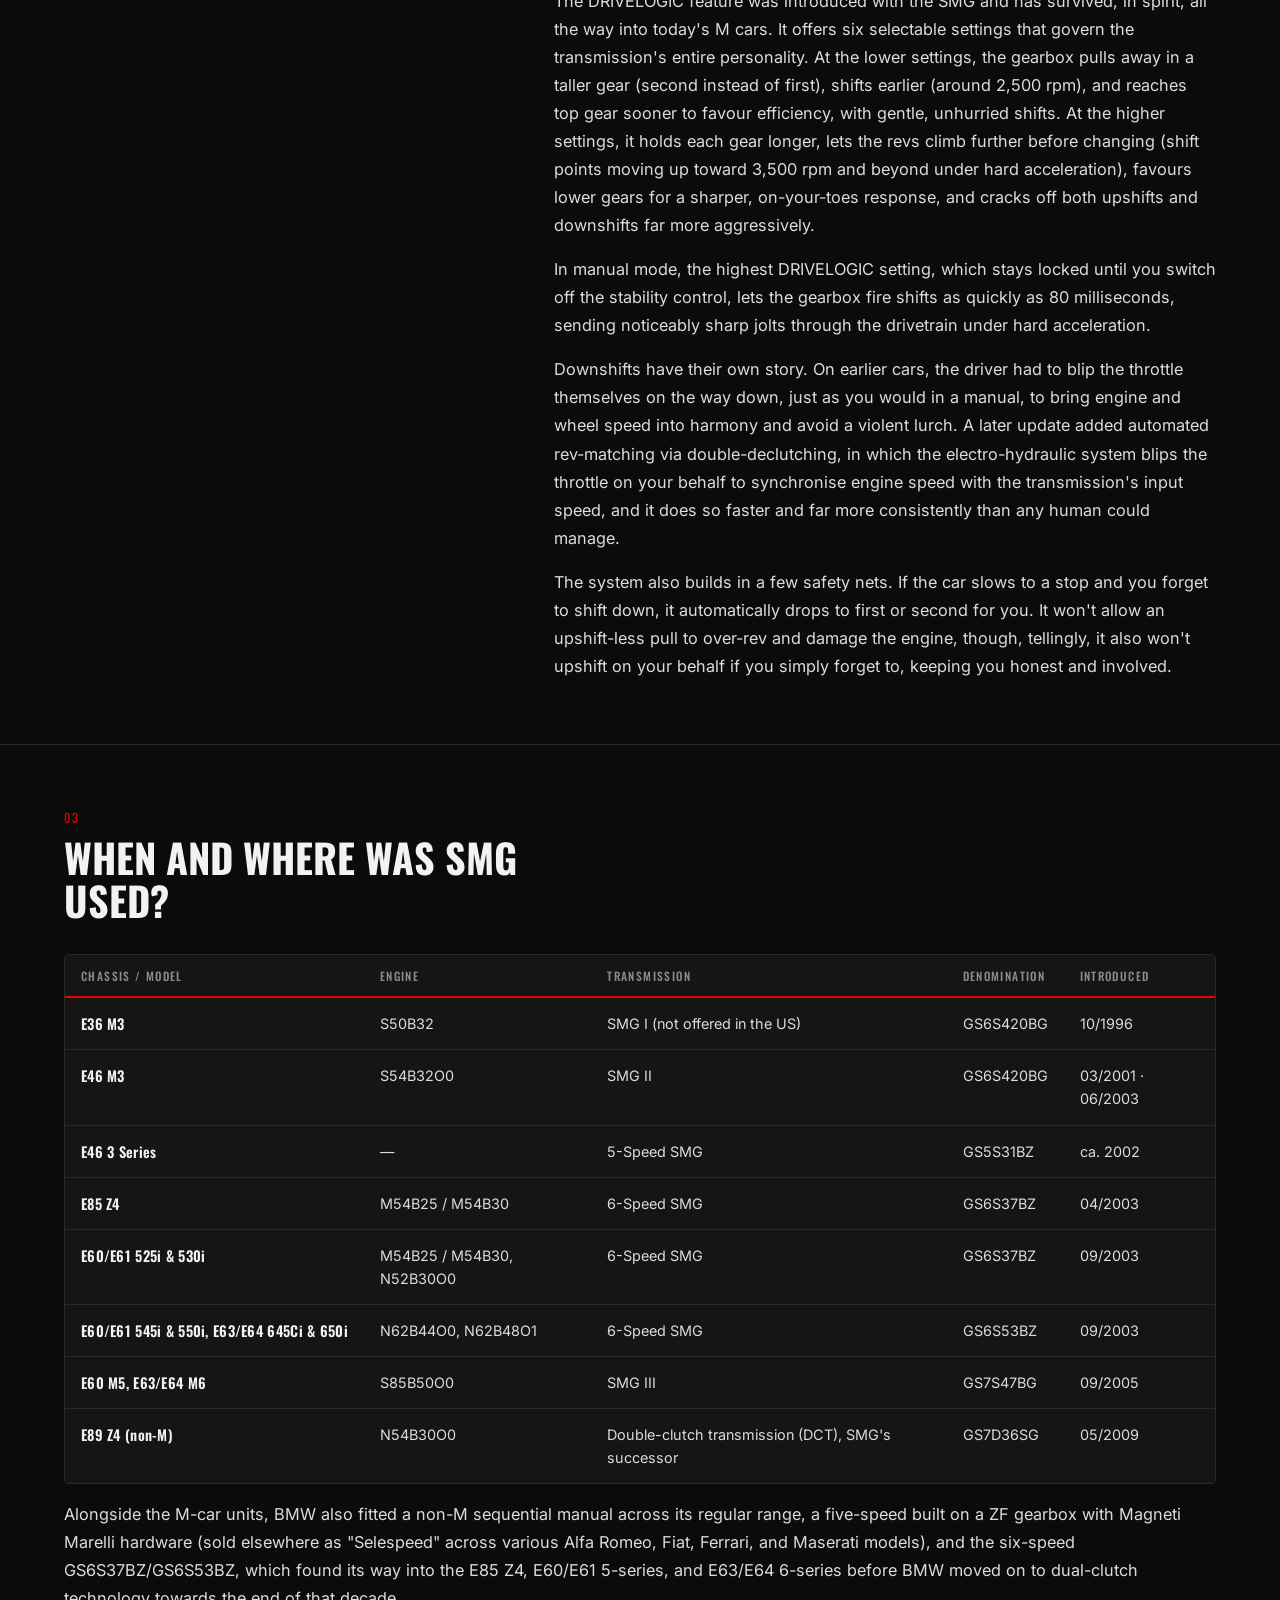
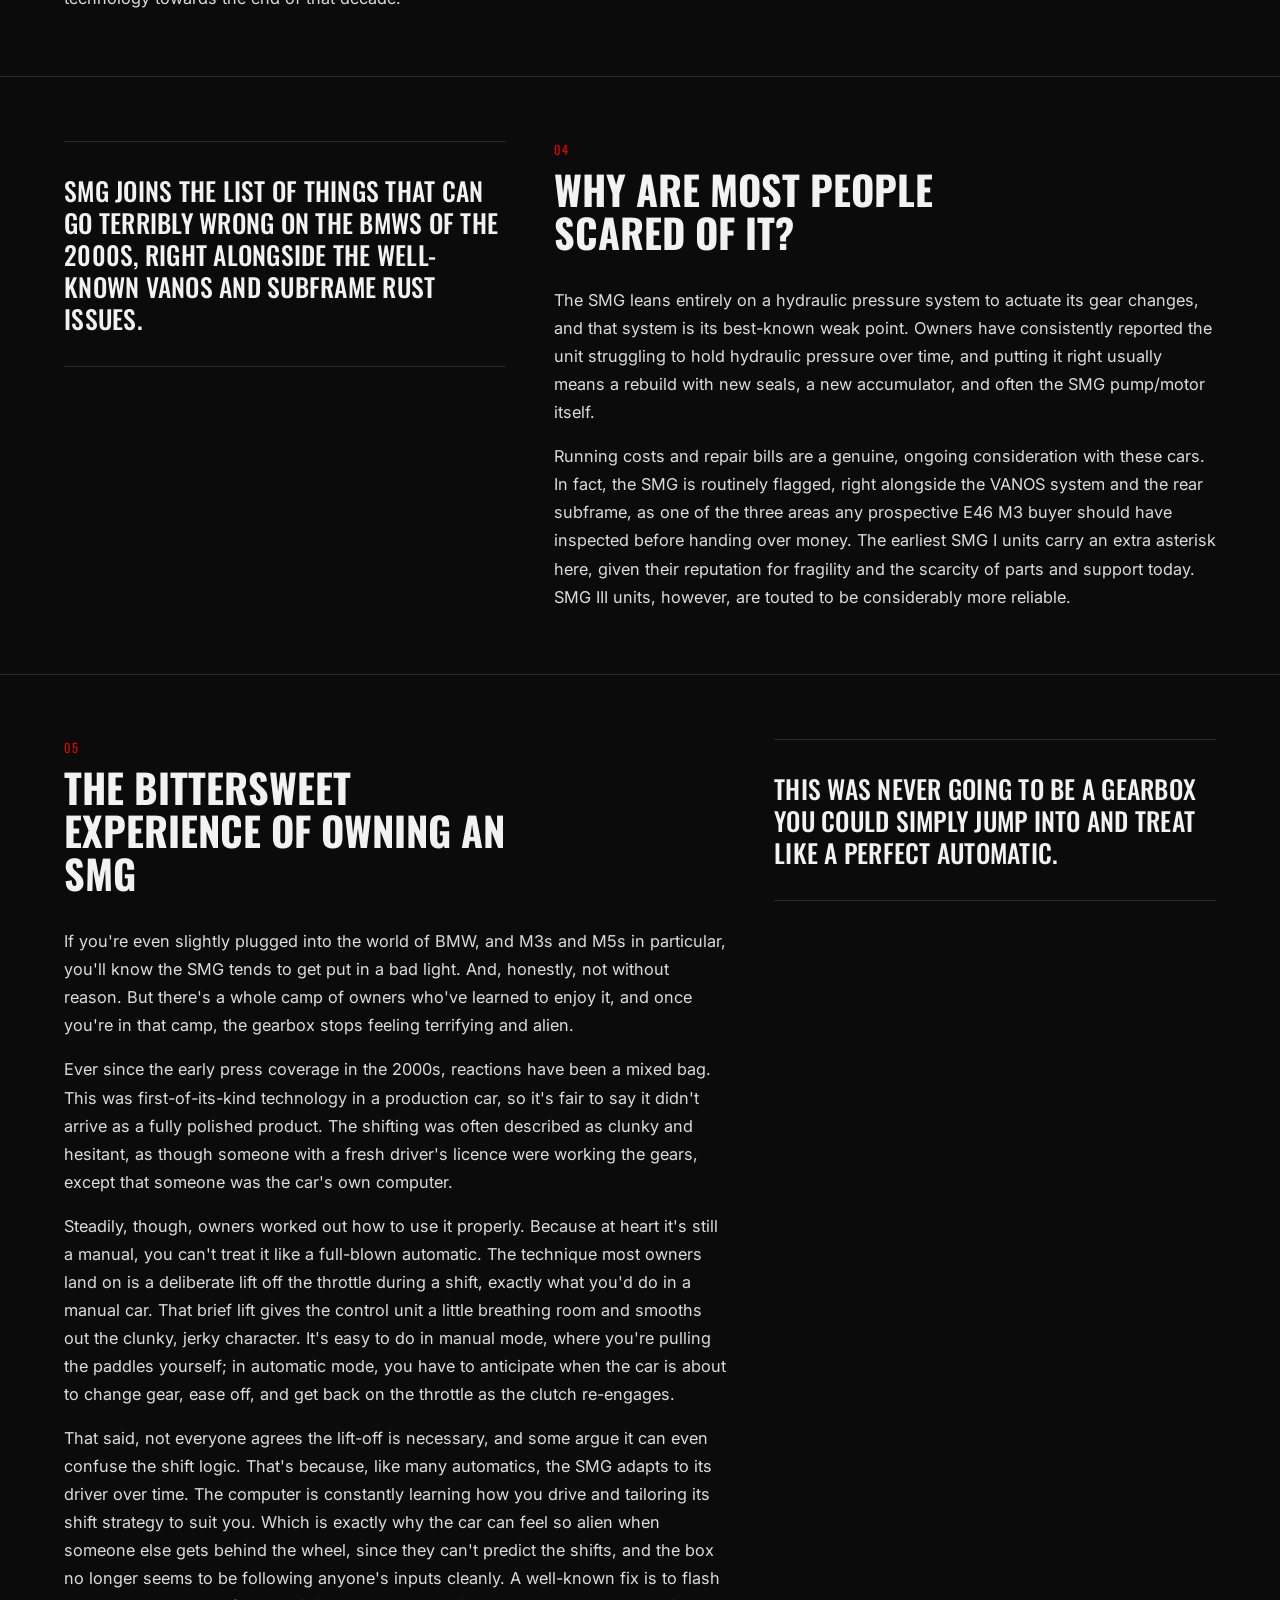
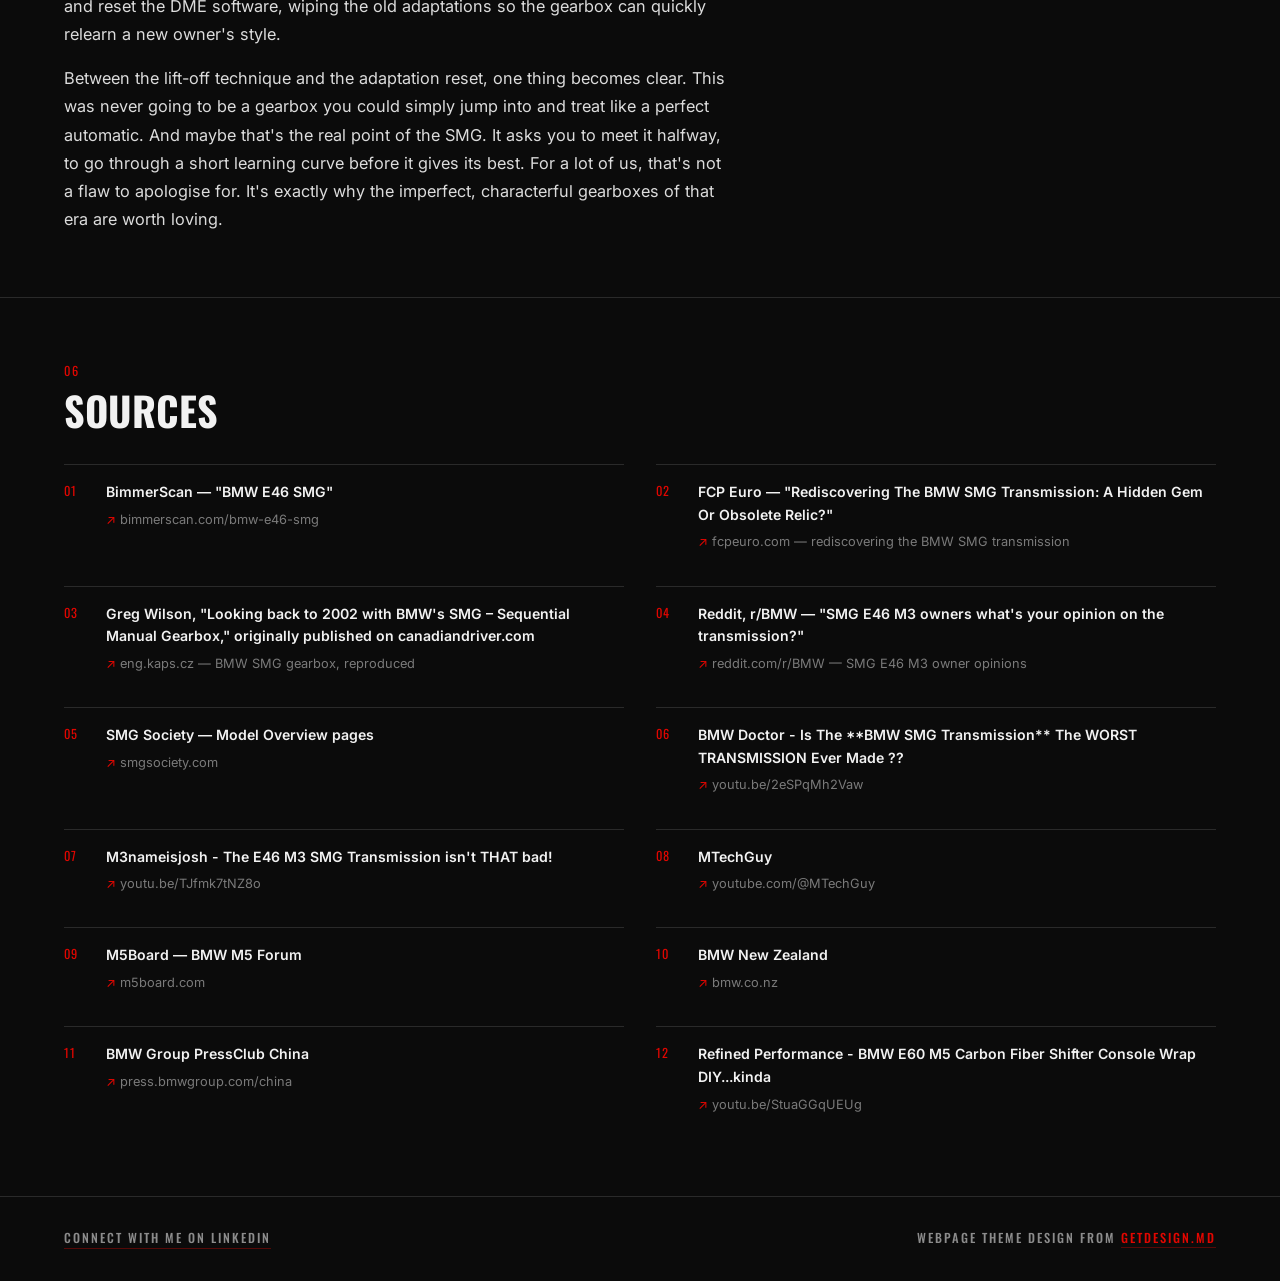
==== commit 521074cd: "Add first-commit dates to blog posts" ====
--- a/bmw-smg/index.html
+++ b/bmw-smg/index.html
@@ -135,7 +135,7 @@
 .masthead h1 em{
   font-style:normal;
   display:block;
-  margin-top:0.5em;
+  margin-top:16px;
   font-size:clamp(0.95rem,1.7vw,1.5rem);
   font-weight:500;
   line-height:1.18;
@@ -748,9 +748,10 @@
 @media (prefers-reduced-motion:reduce){
   .rise{opacity:1;animation:none}
 }
-</style>
+.masthead h1 + .reading-time,.hero h1 + .reading-time{margin:16px 0 0}</style>
 <link rel="stylesheet" href="../assets/reading-time.css">
 <script src="../assets/reading-time.js" defer></script>
+<script src="../assets/analytics.js" defer></script>
 </head>
 
 <body class="no-js">
@@ -766,7 +767,7 @@
 
     <div class="masthead__grid">
       <div class="masthead__lede">
-        <h1 class="rise" data-delay="1">The BMW SMG <em>A sequential gearbox that deserves more credit than it gets</em></h1>
+        <h1 class="rise" data-delay="1">The BMW SMG <em>A sequential gearbox that deserves more credit than it gets</em></h1><p class="reading-time label"><time datetime="2026-07-20"><span class="reading-time__duration">July 20th</span><span>, 2026</span></time></p>
         <p class="masthead__dek rise" data-delay="2">At the turn of the millennium, BMW set out to build its own "automatic" transmission for its M-division cars, one that promised rapid, sporty shifts with the convenience of losing the third pedal. But did it actually work?</p>
       </div>
 
